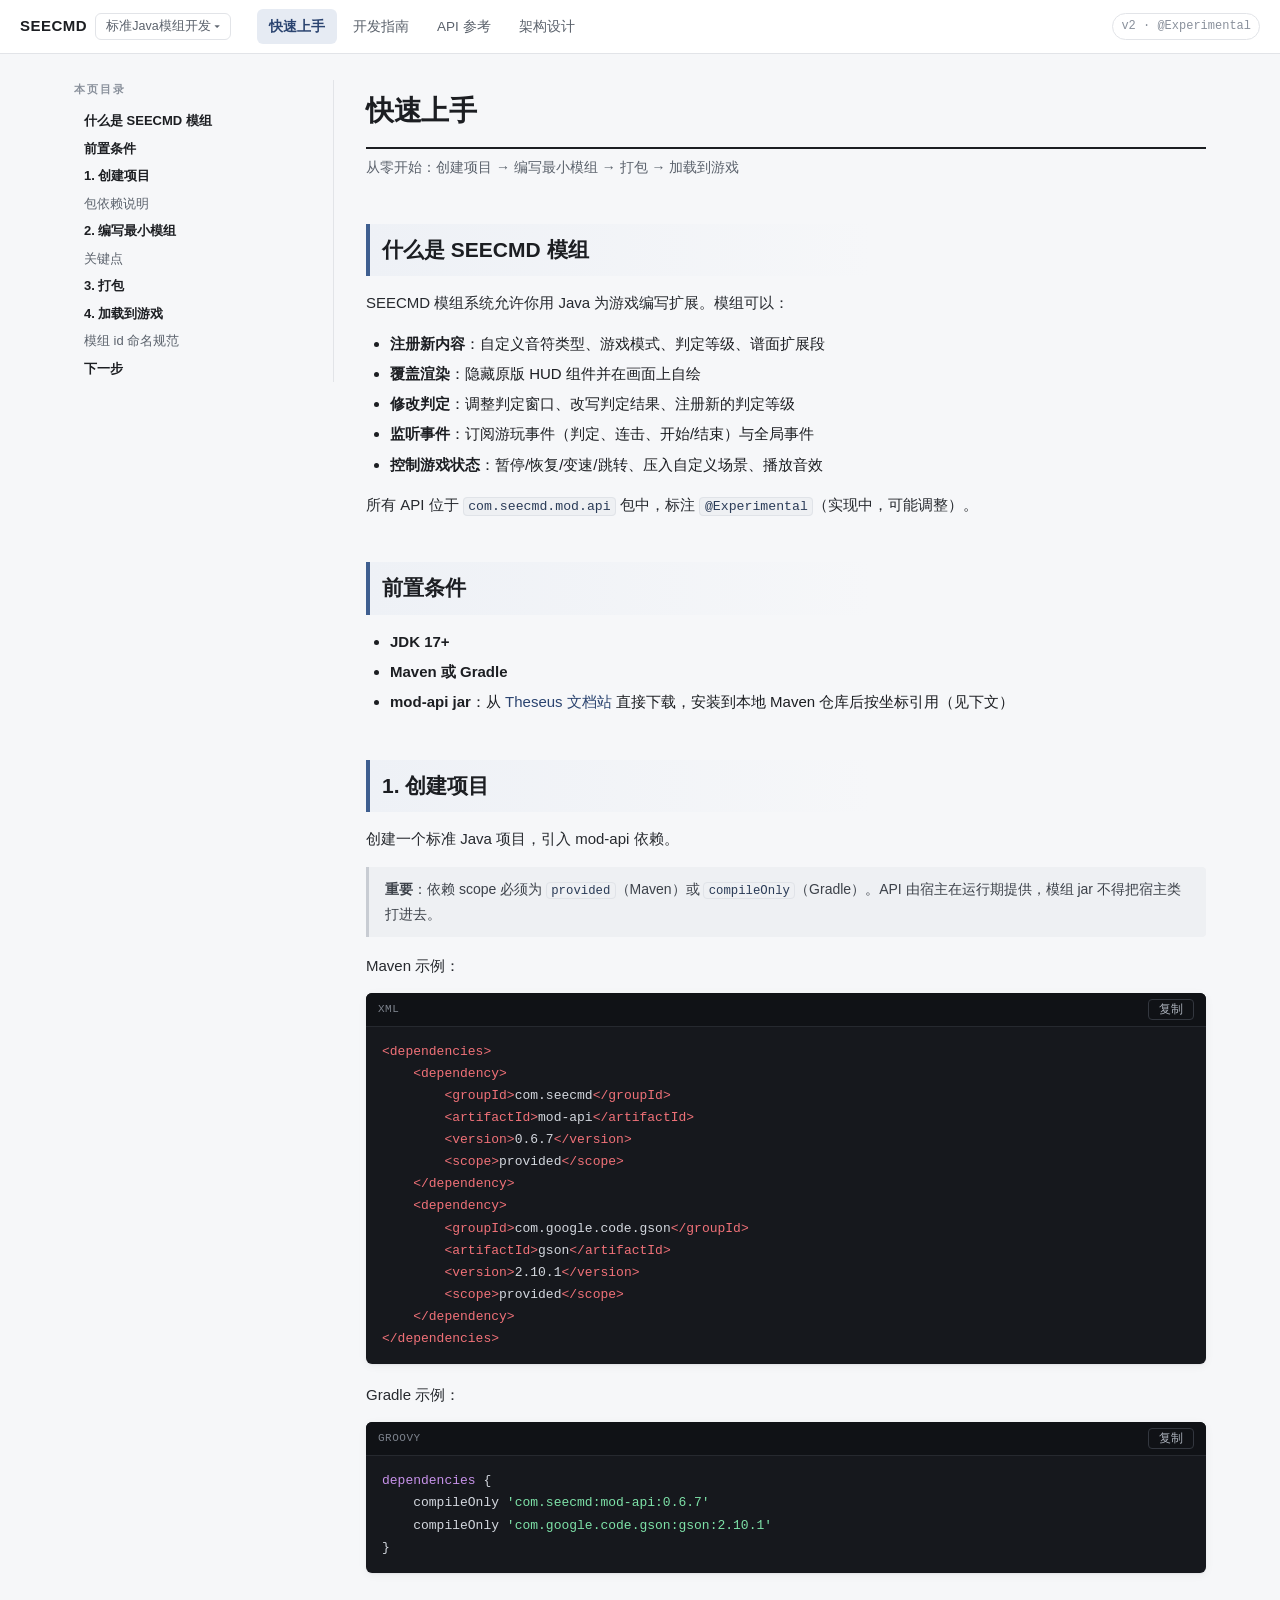
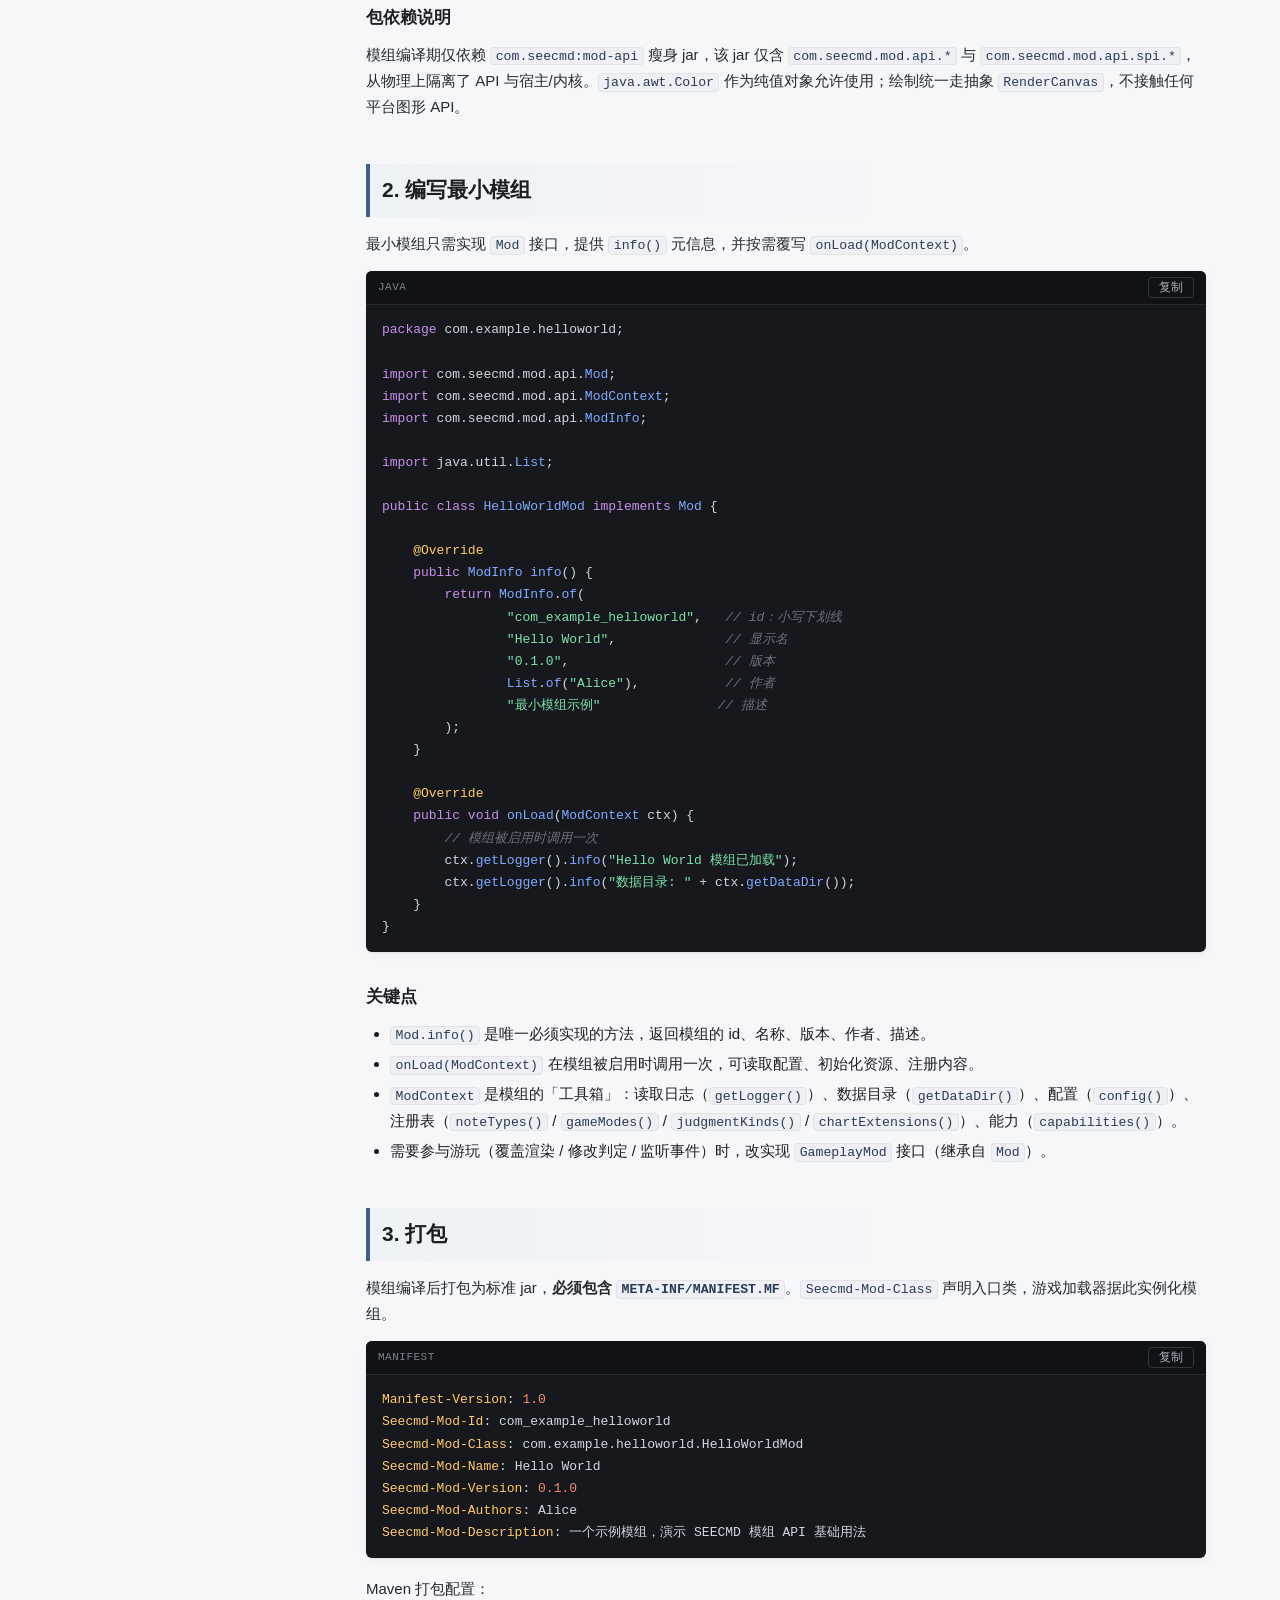
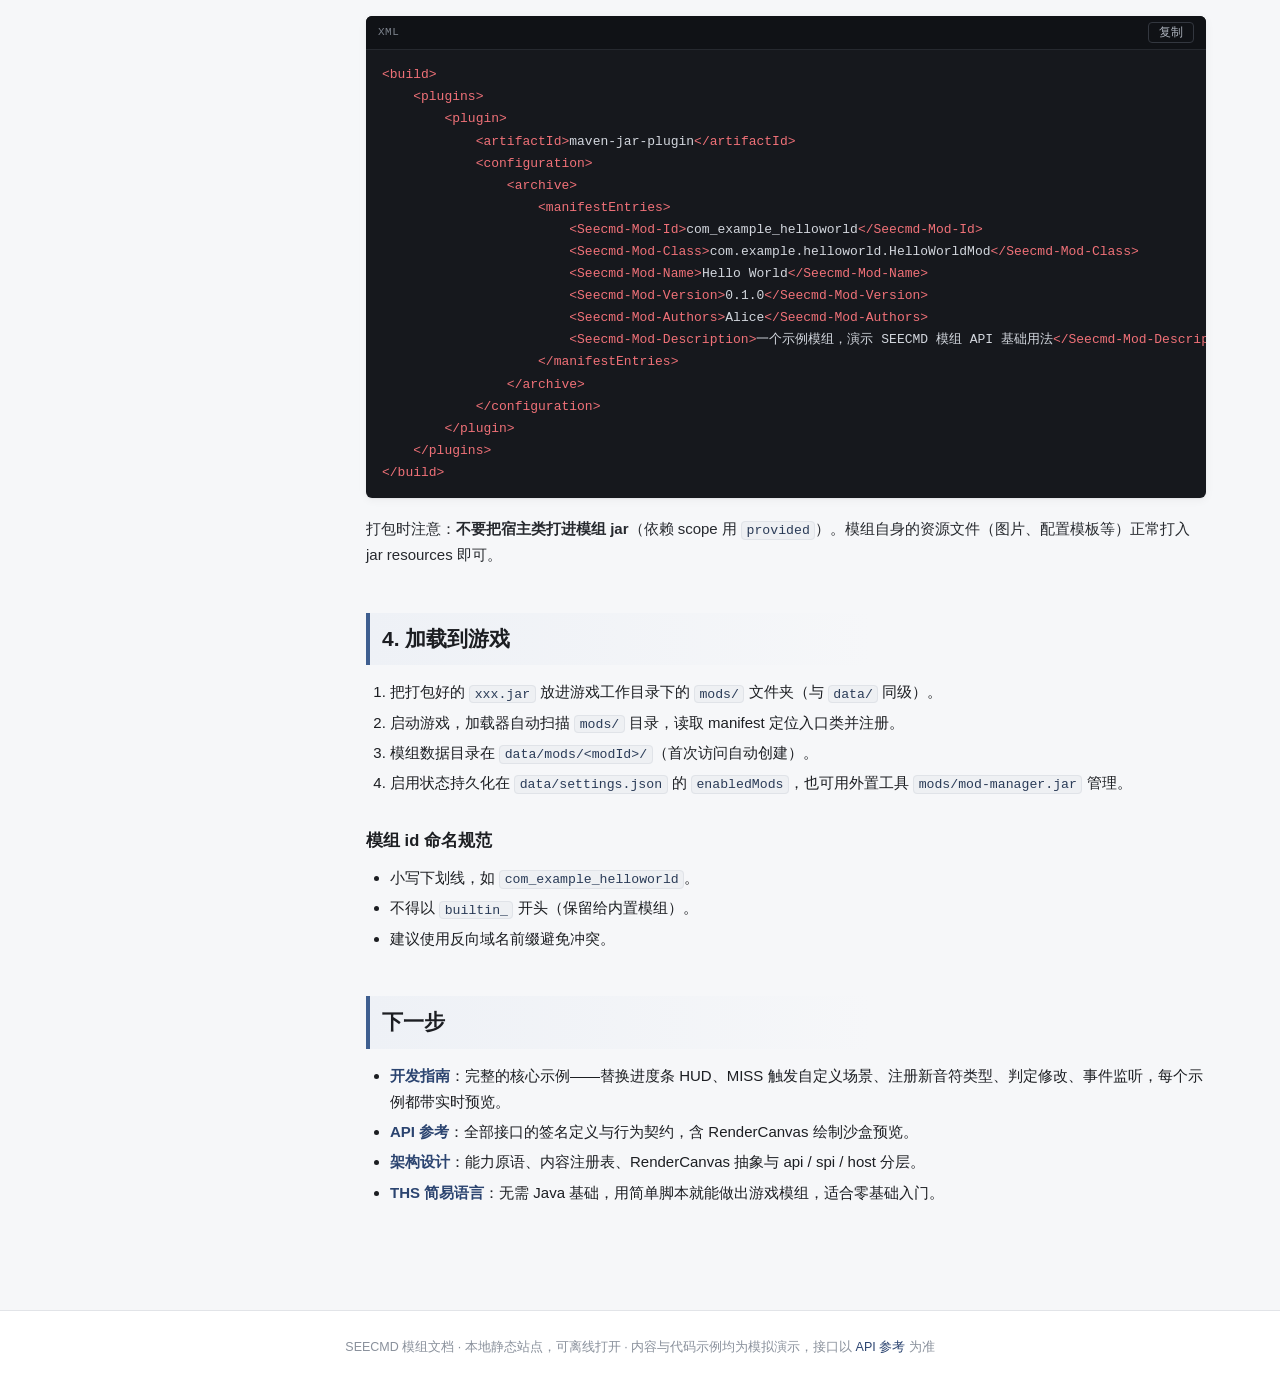
==== index.html @ f86e6f2c "THS page nav links, mobile TOC drawer" ====
<!DOCTYPE html>
<html lang="zh-CN">
<head>
<meta charset="UTF-8">
<meta name="viewport" content="width=device-width, initial-scale=1.0">
<title>快速上手 · SEECMD 模组文档</title>
<link rel="stylesheet" href="assets/style.css">
</head>
<body>

<header class="site-header">
  <div class="brand-group">
    <a class="brand" href="index.html">SEECMD</a>
    <div class="doc-switcher">
      <button class="switcher-btn" onclick="toggleMenu(event)">标准Java模组开发 ▾</button>
      <div class="switcher-menu" id="switcherMenu">
        <a href="index.html" class="active">标准Java模组开发文档</a>
        <a href="ths.html" >THS简易语言开发文档</a>
      </div>
    </div>
    <button class="nav-toggle" onclick="toggleNav()" aria-label="菜单">&#9776;</button>
  </div>
  <nav>
    <a href="index.html" class="active">快速上手</a>
    <a href="guide.html">开发指南</a>
    <a href="api.html">API 参考</a>
    <a href="design.html">架构设计</a>
  </nav>
  <span class="version">v2 · @Experimental</span>
</header>
<div class="layout">
<aside class="sidebar"><div class="toc-title">本页目录</div><nav class="toc"><ul><li class="l2"><a href="#什么是-seecmd-模组">什么是 SEECMD 模组</a></li><li class="l2"><a href="#前置条件">前置条件</a></li><li class="l2"><a href="#1-创建项目">1. 创建项目</a></li><li class="l3"><a href="#包依赖说明">包依赖说明</a></li><li class="l2"><a href="#2-编写最小模组">2. 编写最小模组</a></li><li class="l3"><a href="#关键点">关键点</a></li><li class="l2"><a href="#3-打包">3. 打包</a></li><li class="l2"><a href="#4-加载到游戏">4. 加载到游戏</a></li><li class="l3"><a href="#模组-id-命名规范">模组 id 命名规范</a></li><li class="l2"><a href="#下一步">下一步</a></li></ul></nav></aside>
<main class="content">
<h1>快速上手</h1>
<p class="doc-sub">从零开始：创建项目 → 编写最小模组 → 打包 → 加载到游戏</p>
<h2 id="什么是-seecmd-模组">什么是 SEECMD 模组</h2>
<p>SEECMD 模组系统允许你用 Java 为游戏编写扩展。模组可以：</p>
<ul><li><strong>注册新内容</strong>：自定义音符类型、游戏模式、判定等级、谱面扩展段</li><li><strong>覆盖渲染</strong>：隐藏原版 HUD 组件并在画面上自绘</li><li><strong>修改判定</strong>：调整判定窗口、改写判定结果、注册新的判定等级</li><li><strong>监听事件</strong>：订阅游玩事件（判定、连击、开始/结束）与全局事件</li><li><strong>控制游戏状态</strong>：暂停/恢复/变速/跳转、压入自定义场景、播放音效</li></ul>
<p>所有 API 位于 <code>com.seecmd.mod.api</code> 包中，标注 <code>@Experimental</code>（实现中，可能调整）。</p>
<h2 id="前置条件">前置条件</h2>
<ul><li><strong>JDK 17+</strong></li><li><strong>Maven 或 Gradle</strong></li><li><strong>mod-api jar</strong>：从 <a href="https://github.com/luocaan/Theseus_doc/raw/main/assets/mod-api-0.6.7.jar" rel="noopener">Theseus 文档站</a> 直接下载，安装到本地 Maven 仓库后按坐标引用（见下文）</li></ul>
<h2 id="1-创建项目">1. 创建项目</h2>
<p>创建一个标准 Java 项目，引入 mod-api 依赖。</p>
<blockquote><p><strong>重要</strong>：依赖 scope 必须为 <code>provided</code>（Maven）或 <code>compileOnly</code>（Gradle）。API 由宿主在运行期提供，模组 jar 不得把宿主类打进去。</p></blockquote>
<p>Maven 示例：</p>
<div class="code-wrap"><div class="code-head"><span class="code-lang">xml</span></div><pre><code>&lt;dependencies&gt;
    &lt;dependency&gt;
        &lt;groupId&gt;com.seecmd&lt;/groupId&gt;
        &lt;artifactId&gt;mod-api&lt;/artifactId&gt;
        &lt;version&gt;0.6.7&lt;/version&gt;
        &lt;scope&gt;provided&lt;/scope&gt;
    &lt;/dependency&gt;
    &lt;dependency&gt;
        &lt;groupId&gt;com.google.code.gson&lt;/groupId&gt;
        &lt;artifactId&gt;gson&lt;/artifactId&gt;
        &lt;version&gt;2.10.1&lt;/version&gt;
        &lt;scope&gt;provided&lt;/scope&gt;
    &lt;/dependency&gt;
&lt;/dependencies&gt;</code></pre></div>
<p>Gradle 示例：</p>
<div class="code-wrap"><div class="code-head"><span class="code-lang">groovy</span></div><pre><code>dependencies {
    compileOnly 'com.seecmd:mod-api:0.6.7'
    compileOnly 'com.google.code.gson:gson:2.10.1'
}</code></pre></div>
<h3 id="包依赖说明">包依赖说明</h3>
<p>模组编译期仅依赖 <code>com.seecmd:mod-api</code> 瘦身 jar，该 jar 仅含 <code>com.seecmd.mod.api.*</code> 与 <code>com.seecmd.mod.api.spi.*</code>，从物理上隔离了 API 与宿主/内核。<code>java.awt.Color</code> 作为纯值对象允许使用；绘制统一走抽象 <code>RenderCanvas</code>，不接触任何平台图形 API。</p>
<h2 id="2-编写最小模组">2. 编写最小模组</h2>
<p>最小模组只需实现 <code>Mod</code> 接口，提供 <code>info()</code> 元信息，并按需覆写 <code>onLoad(ModContext)</code>。</p>
<div class="code-wrap"><div class="code-head"><span class="code-lang">java</span></div><pre><code>package com.example.helloworld;

import com.seecmd.mod.api.Mod;
import com.seecmd.mod.api.ModContext;
import com.seecmd.mod.api.ModInfo;

import java.util.List;

public class HelloWorldMod implements Mod {

    @Override
    public ModInfo info() {
        return ModInfo.of(
                &quot;com_example_helloworld&quot;,   // id：小写下划线
                &quot;Hello World&quot;,              // 显示名
                &quot;0.1.0&quot;,                    // 版本
                List.of(&quot;Alice&quot;),           // 作者
                &quot;最小模组示例&quot;               // 描述
        );
    }

    @Override
    public void onLoad(ModContext ctx) {
        // 模组被启用时调用一次
        ctx.getLogger().info(&quot;Hello World 模组已加载&quot;);
        ctx.getLogger().info(&quot;数据目录: &quot; + ctx.getDataDir());
    }
}</code></pre></div>
<h3 id="关键点">关键点</h3>
<ul><li><code>Mod.info()</code> 是唯一必须实现的方法，返回模组的 id、名称、版本、作者、描述。</li><li><code>onLoad(ModContext)</code> 在模组被启用时调用一次，可读取配置、初始化资源、注册内容。</li><li><code>ModContext</code> 是模组的「工具箱」：读取日志（<code>getLogger()</code>）、数据目录（<code>getDataDir()</code>）、配置（<code>config()</code>）、注册表（<code>noteTypes()</code> / <code>gameModes()</code> / <code>judgmentKinds()</code> / <code>chartExtensions()</code>）、能力（<code>capabilities()</code>）。</li><li>需要参与游玩（覆盖渲染 / 修改判定 / 监听事件）时，改实现 <code>GameplayMod</code> 接口（继承自 <code>Mod</code>）。</li></ul>
<h2 id="3-打包">3. 打包</h2>
<p>模组编译后打包为标准 jar，<strong>必须包含 <code>META-INF/MANIFEST.MF</code></strong>。<code>Seecmd-Mod-Class</code> 声明入口类，游戏加载器据此实例化模组。</p>
<div class="code-wrap"><div class="code-head"><span class="code-lang">manifest</span></div><pre><code>Manifest-Version: 1.0
Seecmd-Mod-Id: com_example_helloworld
Seecmd-Mod-Class: com.example.helloworld.HelloWorldMod
Seecmd-Mod-Name: Hello World
Seecmd-Mod-Version: 0.1.0
Seecmd-Mod-Authors: Alice
Seecmd-Mod-Description: 一个示例模组，演示 SEECMD 模组 API 基础用法</code></pre></div>
<p>Maven 打包配置：</p>
<div class="code-wrap"><div class="code-head"><span class="code-lang">xml</span></div><pre><code>&lt;build&gt;
    &lt;plugins&gt;
        &lt;plugin&gt;
            &lt;artifactId&gt;maven-jar-plugin&lt;/artifactId&gt;
            &lt;configuration&gt;
                &lt;archive&gt;
                    &lt;manifestEntries&gt;
                        &lt;Seecmd-Mod-Id&gt;com_example_helloworld&lt;/Seecmd-Mod-Id&gt;
                        &lt;Seecmd-Mod-Class&gt;com.example.helloworld.HelloWorldMod&lt;/Seecmd-Mod-Class&gt;
                        &lt;Seecmd-Mod-Name&gt;Hello World&lt;/Seecmd-Mod-Name&gt;
                        &lt;Seecmd-Mod-Version&gt;0.1.0&lt;/Seecmd-Mod-Version&gt;
                        &lt;Seecmd-Mod-Authors&gt;Alice&lt;/Seecmd-Mod-Authors&gt;
                        &lt;Seecmd-Mod-Description&gt;一个示例模组，演示 SEECMD 模组 API 基础用法&lt;/Seecmd-Mod-Description&gt;
                    &lt;/manifestEntries&gt;
                &lt;/archive&gt;
            &lt;/configuration&gt;
        &lt;/plugin&gt;
    &lt;/plugins&gt;
&lt;/build&gt;</code></pre></div>
<p>打包时注意：<strong>不要把宿主类打进模组 jar</strong>（依赖 scope 用 <code>provided</code>）。模组自身的资源文件（图片、配置模板等）正常打入 jar resources 即可。</p>
<h2 id="4-加载到游戏">4. 加载到游戏</h2>
<ol><li>把打包好的 <code>xxx.jar</code> 放进游戏工作目录下的 <code>mods/</code> 文件夹（与 <code>data/</code> 同级）。</li><li>启动游戏，加载器自动扫描 <code>mods/</code> 目录，读取 manifest 定位入口类并注册。</li><li>模组数据目录在 <code>data/mods/&lt;modId&gt;/</code>（首次访问自动创建）。</li><li>启用状态持久化在 <code>data/settings.json</code> 的 <code>enabledMods</code>，也可用外置工具 <code>mods/mod-manager.jar</code> 管理。</li></ol>
<h3 id="模组-id-命名规范">模组 id 命名规范</h3>
<ul><li>小写下划线，如 <code>com_example_helloworld</code>。</li><li>不得以 <code>builtin_</code> 开头（保留给内置模组）。</li><li>建议使用反向域名前缀避免冲突。</li></ul>
<h2 id="下一步">下一步</h2>
<ul><li><strong><a href="guide.html">开发指南</a></strong>：完整的核心示例——替换进度条 HUD、MISS 触发自定义场景、注册新音符类型、判定修改、事件监听，每个示例都带实时预览。</li><li><strong><a href="api.html">API 参考</a></strong>：全部接口的签名定义与行为契约，含 RenderCanvas 绘制沙盒预览。</li><li><strong><a href="design.html">架构设计</a></strong>：能力原语、内容注册表、RenderCanvas 抽象与 api / spi / host 分层。</li><li><strong><a href="ths.html">THS 简易语言</a></strong>：无需 Java 基础，用简单脚本就能做出游戏模组，适合零基础入门。</li></ul>
</main>
</div>
<footer class="site-foot">SEECMD 模组文档 · 本地静态站点，可离线打开 · 内容与代码示例均为模拟演示，接口以 <a href="api.html">API 参考</a> 为准</footer>
<script>
function toggleMenu(e) {
  e.stopPropagation();
  var menu = document.getElementById("switcherMenu");
  if (menu) menu.classList.toggle("open");
}
document.addEventListener("click", function() {
  var menu = document.getElementById("switcherMenu");
  if (menu) menu.classList.remove("open");
});
function toggleNav() {
  // 移动端：汉堡按钮打开本页目录（sidebar TOC）
  var sb = document.querySelector(".sidebar");
  if (sb) sb.classList.toggle("open");
}
document.addEventListener("click", function(e) {
  var sb = document.querySelector(".sidebar");
  if (sb && sb.classList.contains("open") && !sb.contains(e.target) && !e.target.classList.contains("nav-toggle")) {
    sb.classList.remove("open");
  }
});
</script>
<script src="assets/app.js"></script>
</body>
</html>
---- assets/style.css ----
/* ============================================================
   SEECMD 模组文档站 — 共享样式
   黑白灰主导 + 单一蓝灰点缀，Metro / Modern 风格
   ============================================================ */

:root {
  --bg: #f6f7f9;
  --bg-elev: #ffffff;
  --bg-code: #16181d;
  --fg: #1c1e22;
  --fg-dim: #5b626c;
  --fg-faint: #8a919c;
  --line: #e2e4e8;
  --line-strong: #c8ccd3;
  --accent: #3f5f90;
  --accent-ink: #2b4470;
  --ok: #1f7a4d;
  --warn: #a16207;
  --plan: #6b7280;
  --danger: #b42318;
  --shadow: 0 1px 2px rgba(20, 22, 26, 0.06), 0 2px 10px rgba(20, 22, 26, 0.05);
  --radius: 6px;
  --header-h: 54px;
  --font: -apple-system, "Segoe UI", "Microsoft YaHei", "PingFang SC",
          "Noto Sans CJK SC", "Helvetica Neue", Arial, sans-serif;
  --mono: "JetBrains Mono", "Cascadia Code", Consolas, "Courier New", monospace;
}

* { box-sizing: border-box; }

html { scroll-behavior: smooth; }

body {
  margin: 0;
  font-family: var(--font);
  color: var(--fg);
  background: var(--bg);
  line-height: 1.75;
  font-size: 15px;
  -webkit-font-smoothing: antialiased;
}

a { color: var(--accent-ink); text-decoration: none; }
a:hover { text-decoration: underline; }

code {
  font-family: var(--mono);
  font-size: 0.88em;
  background: #eef0f3;
  border: 1px solid #e0e3e8;
  border-radius: 4px;
  padding: 0.06em 0.34em;
  color: #2a3b57;
}
pre code {
  background: none;
  border: none;
  padding: 0;
  color: inherit;
  font-size: 13px;
  line-height: 1.7;
  display: block;
}

::selection { background: #cfe0f5; }

/* ================= 顶部导航 ================= */

.site-header {
  position: sticky;
  top: 0;
  z-index: 50;
  height: var(--header-h);
  background: var(--bg-elev);
  border-bottom: 1px solid var(--line);
  display: flex;
  align-items: center;
  padding: 0 20px;
  gap: 8px;
}
.site-header .brand-group {
  display: flex;
  align-items: center;
  gap: 8px;
  margin-right: 18px;
}
.site-header .brand {
  font-weight: 700;
  font-size: 15px;
  letter-spacing: 0.5px;
  color: var(--fg);
  display: flex;
  align-items: center;
  gap: 8px;
}
.site-header .brand .mark {
  width: 22px;
  height: 22px;
  border: 2px solid var(--accent);
  border-radius: 4px;
  display: inline-flex;
  align-items: center;
  justify-content: center;
  font-size: 11px;
  font-weight: 800;
  color: var(--accent);
}
.site-header nav {
  display: flex;
  gap: 4px;
  flex: 1;
  overflow-x: auto;
}
.site-header nav a {
  padding: 6px 12px;
  border-radius: var(--radius);
  color: var(--fg-dim);
  font-size: 13.5px;
  white-space: nowrap;
}
.site-header nav a:hover { background: #f0f2f5; text-decoration: none; color: var(--fg); }
.site-header nav a.active { background: #e6ebf3; color: var(--accent-ink); font-weight: 600; }
.site-header .version {
  font-family: var(--mono);
  font-size: 12px;
  color: var(--fg-faint);
  border: 1px solid var(--line);
  padding: 2px 8px;
  border-radius: 999px;
  white-space: nowrap;
}

/* 汉堡菜单按钮（桌面隐藏） */
.nav-toggle {
  display: none;
}

/* 文档切换下拉菜单 */
.doc-switcher {
  position: relative;
}
.switcher-btn {
  background: none;
  border: 1px solid var(--line);
  border-radius: var(--radius);
  color: var(--fg-dim);
  cursor: pointer;
  font-size: 12.5px;
  padding: 4px 10px;
  display: flex;
  align-items: center;
  gap: 4px;
  white-space: nowrap;
  font-family: var(--font);
}
.switcher-btn:hover {
  background: #f0f2f5;
  color: var(--fg);
}
.switcher-menu {
  position: absolute;
  top: 100%;
  left: 0;
  margin-top: 4px;
  background: var(--bg-elev);
  border: 1px solid var(--line-strong);
  border-radius: var(--radius);
  box-shadow: var(--shadow);
  padding: 6px 0;
  display: none;
  z-index: 100;
  min-width: 200px;
}
.switcher-menu.open {
  display: block;
}
.switcher-menu a {
  display: block;
  padding: 8px 14px;
  color: var(--fg-dim);
  text-decoration: none;
  font-size: 13px;
  border-left: 3px solid transparent;
}
.switcher-menu a:hover {
  background: #f0f2f5;
  color: var(--fg);
  text-decoration: none;
}
.switcher-menu a.active {
  background: #eef2f8;
  color: var(--accent-ink);
  font-weight: 600;
  border-left-color: var(--accent);
}

/* ================= 布局：侧栏目录 + 正文 ================= */

.layout {
  max-width: 1180px;
  margin: 0 auto;
  display: grid;
  grid-template-columns: 260px minmax(0, 1fr);
  gap: 32px;
  padding: 26px 24px 90px;
}
.sidebar {
  position: sticky;
  top: calc(var(--header-h) + 18px);
  align-self: start;
  max-height: calc(100vh - var(--header-h) - 36px);
  overflow: hidden;
  display: flex;
  flex-direction: column;
  border-right: 1px solid var(--line);
  padding-right: 14px;
}
.sidebar .toc-title {
  font-size: 11px;
  letter-spacing: 2px;
  text-transform: uppercase;
  color: var(--fg-faint);
  margin-bottom: 8px;
  font-weight: 600;
}
.sidebar nav.toc { overflow-y: auto; padding-right: 6px; }
.toc ul { list-style: none; margin: 0; padding: 0; }
.toc ul ul { padding-left: 12px; }
.toc a {
  display: block;
  padding: 4px 8px;
  border-left: 2px solid transparent;
  color: var(--fg-dim);
  font-size: 13px;
  border-radius: 0 4px 4px 0;
  line-height: 1.5;
}
.toc a:hover { color: var(--fg); background: #eef0f3; text-decoration: none; }
.toc li.l2 > a { font-weight: 600; color: var(--fg); }
.toc a.active { color: var(--accent-ink); border-left-color: var(--accent); background: #eef2f8; font-weight: 600; }

/* ================= 正文 ================= */

.content { min-width: 0; }
.content h1 {
  font-size: 28px;
  font-weight: 700;
  letter-spacing: -0.3px;
  margin: 6px 0 6px;
  padding-bottom: 12px;
  border-bottom: 2px solid var(--fg);
}
.content > .doc-sub {
  color: var(--fg-dim);
  font-size: 14px;
  margin: 0 0 28px;
}
.content h2 {
  font-size: 21px;
  font-weight: 700;
  margin: 44px 0 14px;
  padding: 8px 0 8px 12px;
  border-left: 4px solid var(--accent);
  background: linear-gradient(90deg, #eef1f6 0%, transparent 60%);
  scroll-margin-top: calc(var(--header-h) + 16px);
}
.content h3 {
  font-size: 16.5px;
  font-weight: 700;
  margin: 30px 0 10px;
  scroll-margin-top: calc(var(--header-h) + 16px);
}
.content h4 {
  font-size: 14.5px;
  font-weight: 600;
  margin: 22px 0 8px;
  color: #33373d;
}
.content p { margin: 0 0 14px; color: #26292e; }
.content ul, .content ol { margin: 0 0 14px; padding-left: 24px; }
.content li { margin-bottom: 4px; }
.content li > ul, .content li > ol { margin-top: 4px; }

.content hr {
  border: none;
  border-top: 1px solid var(--line-strong);
  margin: 34px 0;
}

/* 状态徽章（已实现 / 规划中） */
.st {
  display: inline-block;
  font-size: 12px;
  font-weight: 600;
  padding: 0 8px;
  border-radius: 4px;
  line-height: 1.8;
  white-space: nowrap;
  vertical-align: 1px;
}
.st.ok { background: #e7f3ec; color: var(--ok); border: 1px solid #c5e3d2; }
.st.plan { background: #eef0f2; color: var(--plan); border: 1px solid #d9dce1; }

/* 引用块 */
.content blockquote {
  margin: 0 0 16px;
  padding: 10px 16px;
  border-left: 3px solid var(--line-strong);
  background: #eef0f3;
  border-radius: 0 4px 4px 0;
  color: #3c4149;
  font-size: 14px;
}
.content blockquote p { margin: 0 0 8px; color: inherit; }
.content blockquote p:last-child { margin-bottom: 0; }
.content blockquote ul, .content blockquote ol { margin-bottom: 8px; }

/* 表格 */
.content table {
  width: 100%;
  border-collapse: collapse;
  margin: 0 0 18px;
  font-size: 13.5px;
  display: block;
  overflow-x: auto;
  border: 1px solid var(--line-strong);
  border-radius: var(--radius);
}
.content thead { background: #eef0f3; }
.content th {
  text-align: left;
  font-weight: 600;
  color: #2c3138;
  padding: 8px 12px;
  border-bottom: 1px solid var(--line-strong);
  white-space: nowrap;
}
.content td {
  padding: 7px 12px;
  border-bottom: 1px solid var(--line);
  vertical-align: top;
}
.content tbody tr:nth-child(even) { background: #fafbfc; }
.content tbody tr:last-child td { border-bottom: none; }
.content td code, .content th code { white-space: nowrap; }

/* 代码块 */
.code-wrap {
  position: relative;
  margin: 0 0 18px;
  border-radius: var(--radius);
  overflow: hidden;
  box-shadow: var(--shadow);
  background: var(--bg-code);
}
.code-wrap .code-head {
  display: flex;
  align-items: center;
  justify-content: space-between;
  background: #101216;
  border-bottom: 1px solid #26292f;
  padding: 6px 12px;
}
.code-wrap .code-lang {
  font-family: var(--mono);
  font-size: 11px;
  color: #7d838d;
  text-transform: uppercase;
  letter-spacing: 0.5px;
}
.code-wrap .copy-btn {
  font-family: var(--font);
  font-size: 11.5px;
  color: #aab0ba;
  background: none;
  border: 1px solid #33373f;
  border-radius: 4px;
  padding: 2px 10px;
  cursor: pointer;
}
.code-wrap .copy-btn:hover { color: #fff; border-color: #555c67; }
.code-wrap .copy-btn.copied { color: #7ee2a8; border-color: #2c6b4a; }
.code-wrap pre {
  margin: 0;
  padding: 14px 16px;
  overflow-x: auto;
}
.code-wrap pre code { color: #d3d7de; }

/* 语法高亮 */
.code-wrap code .hl-comment { color: #6c7280; font-style: italic; }
.code-wrap code .hl-string { color: #7ee2a8; }
.code-wrap code .hl-string-key { color: #ffcb6b; }
.code-wrap code .hl-keyword { color: #c792ea; }
.code-wrap code .hl-type { color: #82aaff; }
.code-wrap code .hl-number { color: #f78c6c; }
.code-wrap code .hl-annotation { color: #ffcb6b; }
.code-wrap code .hl-method { color: #82aaff; }
.code-wrap code .hl-attr { color: #ffcb6b; }
.code-wrap code .hl-tag { color: #f07178; }
.code-wrap code .hl-tag-end { color: #f07178; }

/* ================= 预览组件（demo） ================= */

.demo {
  margin: 22px 0 26px;
  border: 1px solid var(--line-strong);
  border-radius: var(--radius);
  background: var(--bg-elev);
  box-shadow: var(--shadow);
  overflow: hidden;
}
.demo-head {
  display: flex;
  align-items: center;
  gap: 8px;
  padding: 8px 14px;
  background: linear-gradient(180deg, #fbfbfc, #f1f3f6);
  border-bottom: 1px solid var(--line);
}
.demo-head .play-ic {
  width: 18px;
  height: 18px;
  border-radius: 50%;
  background: var(--accent);
  display: inline-flex;
  align-items: center;
  justify-content: center;
}
.demo-head .play-ic::after {
  content: "";
  border-left: 6px solid #fff;
  border-top: 4px solid transparent;
  border-bottom: 4px solid transparent;
  margin-left: 2px;
}
.demo-head .demo-title { font-size: 13px; font-weight: 700; color: var(--fg); }
.demo-head .demo-cap { font-size: 12px; color: var(--fg-dim); flex: 1; }
.demo-body { padding: 16px; }

.demo canvas, .demo svg { max-width: 100%; }

/* 预览通用控件 */
.demo .row {
  display: flex;
  flex-wrap: wrap;
  gap: 8px;
  align-items: center;
  margin-bottom: 12px;
}
.demo button.btn {
  font-family: var(--font);
  font-size: 12.5px;
  border: 1px solid var(--line-strong);
  background: #fff;
  color: var(--fg);
  border-radius: 5px;
  padding: 4px 12px;
  cursor: pointer;
}
.demo button.btn:hover { border-color: var(--accent); color: var(--accent-ink); background: #f5f8fc; }
.demo button.btn.on { background: var(--accent); border-color: var(--accent); color: #fff; }
.demo label { font-size: 12.5px; color: var(--fg-dim); }
.demo input[type="range"] { accent-color: var(--accent); width: 150px; }
.demo select {
  font-family: var(--font);
  font-size: 12.5px;
  padding: 3px 6px;
  border: 1px solid var(--line-strong);
  border-radius: 5px;
  background: #fff;
}
.demo .log {
  font-family: var(--mono);
  font-size: 12px;
  line-height: 1.7;
  background: #101216;
  color: #c8cdd5;
  border-radius: 5px;
  padding: 10px 12px;
  max-height: 190px;
  overflow-y: auto;
  white-space: pre-wrap;
  word-break: break-all;
}
.demo .log .lg-info { color: #9fb2d8; }
.demo .log .lg-ok { color: #7ee2a8; }
.demo .log .lg-warn { color: #e8b96b; }
.demo .log .lg-miss { color: #e88b7e; }
.demo .log .lg-dim { color: #6c7280; }
.demo .hud {
  font-family: var(--mono);
  font-size: 12px;
  display: grid;
  grid-template-columns: repeat(auto-fit, minmax(110px, 1fr));
  gap: 6px;
  margin-bottom: 12px;
}
.demo .hud .cell {
  background: #f3f4f6;
  border: 1px solid var(--line);
  border-radius: 5px;
  padding: 6px 10px;
  text-align: center;
}
.demo .hud .cell b { display: block; font-size: 16px; color: var(--fg); }
.demo .hud .cell span { font-size: 11px; color: var(--fg-faint); }

/* 判定窗口可视化 */
.dw-axis { position: relative; height: 118px; margin: 8px 0 6px; user-select: none; }
.dw-axis canvas { position: absolute; inset: 0; width: 100%; height: 100%; }
.dw-tick {
  position: absolute;
  bottom: 0;
  transform: translateX(-50%);
  font-family: var(--mono);
  font-size: 10px;
  color: var(--fg-faint);
  background: var(--bg-elev);
  padding: 0 3px;
}
.dw-result {
  display: flex;
  align-items: center;
  gap: 12px;
  margin: 6px 0 10px;
  font-size: 13px;
}
.dw-badge {
  font-weight: 700;
  padding: 2px 12px;
  border-radius: 4px;
  color: #fff;
  font-size: 13px;
}
.dw-wins {
  display: grid;
  grid-template-columns: repeat(5, 1fr);
  gap: 6px;
  margin-top: 4px;
}
.dw-wins .cell { text-align: center; }
.dw-wins .cell b { font-size: 14px; }
.dw-wins .cell span { font-size: 10px; color: var(--fg-faint); display: block; }

/* 霓虹进度条 / 谱面解析 画面 */
.screen {
  position: relative;
  background: #0c0e12;
  border-radius: 5px;
  overflow: hidden;
  width: 100%;
}
.screen .bar {
  position: absolute;
  left: 40px;
  right: 40px;
  bottom: 22px;
  height: 8px;
  background: #000;
}
.screen .bar .fill {
  position: absolute;
  left: 0;
  top: 0;
  bottom: 0;
  background: #00ffc8;
  box-shadow: 0 0 6px rgba(0, 255, 200, 0.7);
}
.screen .bar .edge {
  position: absolute;
  inset: 0;
  border: 1px solid rgba(255, 255, 255, 0.35);
}
.screen .bars { position: absolute; left: 40px; right: 40px; top: 30px; bottom: 40px; }
.screen .lane {
  position: absolute;
  top: 0;
  bottom: 0;
  border-left: 1px solid rgba(255, 255, 255, 0.12);
}
.screen .note {
  position: absolute;
  background: #00b4ff;
  border-radius: 2px;
}
.screen .note.slide { background: linear-gradient(90deg, #00b4ff, #0078ff); }
.screen .jl {
  position: absolute;
  left: 0;
  right: 0;
  bottom: 40px;
  border-top: 1px solid rgba(255, 255, 255, 0.6);
}
.screen .jl::after {
  content: "";
  position: absolute;
  left: 0;
  right: 0;
  top: 0;
  height: 3px;
  background: rgba(255, 255, 255, 0.25);
}

/* 事件日志 */
.demo .feed { font-family: var(--mono); font-size: 12px; line-height: 1.7; max-height: 220px; overflow-y: auto; background: #101216; border-radius: 5px; padding: 10px 12px; }
.demo .feed .ev { display: flex; gap: 8px; }
.demo .feed .ev .tag { flex: none; min-width: 148px; }
.demo .feed .ev .ts { color: #5a606b; flex: none; }

/* 连击行为表 */
.demo table.tiny { font-size: 12.5px; margin: 10px 0 4px; }
.demo table.tiny th, .demo table.tiny td { padding: 4px 10px; border: 1px solid var(--line); }
.demo .chip {
  display: inline-block;
  font-size: 11px;
  font-weight: 700;
  padding: 1px 8px;
  border-radius: 999px;
  color: #fff;
}

/* 底部 */
.site-foot {
  border-top: 1px solid var(--line);
  background: var(--bg-elev);
  text-align: center;
  padding: 26px 20px;
  color: var(--fg-faint);
  font-size: 12.5px;
}

/* ================= 首页 ================= */

.hero {
  max-width: 980px;
  margin: 0 auto;
  padding: 70px 24px 46px;
  text-align: center;
}
.hero .kicker {
  font-family: var(--mono);
  font-size: 12px;
  letter-spacing: 4px;
  text-transform: uppercase;
  color: var(--fg-faint);
  margin-bottom: 16px;
}
.hero h1 {
  font-size: 42px;
  font-weight: 800;
  letter-spacing: -1px;
  margin: 0 0 10px;
}
.hero h1 .hl { color: var(--accent); }
.hero .sub { font-size: 16px; color: var(--fg-dim); max-width: 620px; margin: 0 auto 28px; }
.hero .cta { display: flex; gap: 12px; justify-content: center; flex-wrap: wrap; }
.hero .cta a {
  font-size: 14px;
  font-weight: 600;
  border: 1px solid var(--line-strong);
  background: #fff;
  padding: 9px 20px;
  border-radius: 6px;
  color: var(--fg);
}
.hero .cta a.primary { background: var(--fg); color: #fff; border-color: var(--fg); }
.hero .cta a:hover { text-decoration: none; transform: translateY(-1px); box-shadow: var(--shadow); }

.cards {
  max-width: 980px;
  margin: 0 auto 30px;
  padding: 0 24px;
  display: grid;
  grid-template-columns: repeat(3, 1fr);
  gap: 16px;
}
.card {
  background: var(--bg-elev);
  border: 1px solid var(--line);
  border-radius: var(--radius);
  padding: 22px 20px;
  box-shadow: var(--shadow);
}
.card .num {
  font-family: var(--mono);
  font-size: 12px;
  color: var(--fg-faint);
  letter-spacing: 1px;
}
.card h3 { margin: 8px 0 8px; font-size: 16px; font-weight: 700; }
.card p { margin: 0 0 12px; font-size: 13.5px; color: var(--fg-dim); }
.card a { font-size: 13px; font-weight: 600; }

.quick {
  max-width: 980px;
  margin: 0 auto 60px;
  padding: 0 24px;
}
.quick h2 {
  font-size: 20px;
  font-weight: 800;
  border-left: 4px solid var(--accent);
  padding-left: 12px;
  margin: 0 0 16px;
}
.step {
  border: 1px solid var(--line);
  border-radius: var(--radius);
  background: var(--bg-elev);
  margin-bottom: 10px;
  overflow: hidden;
}
.step-head {
  display: flex;
  align-items: center;
  gap: 12px;
  padding: 13px 18px;
  cursor: pointer;
  user-select: none;
}
.step-head .idx {
  flex: none;
  width: 26px;
  height: 26px;
  border-radius: 50%;
  background: var(--fg);
  color: #fff;
  font-weight: 700;
  font-size: 13px;
  display: inline-flex;
  align-items: center;
  justify-content: center;
}
.step-head .t { flex: 1; font-weight: 600; font-size: 14.5px; }
.step-head .chev { color: var(--fg-faint); transition: transform 0.2s; }
.step.open .step-head .chev { transform: rotate(90deg); }
.step-body { display: none; padding: 4px 18px 18px 56px; }
.step.open .step-body { display: block; }
.step-body .code-wrap { margin-top: 10px; }

@media (max-width: 900px) {
  .layout { grid-template-columns: 1fr; padding: 16px 14px 60px; }
  .cards { grid-template-columns: 1fr; }
  .hero h1 { font-size: 30px; }
  .content table { display: block; }

  /* 顶部导航在移动端隐藏，汉堡按钮改为打开本页目录 */
  .site-header nav { display: none; }
  .nav-toggle {
    display: block;
    background: none;
    border: 1px solid var(--line);
    border-radius: var(--radius);
    color: var(--fg);
    font-size: 18px;
    padding: 4px 10px;
    cursor: pointer;
    line-height: 1;
  }
  .nav-toggle:hover {
    background: #f0f2f5;
  }

  /* 本页目录改为移动端抽屉（带背景，避免透明覆盖正文） */
  .sidebar {
    display: none;
    position: fixed;
    top: var(--header-h);
    left: 0;
    bottom: 0;
    width: min(280px, 82vw);
    max-height: none;
    background: var(--bg-elev);
    border-right: 1px solid var(--line-strong);
    box-shadow: var(--shadow);
    z-index: 40;
    padding: 16px 14px 24px;
    overflow-y: auto;
  }
  .sidebar.open {
    display: flex;
  }
}

/* ================= 手机适配 ================= */

@media (max-width: 768px) {
  /* 导航栏 */
  .site-header {
    flex-wrap: wrap;
    padding: 10px 14px;
    gap: 8px;
  }
  .site-header .brand-group {
    flex: 1;
    margin-right: 0;
    min-width: 0;
  }
  .site-header .brand {
    font-size: 14px;
    white-space: nowrap;
  }
  .site-header .version {
    display: none;
  }

  /* 文档切换下拉菜单 */
  .switcher-btn {
    font-size: 11.5px;
    padding: 3px 8px;
  }
  .switcher-menu {
    left: auto;
    right: 0;
    min-width: 180px;
  }

  /* 内容 */
  .content {
    padding: 0;
    max-width: 100%;
  }
  .content h1 {
    font-size: 22px;
  }
  .content h2 {
    font-size: 17px;
  }
  .content h3 {
    font-size: 15px;
  }
  .content p, .content li {
    font-size: 14px;
  }
  .doc-sub {
    font-size: 13px;
  }
  .content .code-wrap pre {
    padding: 10px 12px;
    font-size: 12px;
  }
  .content table {
    font-size: 12.5px;
  }
  .content th, .content td {
    padding: 5px 8px;
  }
  .content blockquote {
    padding: 8px 12px;
    font-size: 13px;
  }

  /* 首页 */
  .hero {
    padding: 40px 16px 30px;
  }
  .hero h1 {
    font-size: 26px;
  }
  .hero .sub {
    font-size: 14px;
  }
  .hero .cta a {
    font-size: 13px;
    padding: 7px 16px;
  }
  .cards {
    padding: 0 14px;
  }
  .card {
    padding: 16px;
  }
  .quick {
    padding: 0 14px;
  }
  .step-head {
    padding: 10px 14px;
  }
  .step-body {
    padding: 4px 14px 14px 14px;
  }

  /* 底部 */
  .site-foot {
    padding: 20px 14px;
    font-size: 12px;
  }

  /* 预览组件 */
  .demo-head {
    flex-wrap: wrap;
    padding: 6px 10px;
  }
  .demo-head .demo-cap {
    width: 100%;
    font-size: 11px;
  }
  .demo-body {
    padding: 10px;
  }

  /* 判定窗口可视化 */
  .dw-wins {
    grid-template-columns: repeat(3, 1fr);
  }
}

@media (max-width: 480px) {
  .site-header {
    padding: 8px 10px;
  }
  .content h1 {
    font-size: 20px;
  }
  .hero h1 {
    font-size: 22px;
  }
  .hero {
    padding: 30px 12px 24px;
  }
  .content .code-wrap pre {
    font-size: 11px;
  }
}
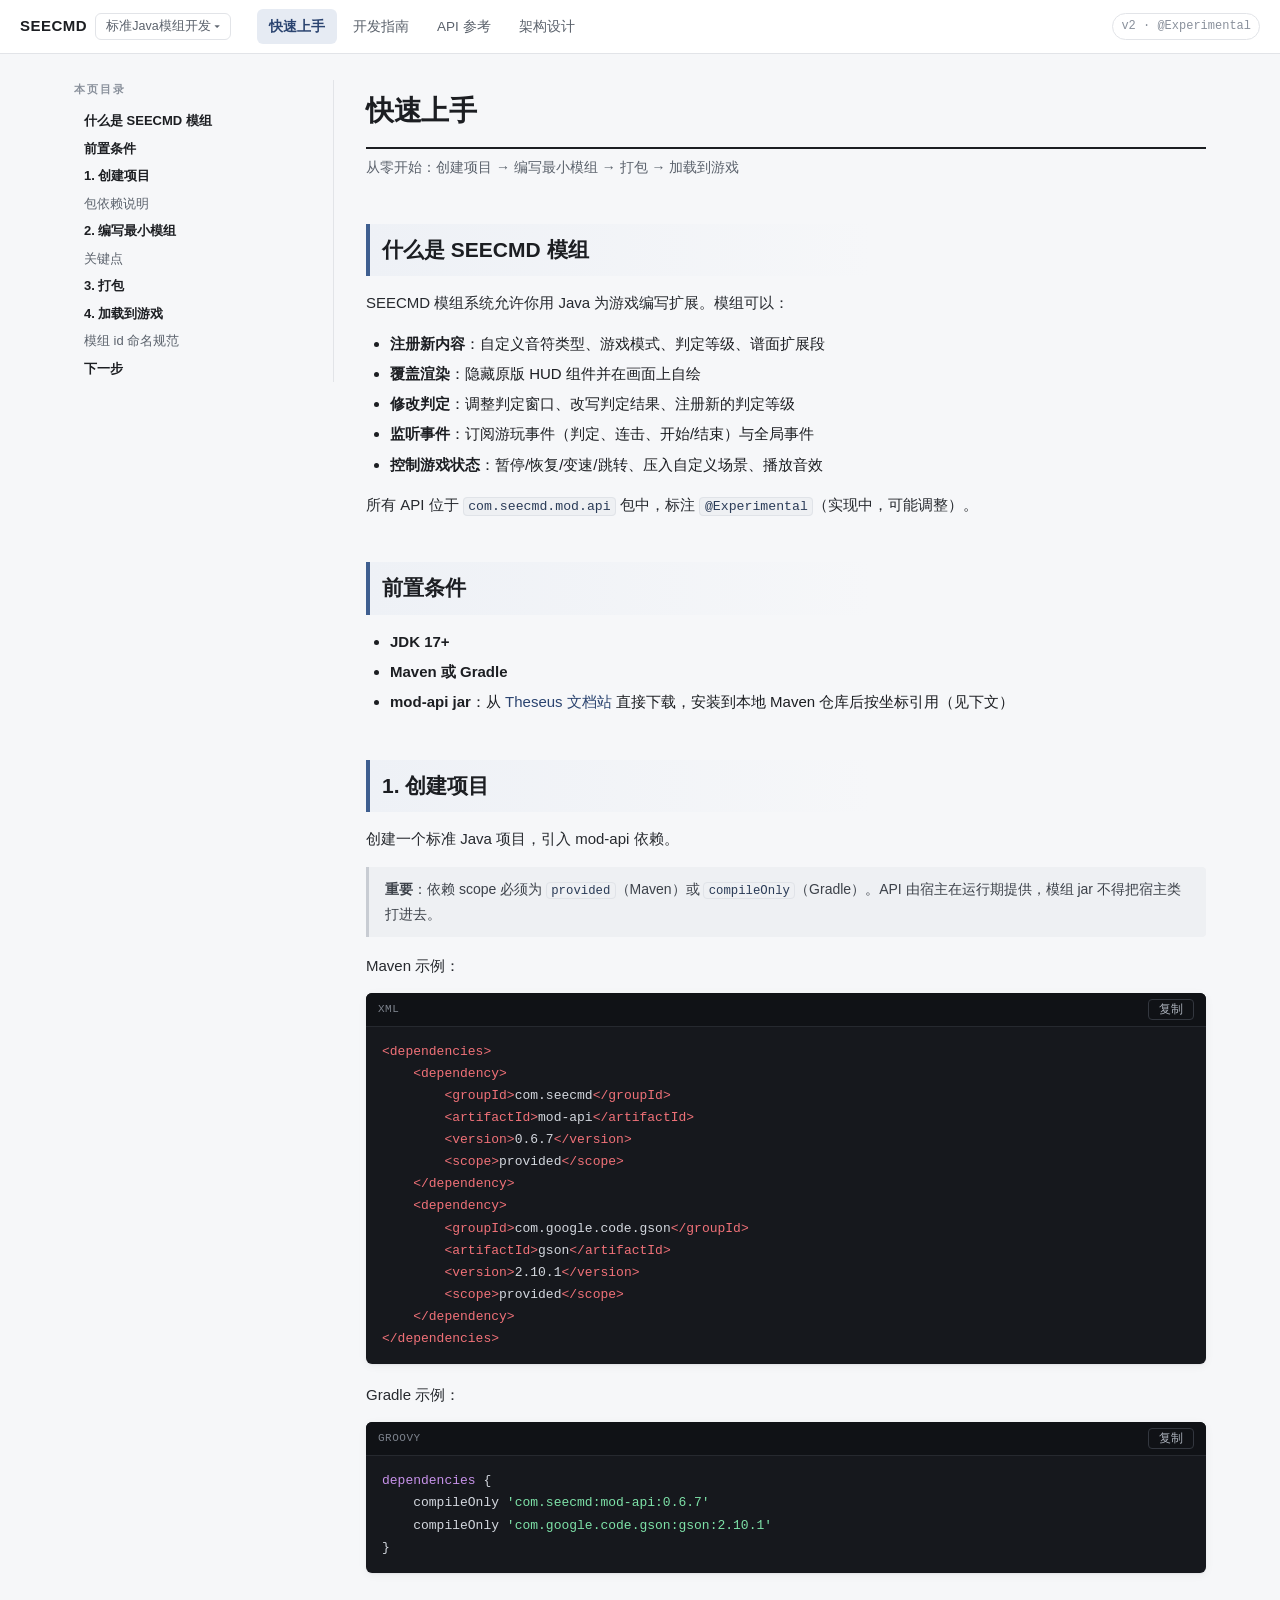
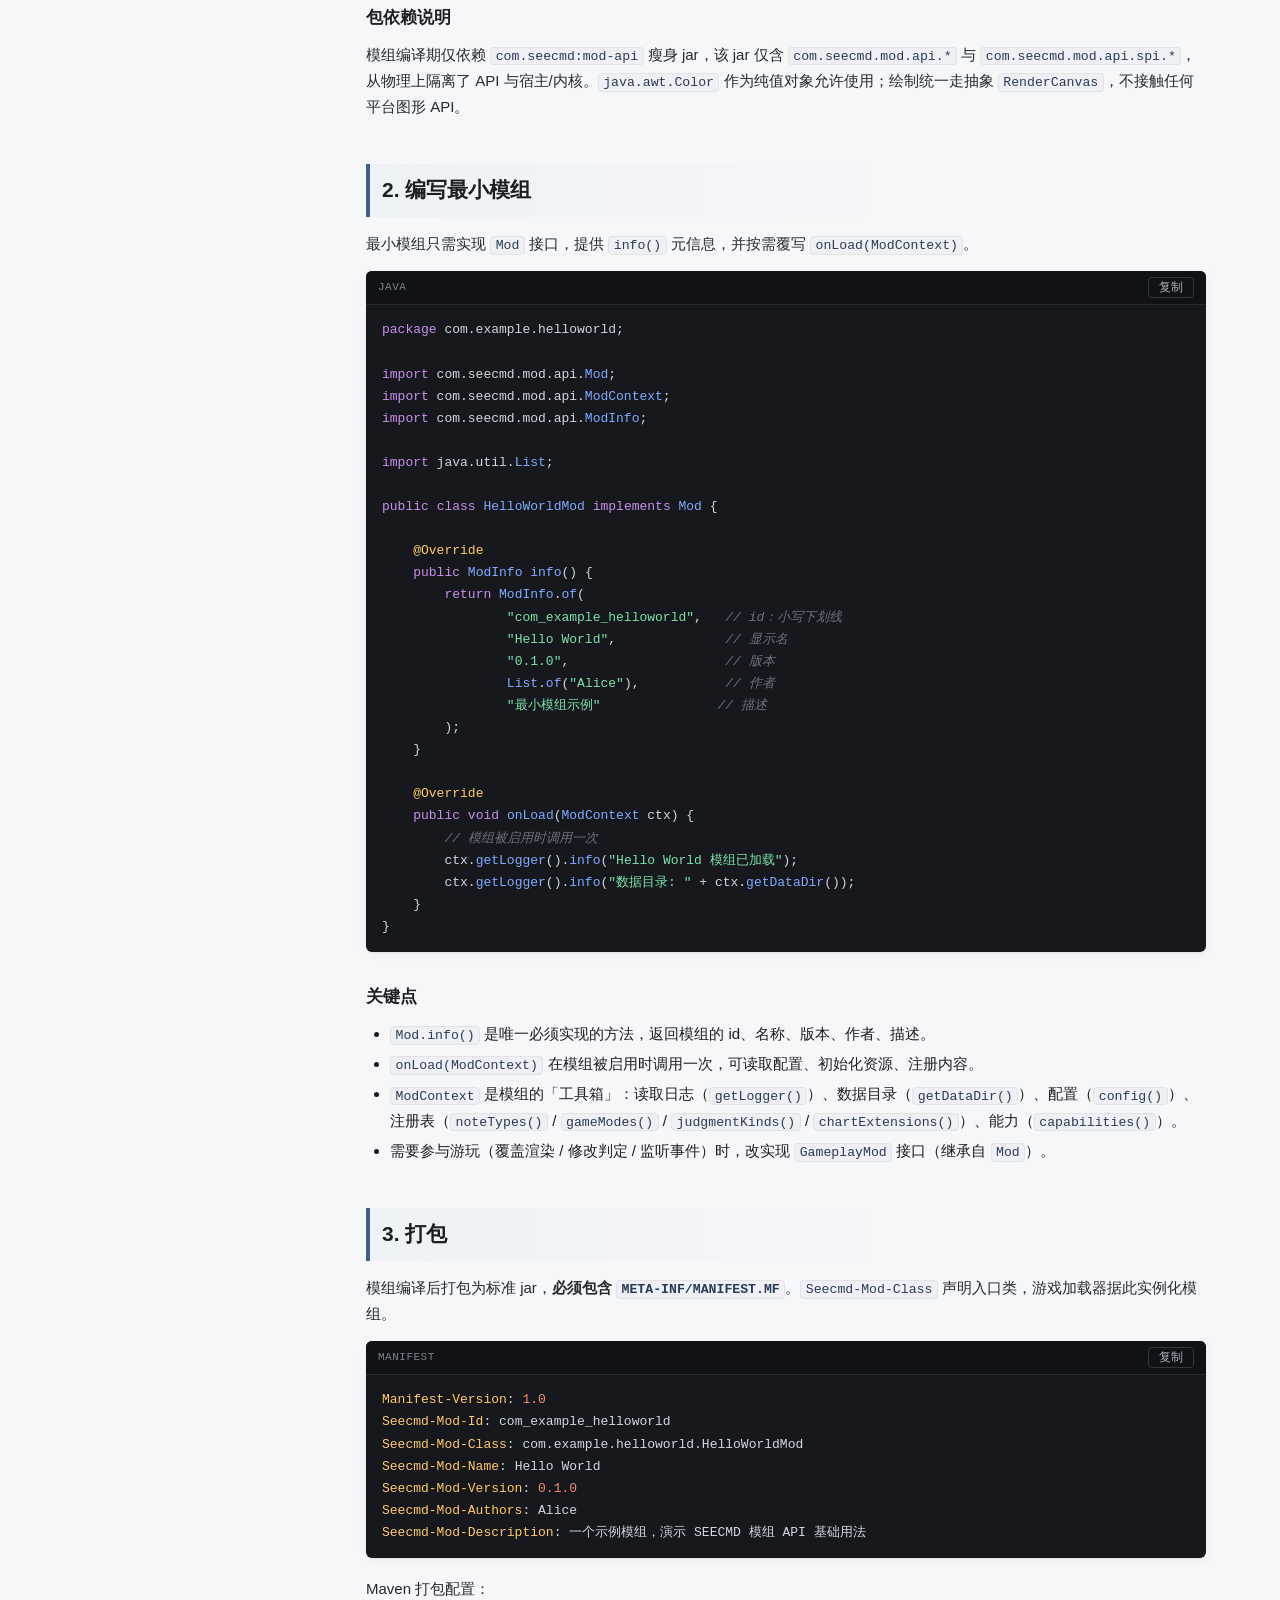
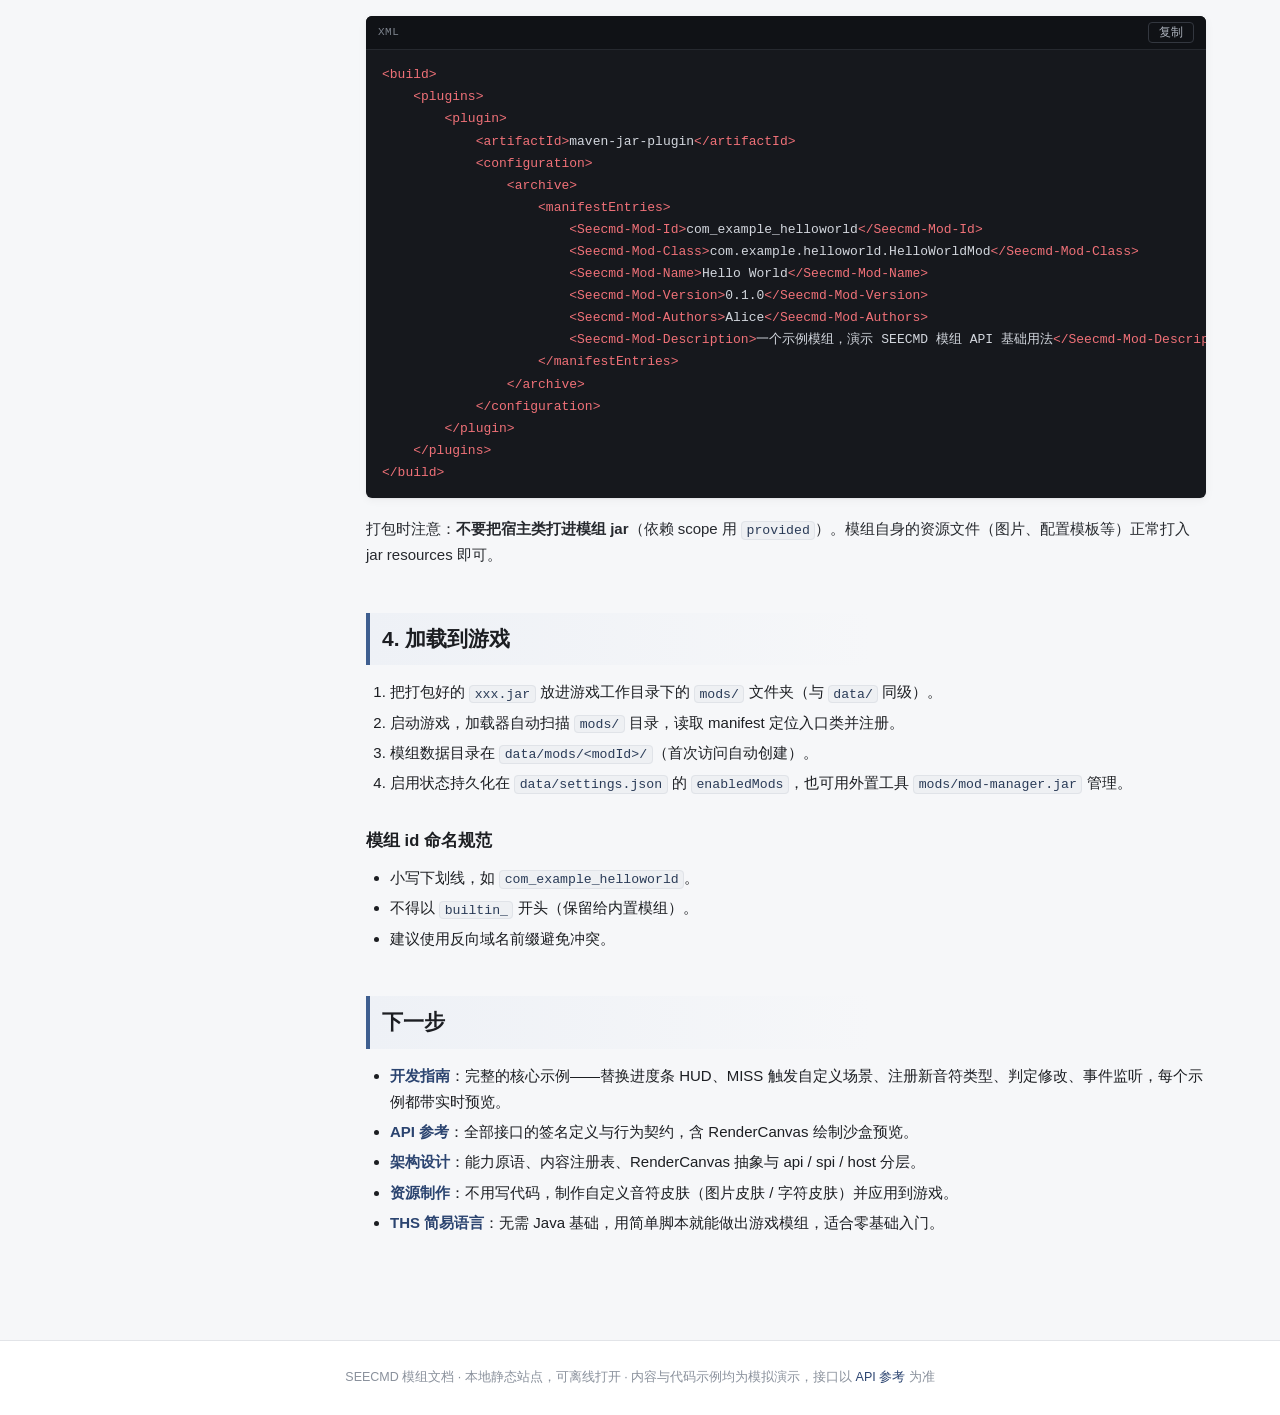
==== commit f0315241: "Add asset creation guide page; note skin per-type customization docs" ====
--- a/index.html
+++ b/index.html
@@ -16,6 +16,7 @@
       <div class="switcher-menu" id="switcherMenu">
         <a href="index.html" class="active">标准Java模组开发文档</a>
         <a href="ths.html" >THS简易语言开发文档</a>
+        <a href="assets.html" >资源制作指南</a>
       </div>
     </div>
     <button class="nav-toggle" onclick="toggleNav()" aria-label="菜单">&#9776;</button>
@@ -131,7 +132,7 @@
 <h3 id="模组-id-命名规范">模组 id 命名规范</h3>
 <ul><li>小写下划线，如 <code>com_example_helloworld</code>。</li><li>不得以 <code>builtin_</code> 开头（保留给内置模组）。</li><li>建议使用反向域名前缀避免冲突。</li></ul>
 <h2 id="下一步">下一步</h2>
-<ul><li><strong><a href="guide.html">开发指南</a></strong>：完整的核心示例——替换进度条 HUD、MISS 触发自定义场景、注册新音符类型、判定修改、事件监听，每个示例都带实时预览。</li><li><strong><a href="api.html">API 参考</a></strong>：全部接口的签名定义与行为契约，含 RenderCanvas 绘制沙盒预览。</li><li><strong><a href="design.html">架构设计</a></strong>：能力原语、内容注册表、RenderCanvas 抽象与 api / spi / host 分层。</li><li><strong><a href="ths.html">THS 简易语言</a></strong>：无需 Java 基础，用简单脚本就能做出游戏模组，适合零基础入门。</li></ul>
+<ul><li><strong><a href="guide.html">开发指南</a></strong>：完整的核心示例——替换进度条 HUD、MISS 触发自定义场景、注册新音符类型、判定修改、事件监听，每个示例都带实时预览。</li><li><strong><a href="api.html">API 参考</a></strong>：全部接口的签名定义与行为契约，含 RenderCanvas 绘制沙盒预览。</li><li><strong><a href="design.html">架构设计</a></strong>：能力原语、内容注册表、RenderCanvas 抽象与 api / spi / host 分层。</li><li><strong><a href="assets.html">资源制作</a></strong>：不用写代码，制作自定义音符皮肤（图片皮肤 / 字符皮肤）并应用到游戏。</li><li><strong><a href="ths.html">THS 简易语言</a></strong>：无需 Java 基础，用简单脚本就能做出游戏模组，适合零基础入门。</li></ul>
 </main>
 </div>
 <footer class="site-foot">SEECMD 模组文档 · 本地静态站点，可离线打开 · 内容与代码示例均为模拟演示，接口以 <a href="api.html">API 参考</a> 为准</footer>
--- a/assets/style.css
+++ b/assets/style.css
@@ -762,9 +762,9 @@
     background: #f0f2f5;
   }
 
-  /* 本页目录改为移动端抽屉（带背景，避免透明覆盖正文） */
+  /* 本页目录改为移动端侧滑抽屉（带背景与滑动动画） */
   .sidebar {
-    display: none;
+    display: flex;
     position: fixed;
     top: var(--header-h);
     left: 0;
@@ -777,9 +777,14 @@
     z-index: 40;
     padding: 16px 14px 24px;
     overflow-y: auto;
+    transform: translateX(-100%);
+    visibility: hidden;
+    transition: transform 0.28s ease, visibility 0s linear 0.28s;
   }
   .sidebar.open {
-    display: flex;
+    transform: translateX(0);
+    visibility: visible;
+    transition: transform 0.28s ease;
   }
 }
 
@@ -923,3 +928,86 @@
     font-size: 11px;
   }
 }
+
+/* ================= THS 在线体验 ================= */
+
+.ths-play {
+  display: grid;
+  grid-template-columns: minmax(0, 1fr) minmax(0, 1fr);
+  gap: 12px;
+  margin-top: 10px;
+}
+.play-pane {
+  display: flex;
+  flex-direction: column;
+  gap: 6px;
+  min-width: 0;
+}
+.ths-play textarea {
+  width: 100%;
+  box-sizing: border-box;
+  height: 300px;
+  font-family: var(--mono);
+  font-size: 12.5px;
+  line-height: 1.55;
+  background: #101216;
+  color: #c8cdd5;
+  border: 1px solid #2a2f3a;
+  border-radius: var(--radius);
+  padding: 10px 12px;
+  resize: vertical;
+  tab-size: 4;
+  outline: none;
+}
+.ths-play textarea:focus {
+  border-color: var(--accent);
+}
+.ths-play canvas {
+  width: 100%;
+  aspect-ratio: 760 / 320;
+  border: 1px solid #2a2f3a;
+  border-radius: var(--radius);
+  background: #14161a;
+  display: block;
+}
+.play-row {
+  display: flex;
+  gap: 6px;
+  flex-wrap: wrap;
+  align-items: center;
+}
+.play-row .btn {
+  font-size: 12px;
+  padding: 4px 10px;
+}
+.play-log {
+  font-family: var(--mono);
+  font-size: 12px;
+  background: #0d0f13;
+  color: #9aa3b0;
+  border-radius: var(--radius);
+  padding: 8px 10px;
+  height: 96px;
+  overflow-y: auto;
+  line-height: 1.7;
+}
+.play-log .lg-ok { color: #2ea46f; }
+.play-log .lg-warn { color: #d9a03f; }
+.play-log .lg-err { color: #e35d5d; }
+.play-hint {
+  font-size: 12px;
+  color: var(--fg-dim);
+  background: var(--bg-elev);
+  border: 1px dashed var(--line);
+  border-radius: var(--radius);
+  padding: 6px 10px;
+  line-height: 1.6;
+}
+@media (max-width: 768px) {
+  .ths-play {
+    grid-template-columns: 1fr;
+  }
+  .ths-play textarea {
+    height: 220px;
+  }
+}
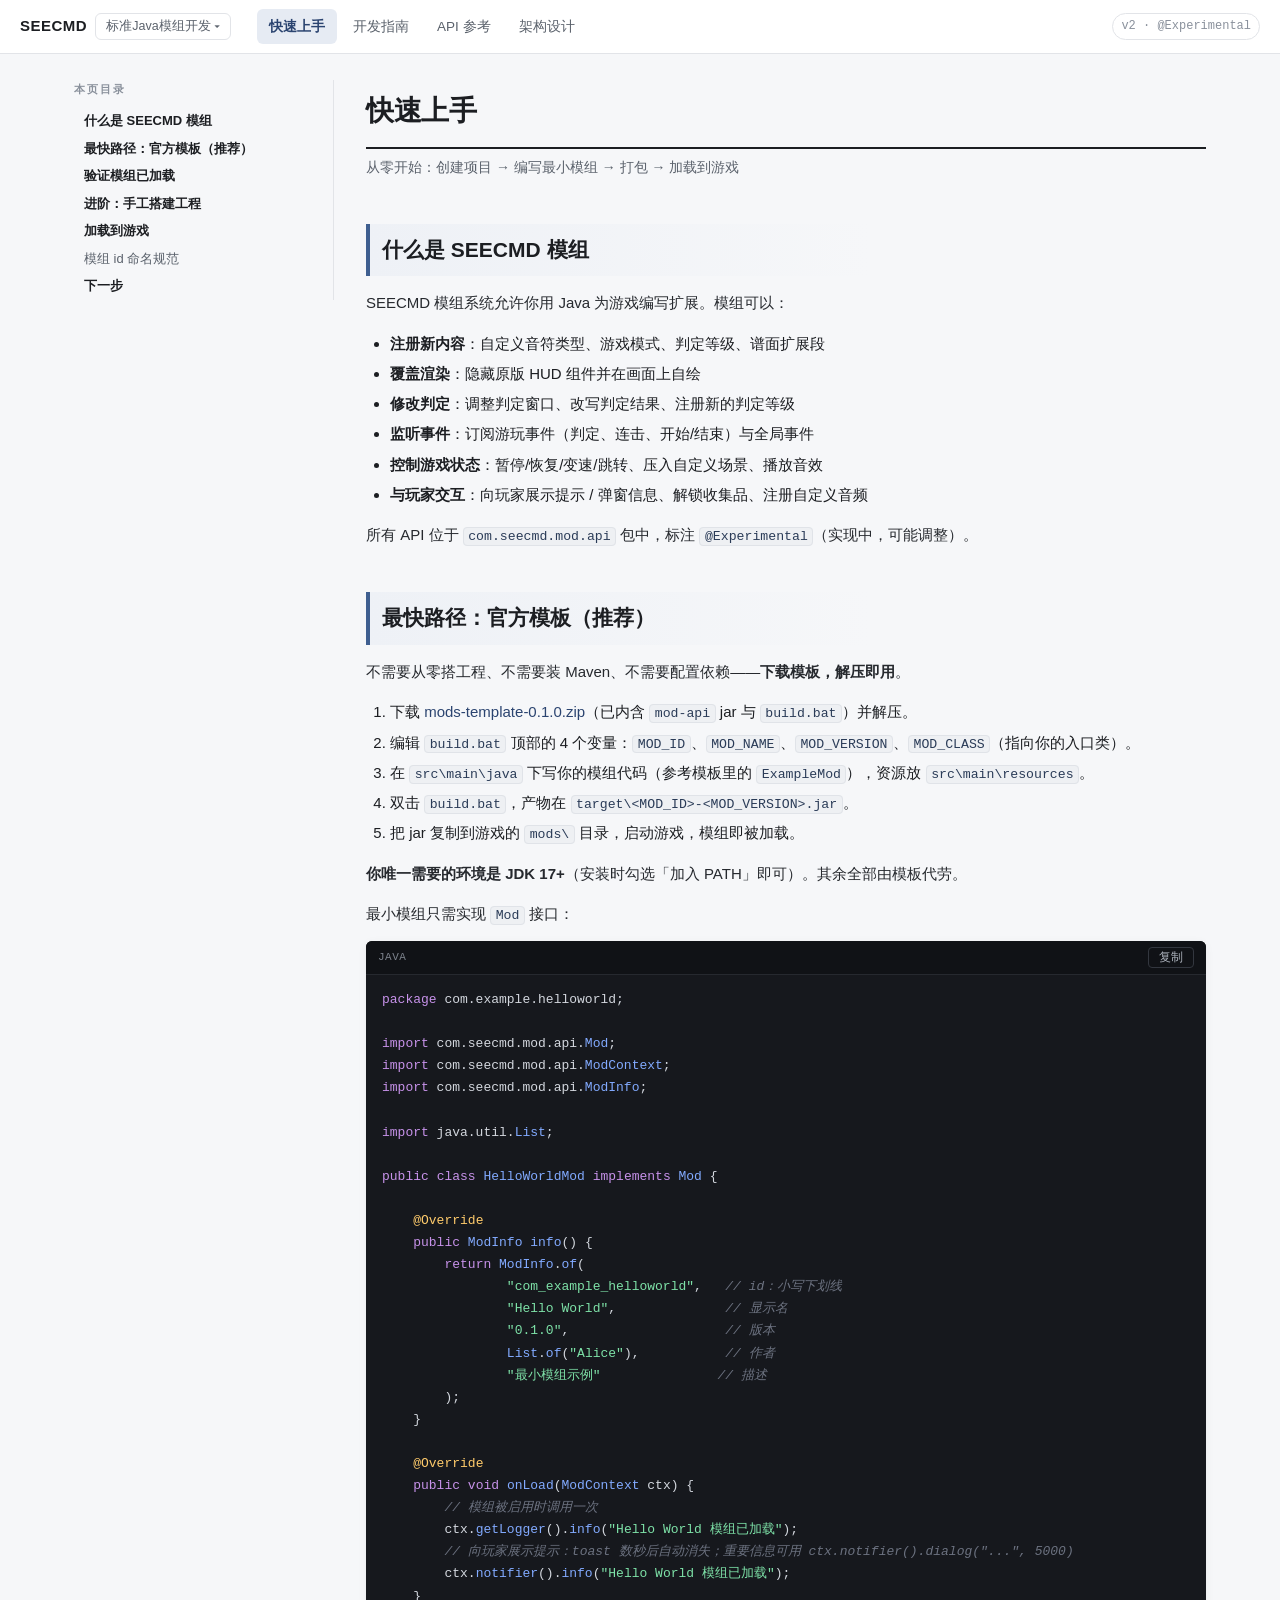
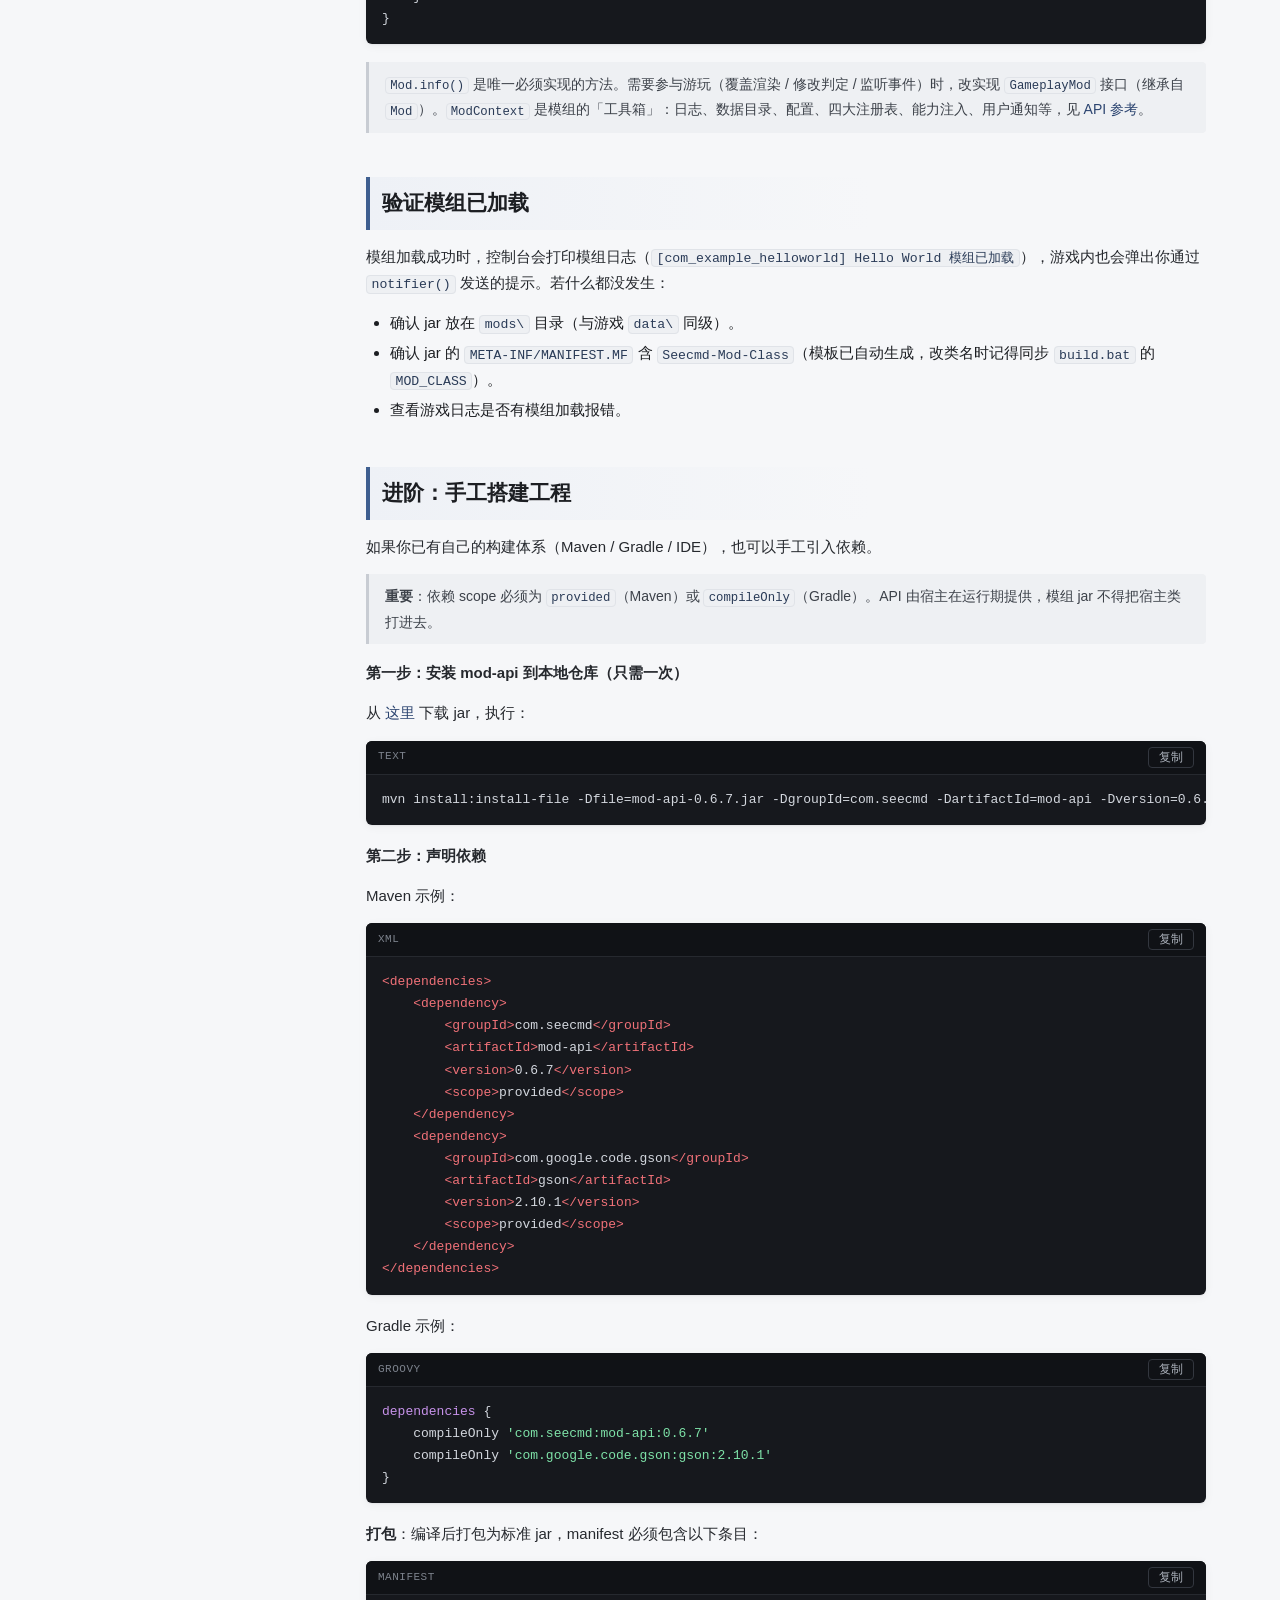
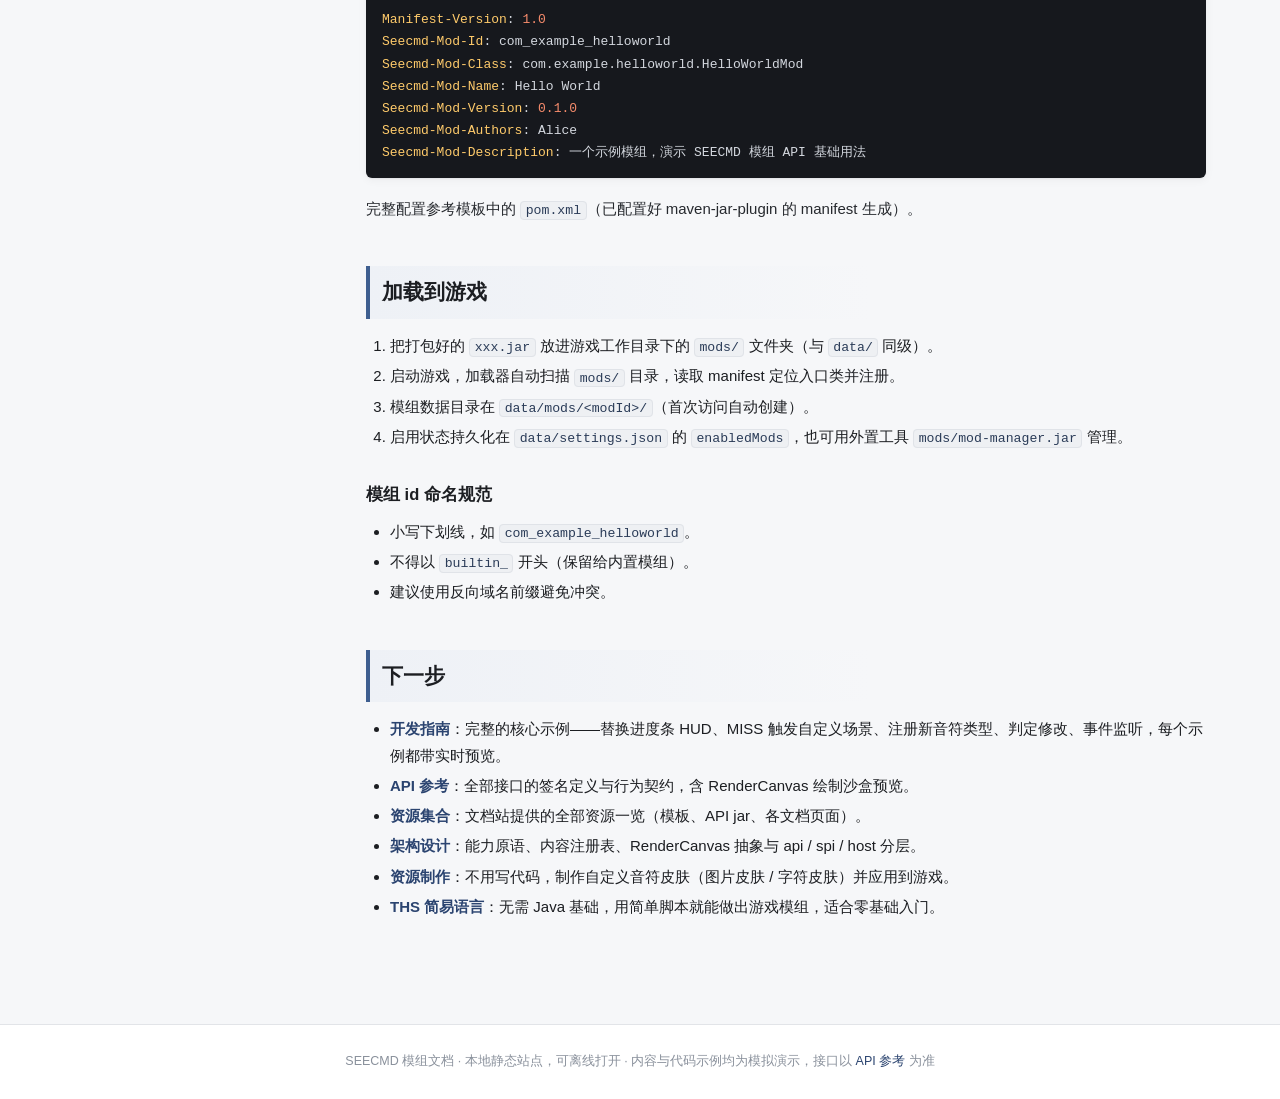
==== commit 26fdbb0d: "Add Notifier (ModContext.notifier) + resources hub page; template-first quickstart docs; fake-track " ====
--- a/index.html
+++ b/index.html
@@ -17,6 +17,7 @@
         <a href="index.html" class="active">标准Java模组开发文档</a>
         <a href="ths.html" >THS简易语言开发文档</a>
         <a href="assets.html" >资源制作指南</a>
+        <a href="resources.html" >资源集合</a>
       </div>
     </div>
     <button class="nav-toggle" onclick="toggleNav()" aria-label="菜单">&#9776;</button>
@@ -30,43 +31,19 @@
   <span class="version">v2 · @Experimental</span>
 </header>
 <div class="layout">
-<aside class="sidebar"><div class="toc-title">本页目录</div><nav class="toc"><ul><li class="l2"><a href="#什么是-seecmd-模组">什么是 SEECMD 模组</a></li><li class="l2"><a href="#前置条件">前置条件</a></li><li class="l2"><a href="#1-创建项目">1. 创建项目</a></li><li class="l3"><a href="#包依赖说明">包依赖说明</a></li><li class="l2"><a href="#2-编写最小模组">2. 编写最小模组</a></li><li class="l3"><a href="#关键点">关键点</a></li><li class="l2"><a href="#3-打包">3. 打包</a></li><li class="l2"><a href="#4-加载到游戏">4. 加载到游戏</a></li><li class="l3"><a href="#模组-id-命名规范">模组 id 命名规范</a></li><li class="l2"><a href="#下一步">下一步</a></li></ul></nav></aside>
+<aside class="sidebar"><div class="toc-title">本页目录</div><nav class="toc"><ul><li class="l2"><a href="#什么是-seecmd-模组">什么是 SEECMD 模组</a></li><li class="l2"><a href="#最快路径官方模板推荐">最快路径：官方模板（推荐）</a></li><li class="l2"><a href="#验证模组已加载">验证模组已加载</a></li><li class="l2"><a href="#进阶手工搭建工程">进阶：手工搭建工程</a></li><li class="l2"><a href="#加载到游戏">加载到游戏</a></li><li class="l3"><a href="#模组-id-命名规范">模组 id 命名规范</a></li><li class="l2"><a href="#下一步">下一步</a></li></ul></nav></aside>
 <main class="content">
 <h1>快速上手</h1>
 <p class="doc-sub">从零开始：创建项目 → 编写最小模组 → 打包 → 加载到游戏</p>
 <h2 id="什么是-seecmd-模组">什么是 SEECMD 模组</h2>
 <p>SEECMD 模组系统允许你用 Java 为游戏编写扩展。模组可以：</p>
-<ul><li><strong>注册新内容</strong>：自定义音符类型、游戏模式、判定等级、谱面扩展段</li><li><strong>覆盖渲染</strong>：隐藏原版 HUD 组件并在画面上自绘</li><li><strong>修改判定</strong>：调整判定窗口、改写判定结果、注册新的判定等级</li><li><strong>监听事件</strong>：订阅游玩事件（判定、连击、开始/结束）与全局事件</li><li><strong>控制游戏状态</strong>：暂停/恢复/变速/跳转、压入自定义场景、播放音效</li></ul>
+<ul><li><strong>注册新内容</strong>：自定义音符类型、游戏模式、判定等级、谱面扩展段</li><li><strong>覆盖渲染</strong>：隐藏原版 HUD 组件并在画面上自绘</li><li><strong>修改判定</strong>：调整判定窗口、改写判定结果、注册新的判定等级</li><li><strong>监听事件</strong>：订阅游玩事件（判定、连击、开始/结束）与全局事件</li><li><strong>控制游戏状态</strong>：暂停/恢复/变速/跳转、压入自定义场景、播放音效</li><li><strong>与玩家交互</strong>：向玩家展示提示 / 弹窗信息、解锁收集品、注册自定义音频</li></ul>
 <p>所有 API 位于 <code>com.seecmd.mod.api</code> 包中，标注 <code>@Experimental</code>（实现中，可能调整）。</p>
-<h2 id="前置条件">前置条件</h2>
-<ul><li><strong>JDK 17+</strong></li><li><strong>Maven 或 Gradle</strong></li><li><strong>mod-api jar</strong>：从 <a href="https://github.com/luocaan/Theseus_doc/raw/main/assets/mod-api-0.6.7.jar" rel="noopener">Theseus 文档站</a> 直接下载，安装到本地 Maven 仓库后按坐标引用（见下文）</li></ul>
-<h2 id="1-创建项目">1. 创建项目</h2>
-<p>创建一个标准 Java 项目，引入 mod-api 依赖。</p>
-<blockquote><p><strong>重要</strong>：依赖 scope 必须为 <code>provided</code>（Maven）或 <code>compileOnly</code>（Gradle）。API 由宿主在运行期提供，模组 jar 不得把宿主类打进去。</p></blockquote>
-<p>Maven 示例：</p>
-<div class="code-wrap"><div class="code-head"><span class="code-lang">xml</span></div><pre><code>&lt;dependencies&gt;
-    &lt;dependency&gt;
-        &lt;groupId&gt;com.seecmd&lt;/groupId&gt;
-        &lt;artifactId&gt;mod-api&lt;/artifactId&gt;
-        &lt;version&gt;0.6.7&lt;/version&gt;
-        &lt;scope&gt;provided&lt;/scope&gt;
-    &lt;/dependency&gt;
-    &lt;dependency&gt;
-        &lt;groupId&gt;com.google.code.gson&lt;/groupId&gt;
-        &lt;artifactId&gt;gson&lt;/artifactId&gt;
-        &lt;version&gt;2.10.1&lt;/version&gt;
-        &lt;scope&gt;provided&lt;/scope&gt;
-    &lt;/dependency&gt;
-&lt;/dependencies&gt;</code></pre></div>
-<p>Gradle 示例：</p>
-<div class="code-wrap"><div class="code-head"><span class="code-lang">groovy</span></div><pre><code>dependencies {
-    compileOnly 'com.seecmd:mod-api:0.6.7'
-    compileOnly 'com.google.code.gson:gson:2.10.1'
-}</code></pre></div>
-<h3 id="包依赖说明">包依赖说明</h3>
-<p>模组编译期仅依赖 <code>com.seecmd:mod-api</code> 瘦身 jar，该 jar 仅含 <code>com.seecmd.mod.api.*</code> 与 <code>com.seecmd.mod.api.spi.*</code>，从物理上隔离了 API 与宿主/内核。<code>java.awt.Color</code> 作为纯值对象允许使用；绘制统一走抽象 <code>RenderCanvas</code>，不接触任何平台图形 API。</p>
-<h2 id="2-编写最小模组">2. 编写最小模组</h2>
-<p>最小模组只需实现 <code>Mod</code> 接口，提供 <code>info()</code> 元信息，并按需覆写 <code>onLoad(ModContext)</code>。</p>
+<h2 id="最快路径官方模板推荐">最快路径：官方模板（推荐）</h2>
+<p>不需要从零搭工程、不需要装 Maven、不需要配置依赖——<strong>下载模板，解压即用</strong>。</p>
+<ol><li>下载 <a href="https://github.com/luocaan/Theseus_doc/raw/main/assets/mods-template-0.1.0.zip" rel="noopener">mods-template-0.1.0.zip</a>（已内含 <code>mod-api</code> jar 与 <code>build.bat</code>）并解压。</li><li>编辑 <code>build.bat</code> 顶部的 4 个变量：<code>MOD_ID</code>、<code>MOD_NAME</code>、<code>MOD_VERSION</code>、<code>MOD_CLASS</code>（指向你的入口类）。</li><li>在 <code>src\main\java</code> 下写你的模组代码（参考模板里的 <code>ExampleMod</code>），资源放 <code>src\main\resources</code>。</li><li>双击 <code>build.bat</code>，产物在 <code>target\&lt;MOD_ID&gt;-&lt;MOD_VERSION&gt;.jar</code>。</li><li>把 jar 复制到游戏的 <code>mods\</code> 目录，启动游戏，模组即被加载。</li></ol>
+<p><strong>你唯一需要的环境是 JDK 17+</strong>（安装时勾选「加入 PATH」即可）。其余全部由模板代劳。</p>
+<p>最小模组只需实现 <code>Mod</code> 接口：</p>
 <div class="code-wrap"><div class="code-head"><span class="code-lang">java</span></div><pre><code>package com.example.helloworld;
 
 import com.seecmd.mod.api.Mod;
@@ -92,13 +69,42 @@
     public void onLoad(ModContext ctx) {
         // 模组被启用时调用一次
         ctx.getLogger().info(&quot;Hello World 模组已加载&quot;);
-        ctx.getLogger().info(&quot;数据目录: &quot; + ctx.getDataDir());
+        // 向玩家展示提示：toast 数秒后自动消失；重要信息可用 ctx.notifier().dialog(&quot;...&quot;, 5000)
+        ctx.notifier().info(&quot;Hello World 模组已加载&quot;);
     }
 }</code></pre></div>
-<h3 id="关键点">关键点</h3>
-<ul><li><code>Mod.info()</code> 是唯一必须实现的方法，返回模组的 id、名称、版本、作者、描述。</li><li><code>onLoad(ModContext)</code> 在模组被启用时调用一次，可读取配置、初始化资源、注册内容。</li><li><code>ModContext</code> 是模组的「工具箱」：读取日志（<code>getLogger()</code>）、数据目录（<code>getDataDir()</code>）、配置（<code>config()</code>）、注册表（<code>noteTypes()</code> / <code>gameModes()</code> / <code>judgmentKinds()</code> / <code>chartExtensions()</code>）、能力（<code>capabilities()</code>）。</li><li>需要参与游玩（覆盖渲染 / 修改判定 / 监听事件）时，改实现 <code>GameplayMod</code> 接口（继承自 <code>Mod</code>）。</li></ul>
-<h2 id="3-打包">3. 打包</h2>
-<p>模组编译后打包为标准 jar，<strong>必须包含 <code>META-INF/MANIFEST.MF</code></strong>。<code>Seecmd-Mod-Class</code> 声明入口类，游戏加载器据此实例化模组。</p>
+<blockquote><p><code>Mod.info()</code> 是唯一必须实现的方法。需要参与游玩（覆盖渲染 / 修改判定 / 监听事件）时，改实现 <code>GameplayMod</code> 接口（继承自 <code>Mod</code>）。<code>ModContext</code> 是模组的「工具箱」：日志、数据目录、配置、四大注册表、能力注入、用户通知等，见 <a href="api.html">API 参考</a>。</p></blockquote>
+<h2 id="验证模组已加载">验证模组已加载</h2>
+<p>模组加载成功时，控制台会打印模组日志（<code>[com_example_helloworld] Hello World 模组已加载</code>），游戏内也会弹出你通过 <code>notifier()</code> 发送的提示。若什么都没发生：</p>
+<ul><li>确认 jar 放在 <code>mods\</code> 目录（与游戏 <code>data\</code> 同级）。</li><li>确认 jar 的 <code>META-INF/MANIFEST.MF</code> 含 <code>Seecmd-Mod-Class</code>（模板已自动生成，改类名时记得同步 <code>build.bat</code> 的 <code>MOD_CLASS</code>）。</li><li>查看游戏日志是否有模组加载报错。</li></ul>
+<h2 id="进阶手工搭建工程">进阶：手工搭建工程</h2>
+<p>如果你已有自己的构建体系（Maven / Gradle / IDE），也可以手工引入依赖。</p>
+<blockquote><p><strong>重要</strong>：依赖 scope 必须为 <code>provided</code>（Maven）或 <code>compileOnly</code>（Gradle）。API 由宿主在运行期提供，模组 jar 不得把宿主类打进去。</p></blockquote>
+<p><strong>第一步：安装 mod-api 到本地仓库（只需一次）</strong></p>
+<p>从 <a href="https://github.com/luocaan/Theseus_doc/raw/main/assets/mod-api-0.6.7.jar" rel="noopener">这里</a> 下载 jar，执行：</p>
+<div class="code-wrap"><div class="code-head"><span class="code-lang">text</span></div><pre><code>mvn install:install-file -Dfile=mod-api-0.6.7.jar -DgroupId=com.seecmd -DartifactId=mod-api -Dversion=0.6.7 -Dpackaging=jar</code></pre></div>
+<p><strong>第二步：声明依赖</strong></p>
+<p>Maven 示例：</p>
+<div class="code-wrap"><div class="code-head"><span class="code-lang">xml</span></div><pre><code>&lt;dependencies&gt;
+    &lt;dependency&gt;
+        &lt;groupId&gt;com.seecmd&lt;/groupId&gt;
+        &lt;artifactId&gt;mod-api&lt;/artifactId&gt;
+        &lt;version&gt;0.6.7&lt;/version&gt;
+        &lt;scope&gt;provided&lt;/scope&gt;
+    &lt;/dependency&gt;
+    &lt;dependency&gt;
+        &lt;groupId&gt;com.google.code.gson&lt;/groupId&gt;
+        &lt;artifactId&gt;gson&lt;/artifactId&gt;
+        &lt;version&gt;2.10.1&lt;/version&gt;
+        &lt;scope&gt;provided&lt;/scope&gt;
+    &lt;/dependency&gt;
+&lt;/dependencies&gt;</code></pre></div>
+<p>Gradle 示例：</p>
+<div class="code-wrap"><div class="code-head"><span class="code-lang">groovy</span></div><pre><code>dependencies {
+    compileOnly 'com.seecmd:mod-api:0.6.7'
+    compileOnly 'com.google.code.gson:gson:2.10.1'
+}</code></pre></div>
+<p><strong>打包</strong>：编译后打包为标准 jar，manifest 必须包含以下条目：</p>
 <div class="code-wrap"><div class="code-head"><span class="code-lang">manifest</span></div><pre><code>Manifest-Version: 1.0
 Seecmd-Mod-Id: com_example_helloworld
 Seecmd-Mod-Class: com.example.helloworld.HelloWorldMod
@@ -106,33 +112,13 @@
 Seecmd-Mod-Version: 0.1.0
 Seecmd-Mod-Authors: Alice
 Seecmd-Mod-Description: 一个示例模组，演示 SEECMD 模组 API 基础用法</code></pre></div>
-<p>Maven 打包配置：</p>
-<div class="code-wrap"><div class="code-head"><span class="code-lang">xml</span></div><pre><code>&lt;build&gt;
-    &lt;plugins&gt;
-        &lt;plugin&gt;
-            &lt;artifactId&gt;maven-jar-plugin&lt;/artifactId&gt;
-            &lt;configuration&gt;
-                &lt;archive&gt;
-                    &lt;manifestEntries&gt;
-                        &lt;Seecmd-Mod-Id&gt;com_example_helloworld&lt;/Seecmd-Mod-Id&gt;
-                        &lt;Seecmd-Mod-Class&gt;com.example.helloworld.HelloWorldMod&lt;/Seecmd-Mod-Class&gt;
-                        &lt;Seecmd-Mod-Name&gt;Hello World&lt;/Seecmd-Mod-Name&gt;
-                        &lt;Seecmd-Mod-Version&gt;0.1.0&lt;/Seecmd-Mod-Version&gt;
-                        &lt;Seecmd-Mod-Authors&gt;Alice&lt;/Seecmd-Mod-Authors&gt;
-                        &lt;Seecmd-Mod-Description&gt;一个示例模组，演示 SEECMD 模组 API 基础用法&lt;/Seecmd-Mod-Description&gt;
-                    &lt;/manifestEntries&gt;
-                &lt;/archive&gt;
-            &lt;/configuration&gt;
-        &lt;/plugin&gt;
-    &lt;/plugins&gt;
-&lt;/build&gt;</code></pre></div>
-<p>打包时注意：<strong>不要把宿主类打进模组 jar</strong>（依赖 scope 用 <code>provided</code>）。模组自身的资源文件（图片、配置模板等）正常打入 jar resources 即可。</p>
-<h2 id="4-加载到游戏">4. 加载到游戏</h2>
+<p>完整配置参考模板中的 <code>pom.xml</code>（已配置好 maven-jar-plugin 的 manifest 生成）。</p>
+<h2 id="加载到游戏">加载到游戏</h2>
 <ol><li>把打包好的 <code>xxx.jar</code> 放进游戏工作目录下的 <code>mods/</code> 文件夹（与 <code>data/</code> 同级）。</li><li>启动游戏，加载器自动扫描 <code>mods/</code> 目录，读取 manifest 定位入口类并注册。</li><li>模组数据目录在 <code>data/mods/&lt;modId&gt;/</code>（首次访问自动创建）。</li><li>启用状态持久化在 <code>data/settings.json</code> 的 <code>enabledMods</code>，也可用外置工具 <code>mods/mod-manager.jar</code> 管理。</li></ol>
 <h3 id="模组-id-命名规范">模组 id 命名规范</h3>
 <ul><li>小写下划线，如 <code>com_example_helloworld</code>。</li><li>不得以 <code>builtin_</code> 开头（保留给内置模组）。</li><li>建议使用反向域名前缀避免冲突。</li></ul>
 <h2 id="下一步">下一步</h2>
-<ul><li><strong><a href="guide.html">开发指南</a></strong>：完整的核心示例——替换进度条 HUD、MISS 触发自定义场景、注册新音符类型、判定修改、事件监听，每个示例都带实时预览。</li><li><strong><a href="api.html">API 参考</a></strong>：全部接口的签名定义与行为契约，含 RenderCanvas 绘制沙盒预览。</li><li><strong><a href="design.html">架构设计</a></strong>：能力原语、内容注册表、RenderCanvas 抽象与 api / spi / host 分层。</li><li><strong><a href="assets.html">资源制作</a></strong>：不用写代码，制作自定义音符皮肤（图片皮肤 / 字符皮肤）并应用到游戏。</li><li><strong><a href="ths.html">THS 简易语言</a></strong>：无需 Java 基础，用简单脚本就能做出游戏模组，适合零基础入门。</li></ul>
+<ul><li><strong><a href="guide.html">开发指南</a></strong>：完整的核心示例——替换进度条 HUD、MISS 触发自定义场景、注册新音符类型、判定修改、事件监听，每个示例都带实时预览。</li><li><strong><a href="api.html">API 参考</a></strong>：全部接口的签名定义与行为契约，含 RenderCanvas 绘制沙盒预览。</li><li><strong><a href="resources.html">资源集合</a></strong>：文档站提供的全部资源一览（模板、API jar、各文档页面）。</li><li><strong><a href="design.html">架构设计</a></strong>：能力原语、内容注册表、RenderCanvas 抽象与 api / spi / host 分层。</li><li><strong><a href="assets.html">资源制作</a></strong>：不用写代码，制作自定义音符皮肤（图片皮肤 / 字符皮肤）并应用到游戏。</li><li><strong><a href="ths.html">THS 简易语言</a></strong>：无需 Java 基础，用简单脚本就能做出游戏模组，适合零基础入门。</li></ul>
 </main>
 </div>
 <footer class="site-foot">SEECMD 模组文档 · 本地静态站点，可离线打开 · 内容与代码示例均为模拟演示，接口以 <a href="api.html">API 参考</a> 为准</footer>
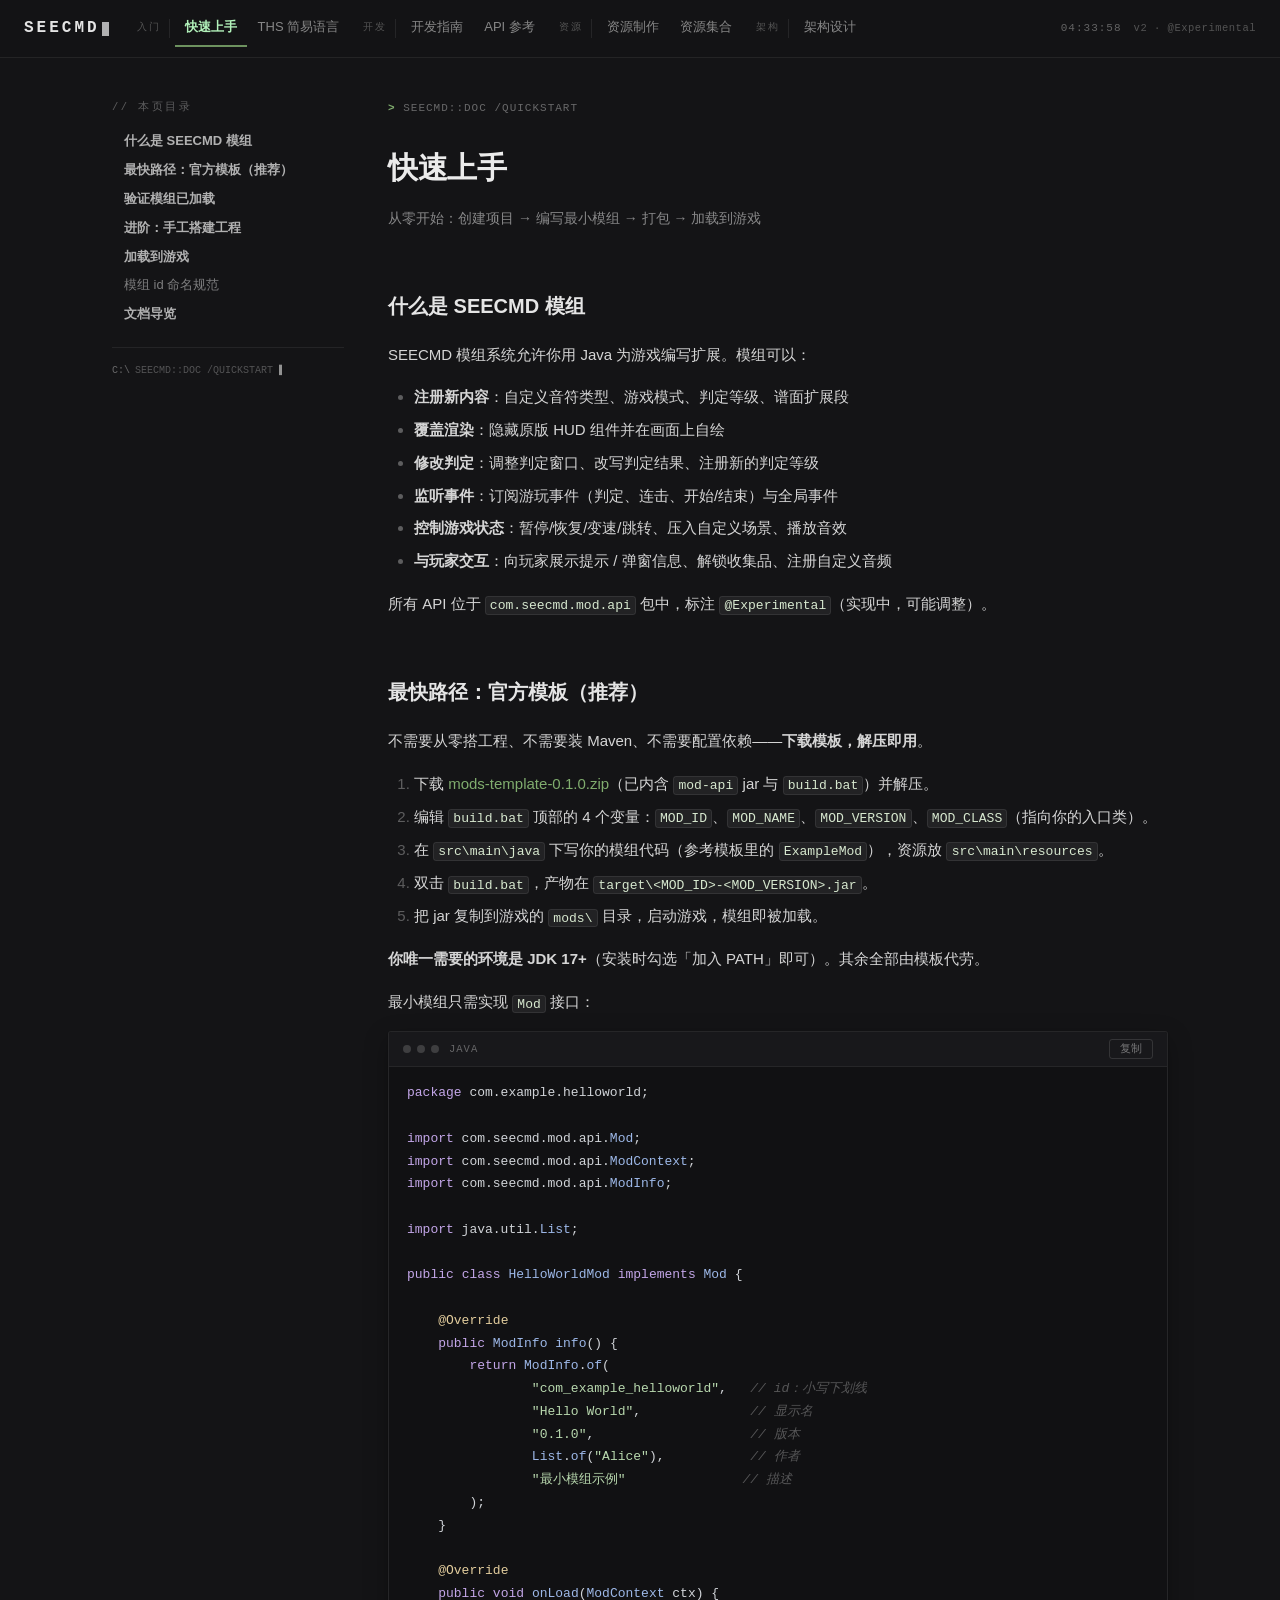
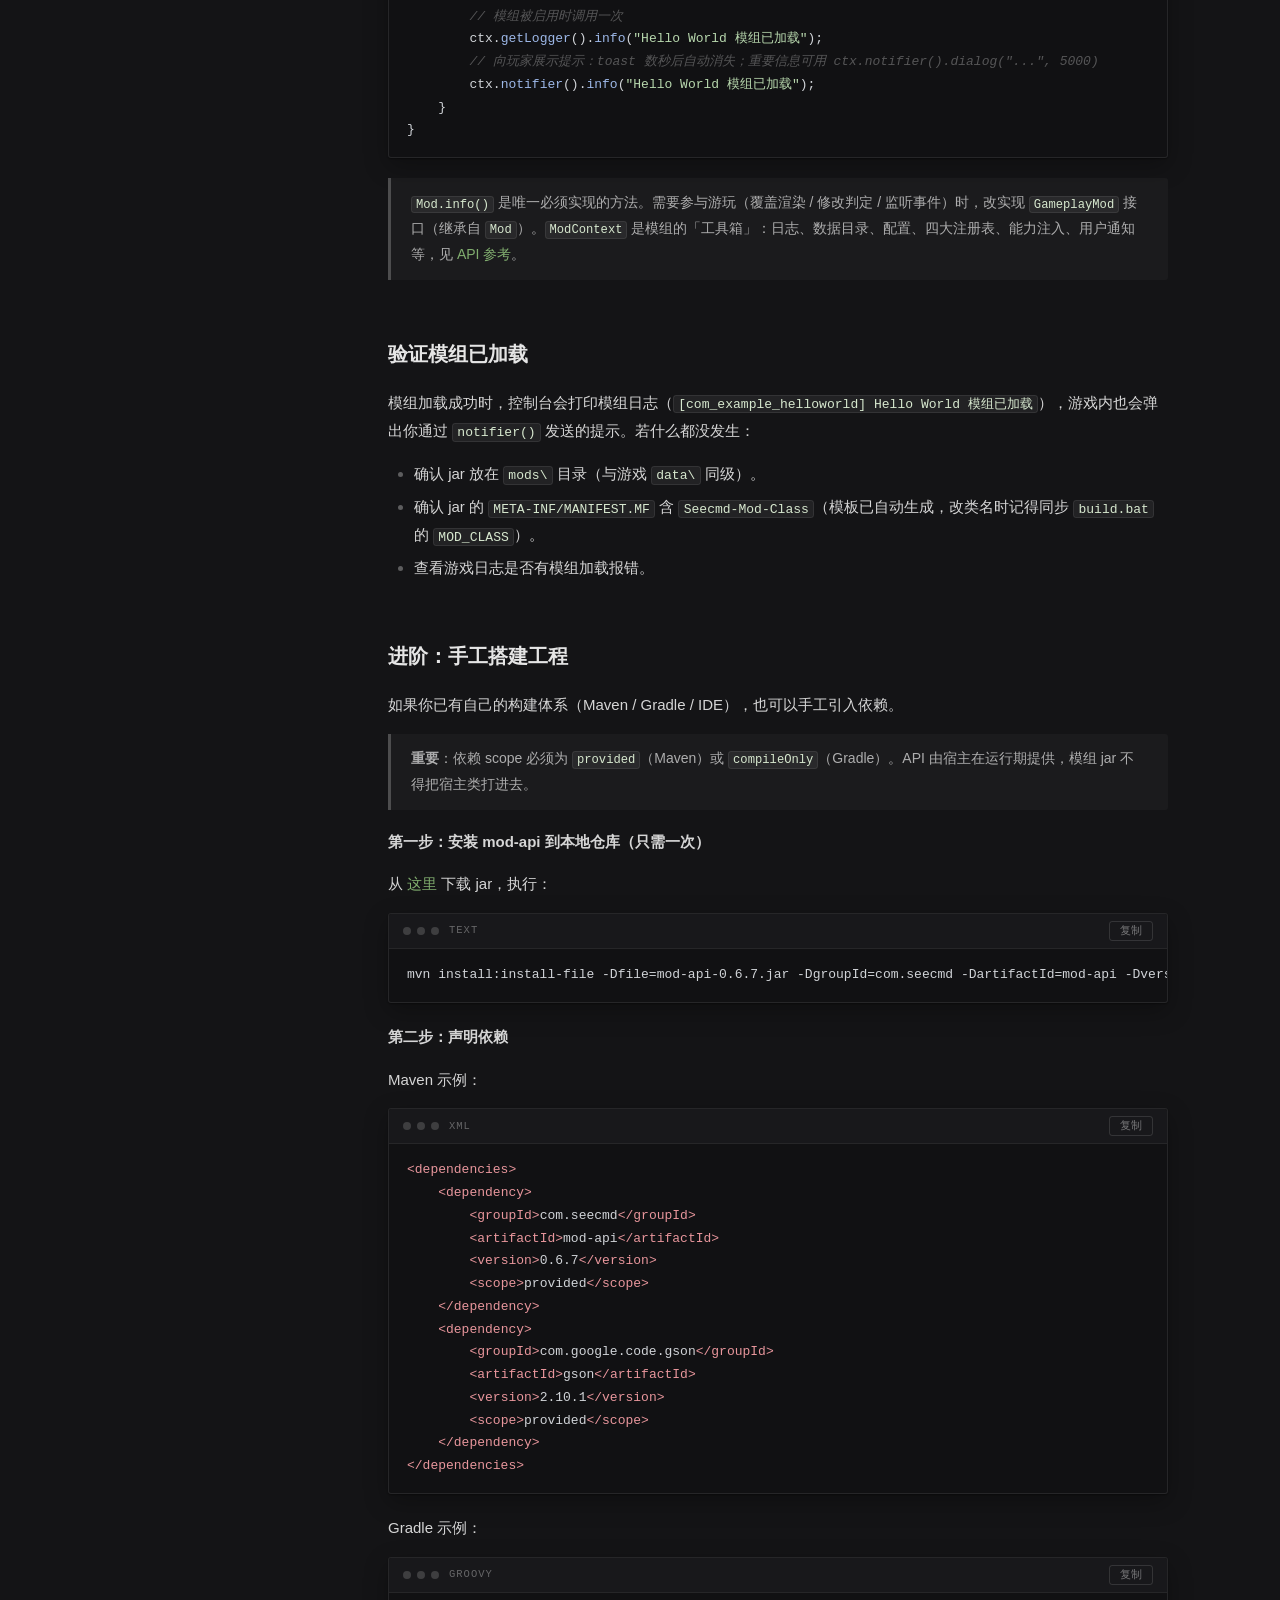
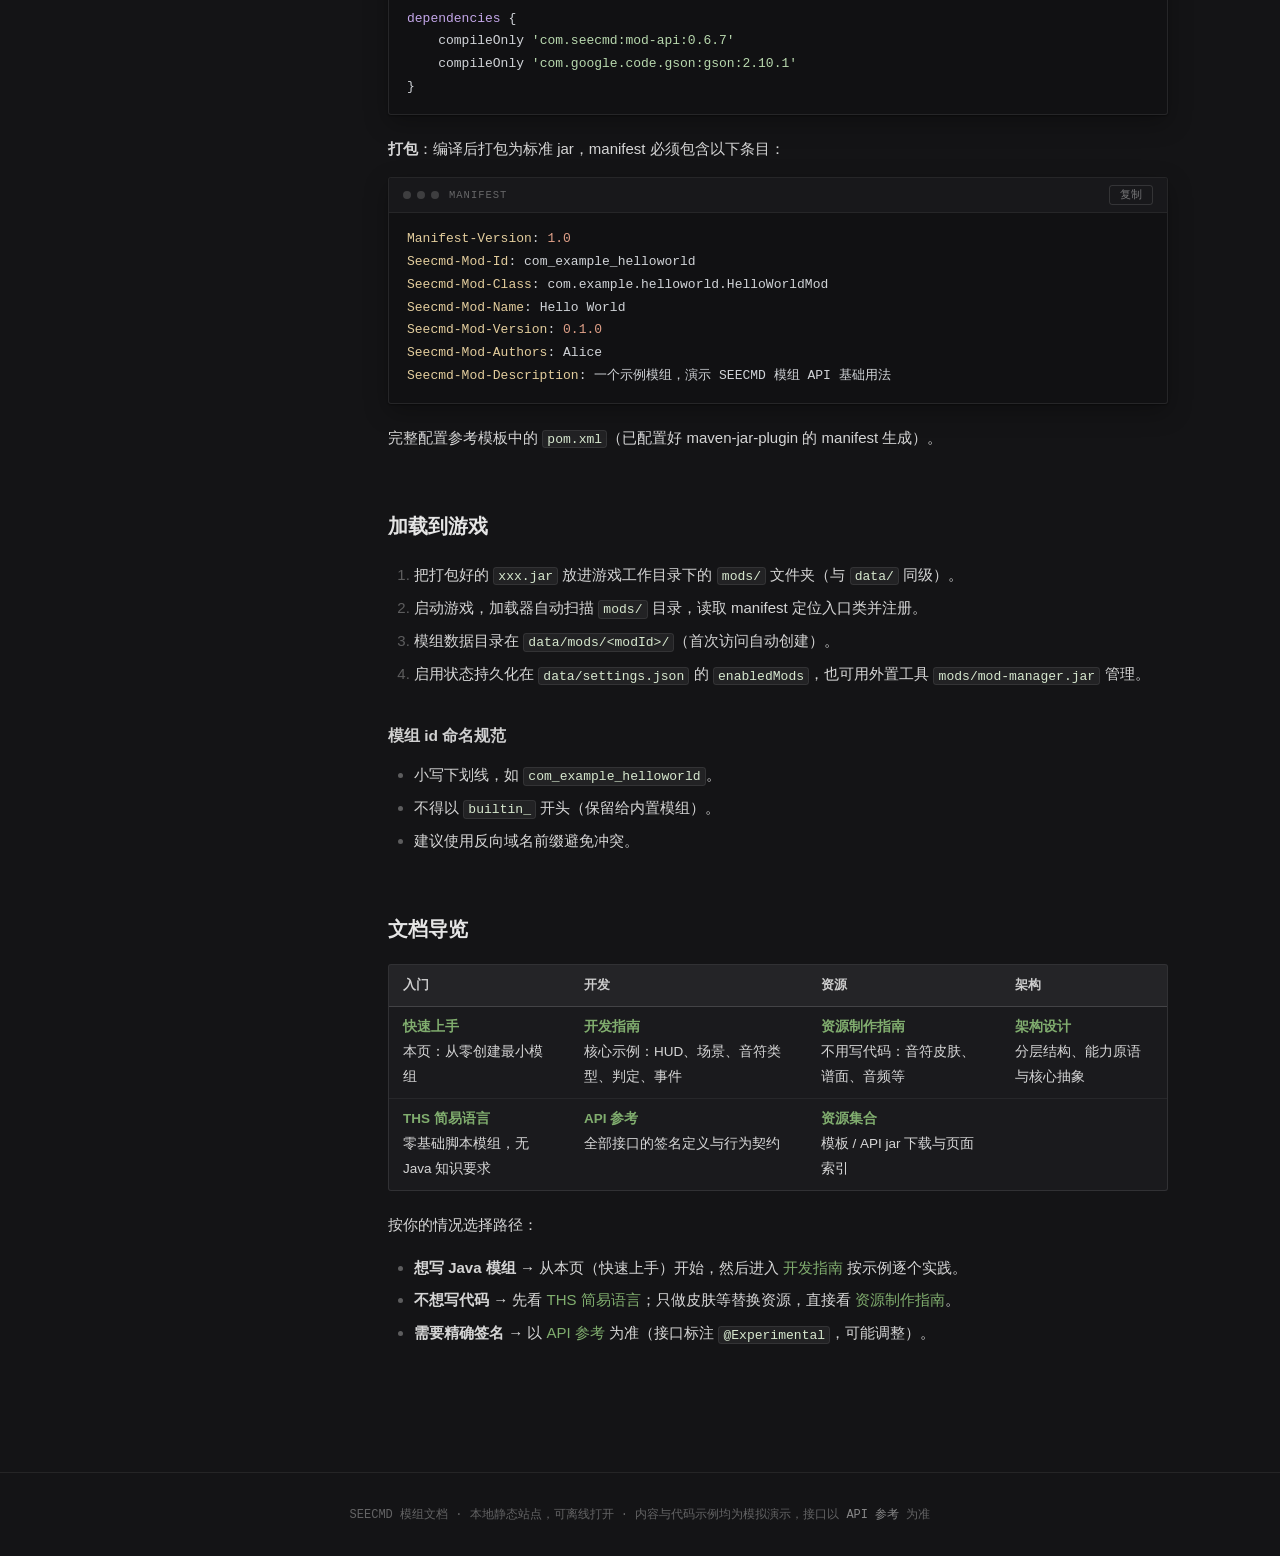
==== commit c846f766: "Rebuild doc site: low-saturation cyber-terminal design; hit-effect & BackgroundRenderer docs; nav gr" ====
--- a/index.html
+++ b/index.html
@@ -8,31 +8,35 @@
 </head>
 <body>
 
+<div class="boot-screen" aria-hidden="true">
+  <div class="boot-logo">SEECMD</div>
+  <div class="boot-bar"></div>
+  <div class="boot-meta">
+    <span>SYS:// DOC SYSTEM v2.0</span>
+    <span>MODULES LOADED</span>
+  </div>
+</div>
+
 <header class="site-header">
   <div class="brand-group">
-    <a class="brand" href="index.html">SEECMD</a>
-    <div class="doc-switcher">
-      <button class="switcher-btn" onclick="toggleMenu(event)">标准Java模组开发 ▾</button>
-      <div class="switcher-menu" id="switcherMenu">
-        <a href="index.html" class="active">标准Java模组开发文档</a>
-        <a href="ths.html" >THS简易语言开发文档</a>
-        <a href="assets.html" >资源制作指南</a>
-        <a href="resources.html" >资源集合</a>
-      </div>
-    </div>
+    <a class="brand" href="index.html">SEECMD<span class="brand-caret"></span></a>
     <button class="nav-toggle" onclick="toggleNav()" aria-label="菜单">&#9776;</button>
   </div>
-  <nav>
-    <a href="index.html" class="active">快速上手</a>
-    <a href="guide.html">开发指南</a>
-    <a href="api.html">API 参考</a>
-    <a href="design.html">架构设计</a>
+  <nav class="main-nav">
+    <div class="nav-group"><span class="nav-group-label">入门</span><a href="index.html" class="active">快速上手</a><a href="ths.html">THS 简易语言</a></div>
+    <div class="nav-group"><span class="nav-group-label">开发</span><a href="guide.html">开发指南</a><a href="api.html">API 参考</a></div>
+    <div class="nav-group"><span class="nav-group-label">资源</span><a href="assets.html">资源制作</a><a href="resources.html">资源集合</a></div>
+    <div class="nav-group"><span class="nav-group-label">架构</span><a href="design.html">架构设计</a></div>
   </nav>
-  <span class="version">v2 · @Experimental</span>
+  <div class="header-hud">
+    <span class="hud-clock mono">--:--:--</span>
+    <span class="version">v2 &#183; @Experimental</span>
+  </div>
 </header>
 <div class="layout">
-<aside class="sidebar"><div class="toc-title">本页目录</div><nav class="toc"><ul><li class="l2"><a href="#什么是-seecmd-模组">什么是 SEECMD 模组</a></li><li class="l2"><a href="#最快路径官方模板推荐">最快路径：官方模板（推荐）</a></li><li class="l2"><a href="#验证模组已加载">验证模组已加载</a></li><li class="l2"><a href="#进阶手工搭建工程">进阶：手工搭建工程</a></li><li class="l2"><a href="#加载到游戏">加载到游戏</a></li><li class="l3"><a href="#模组-id-命名规范">模组 id 命名规范</a></li><li class="l2"><a href="#下一步">下一步</a></li></ul></nav></aside>
+<aside class="sidebar"><div class="toc-title">// 本页目录</div><nav class="toc"><ul><li class="l2"><a href="#什么是-seecmd-模组">什么是 SEECMD 模组</a></li><li class="l2"><a href="#最快路径官方模板推荐">最快路径：官方模板（推荐）</a></li><li class="l2"><a href="#验证模组已加载">验证模组已加载</a></li><li class="l2"><a href="#进阶手工搭建工程">进阶：手工搭建工程</a></li><li class="l2"><a href="#加载到游戏">加载到游戏</a></li><li class="l3"><a href="#模组-id-命名规范">模组 id 命名规范</a></li><li class="l2"><a href="#文档导览">文档导览</a></li></ul></nav><div class="sidebar-path"><span class="prompt">C:\</span>SEECMD::DOC /QUICKSTART<span class="cursor">&#9612;</span></div></aside>
 <main class="content">
+<div class="page-path"><span class="prompt">&gt;</span> SEECMD::DOC /QUICKSTART</div>
 <h1>快速上手</h1>
 <p class="doc-sub">从零开始：创建项目 → 编写最小模组 → 打包 → 加载到游戏</p>
 <h2 id="什么是-seecmd-模组">什么是 SEECMD 模组</h2>
@@ -44,7 +48,7 @@
 <ol><li>下载 <a href="https://github.com/luocaan/Theseus_doc/raw/main/assets/mods-template-0.1.0.zip" rel="noopener">mods-template-0.1.0.zip</a>（已内含 <code>mod-api</code> jar 与 <code>build.bat</code>）并解压。</li><li>编辑 <code>build.bat</code> 顶部的 4 个变量：<code>MOD_ID</code>、<code>MOD_NAME</code>、<code>MOD_VERSION</code>、<code>MOD_CLASS</code>（指向你的入口类）。</li><li>在 <code>src\main\java</code> 下写你的模组代码（参考模板里的 <code>ExampleMod</code>），资源放 <code>src\main\resources</code>。</li><li>双击 <code>build.bat</code>，产物在 <code>target\&lt;MOD_ID&gt;-&lt;MOD_VERSION&gt;.jar</code>。</li><li>把 jar 复制到游戏的 <code>mods\</code> 目录，启动游戏，模组即被加载。</li></ol>
 <p><strong>你唯一需要的环境是 JDK 17+</strong>（安装时勾选「加入 PATH」即可）。其余全部由模板代劳。</p>
 <p>最小模组只需实现 <code>Mod</code> 接口：</p>
-<div class="code-wrap"><div class="code-head"><span class="code-lang">java</span></div><pre><code>package com.example.helloworld;
+<div class="code-wrap"><div class="code-head"><span class="code-dots"><i></i><i></i><i></i></span><span class="code-lang">java</span></div><pre><code>package com.example.helloworld;
 
 import com.seecmd.mod.api.Mod;
 import com.seecmd.mod.api.ModContext;
@@ -82,10 +86,10 @@
 <blockquote><p><strong>重要</strong>：依赖 scope 必须为 <code>provided</code>（Maven）或 <code>compileOnly</code>（Gradle）。API 由宿主在运行期提供，模组 jar 不得把宿主类打进去。</p></blockquote>
 <p><strong>第一步：安装 mod-api 到本地仓库（只需一次）</strong></p>
 <p>从 <a href="https://github.com/luocaan/Theseus_doc/raw/main/assets/mod-api-0.6.7.jar" rel="noopener">这里</a> 下载 jar，执行：</p>
-<div class="code-wrap"><div class="code-head"><span class="code-lang">text</span></div><pre><code>mvn install:install-file -Dfile=mod-api-0.6.7.jar -DgroupId=com.seecmd -DartifactId=mod-api -Dversion=0.6.7 -Dpackaging=jar</code></pre></div>
+<div class="code-wrap"><div class="code-head"><span class="code-dots"><i></i><i></i><i></i></span><span class="code-lang">text</span></div><pre><code>mvn install:install-file -Dfile=mod-api-0.6.7.jar -DgroupId=com.seecmd -DartifactId=mod-api -Dversion=0.6.7 -Dpackaging=jar</code></pre></div>
 <p><strong>第二步：声明依赖</strong></p>
 <p>Maven 示例：</p>
-<div class="code-wrap"><div class="code-head"><span class="code-lang">xml</span></div><pre><code>&lt;dependencies&gt;
+<div class="code-wrap"><div class="code-head"><span class="code-dots"><i></i><i></i><i></i></span><span class="code-lang">xml</span></div><pre><code>&lt;dependencies&gt;
     &lt;dependency&gt;
         &lt;groupId&gt;com.seecmd&lt;/groupId&gt;
         &lt;artifactId&gt;mod-api&lt;/artifactId&gt;
@@ -100,12 +104,12 @@
     &lt;/dependency&gt;
 &lt;/dependencies&gt;</code></pre></div>
 <p>Gradle 示例：</p>
-<div class="code-wrap"><div class="code-head"><span class="code-lang">groovy</span></div><pre><code>dependencies {
+<div class="code-wrap"><div class="code-head"><span class="code-dots"><i></i><i></i><i></i></span><span class="code-lang">groovy</span></div><pre><code>dependencies {
     compileOnly 'com.seecmd:mod-api:0.6.7'
     compileOnly 'com.google.code.gson:gson:2.10.1'
 }</code></pre></div>
 <p><strong>打包</strong>：编译后打包为标准 jar，manifest 必须包含以下条目：</p>
-<div class="code-wrap"><div class="code-head"><span class="code-lang">manifest</span></div><pre><code>Manifest-Version: 1.0
+<div class="code-wrap"><div class="code-head"><span class="code-dots"><i></i><i></i><i></i></span><span class="code-lang">manifest</span></div><pre><code>Manifest-Version: 1.0
 Seecmd-Mod-Id: com_example_helloworld
 Seecmd-Mod-Class: com.example.helloworld.HelloWorldMod
 Seecmd-Mod-Name: Hello World
@@ -117,21 +121,14 @@
 <ol><li>把打包好的 <code>xxx.jar</code> 放进游戏工作目录下的 <code>mods/</code> 文件夹（与 <code>data/</code> 同级）。</li><li>启动游戏，加载器自动扫描 <code>mods/</code> 目录，读取 manifest 定位入口类并注册。</li><li>模组数据目录在 <code>data/mods/&lt;modId&gt;/</code>（首次访问自动创建）。</li><li>启用状态持久化在 <code>data/settings.json</code> 的 <code>enabledMods</code>，也可用外置工具 <code>mods/mod-manager.jar</code> 管理。</li></ol>
 <h3 id="模组-id-命名规范">模组 id 命名规范</h3>
 <ul><li>小写下划线，如 <code>com_example_helloworld</code>。</li><li>不得以 <code>builtin_</code> 开头（保留给内置模组）。</li><li>建议使用反向域名前缀避免冲突。</li></ul>
-<h2 id="下一步">下一步</h2>
-<ul><li><strong><a href="guide.html">开发指南</a></strong>：完整的核心示例——替换进度条 HUD、MISS 触发自定义场景、注册新音符类型、判定修改、事件监听，每个示例都带实时预览。</li><li><strong><a href="api.html">API 参考</a></strong>：全部接口的签名定义与行为契约，含 RenderCanvas 绘制沙盒预览。</li><li><strong><a href="resources.html">资源集合</a></strong>：文档站提供的全部资源一览（模板、API jar、各文档页面）。</li><li><strong><a href="design.html">架构设计</a></strong>：能力原语、内容注册表、RenderCanvas 抽象与 api / spi / host 分层。</li><li><strong><a href="assets.html">资源制作</a></strong>：不用写代码，制作自定义音符皮肤（图片皮肤 / 字符皮肤）并应用到游戏。</li><li><strong><a href="ths.html">THS 简易语言</a></strong>：无需 Java 基础，用简单脚本就能做出游戏模组，适合零基础入门。</li></ul>
+<h2 id="文档导览">文档导览</h2>
+<table><thead><tr><th>入门</th><th>开发</th><th>资源</th><th>架构</th></tr></thead><tbody><tr><td><strong><a href="index.html">快速上手</a></strong><br>本页：从零创建最小模组</td><td><strong><a href="guide.html">开发指南</a></strong><br>核心示例：HUD、场景、音符类型、判定、事件</td><td><strong><a href="assets.html">资源制作指南</a></strong><br>不用写代码：音符皮肤、谱面、音频等</td><td><strong><a href="design.html">架构设计</a></strong><br>分层结构、能力原语与核心抽象</td></tr><tr><td><strong><a href="ths.html">THS 简易语言</a></strong><br>零基础脚本模组，无 Java 知识要求</td><td><strong><a href="api.html">API 参考</a></strong><br>全部接口的签名定义与行为契约</td><td><strong><a href="resources.html">资源集合</a></strong><br>模板 / API jar 下载与页面索引</td><td></td></tr></tbody></table>
+<p>按你的情况选择路径：</p>
+<ul><li><strong>想写 Java 模组</strong> → 从本页（快速上手）开始，然后进入 <a href="guide.html">开发指南</a> 按示例逐个实践。</li><li><strong>不想写代码</strong> → 先看 <a href="ths.html">THS 简易语言</a>；只做皮肤等替换资源，直接看 <a href="assets.html">资源制作指南</a>。</li><li><strong>需要精确签名</strong> → 以 <a href="api.html">API 参考</a> 为准（接口标注 <code>@Experimental</code>，可能调整）。</li></ul>
 </main>
 </div>
-<footer class="site-foot">SEECMD 模组文档 · 本地静态站点，可离线打开 · 内容与代码示例均为模拟演示，接口以 <a href="api.html">API 参考</a> 为准</footer>
+<footer class="site-foot"><span class="foot-line">SEECMD 模组文档 · 本地静态站点，可离线打开 · 内容与代码示例均为模拟演示，接口以 <a href="api.html">API 参考</a> 为准</span></footer>
 <script>
-function toggleMenu(e) {
-  e.stopPropagation();
-  var menu = document.getElementById("switcherMenu");
-  if (menu) menu.classList.toggle("open");
-}
-document.addEventListener("click", function() {
-  var menu = document.getElementById("switcherMenu");
-  if (menu) menu.classList.remove("open");
-});
 function toggleNav() {
   // 移动端：汉堡按钮打开本页目录（sidebar TOC）
   var sb = document.querySelector(".sidebar");
--- a/assets/style.css
+++ b/assets/style.css
@@ -1,29 +1,37 @@
 /* ============================================================
    SEECMD 模组文档站 — 共享样式
-   黑白灰主导 + 单一蓝灰点缀，Metro / Modern 风格
+   设计语言（提炼自 rainmorime 个人站，应用于文档场景）：
+   · 色彩极简：近黑底 #141416，唯一强调色为低饱和绿
+   · 层级靠透明度：主文 0.92 / 次文 0.55 / 弱化 0.38 / 线 0.10
+   · 强调色只出现在"有信息含义"处：链接、active、状态、代码高亮
+   · 动效克制：一次性淡入 + 缓慢呼吸，无霓虹闪烁
+   · 留白充分：大间距 + 低密度装饰，靠排版而非边框堆砌
    ============================================================ */
 
 :root {
-  --bg: #f6f7f9;
-  --bg-elev: #ffffff;
-  --bg-code: #16181d;
-  --fg: #1c1e22;
-  --fg-dim: #5b626c;
-  --fg-faint: #8a919c;
-  --line: #e2e4e8;
-  --line-strong: #c8ccd3;
-  --accent: #3f5f90;
-  --accent-ink: #2b4470;
-  --ok: #1f7a4d;
-  --warn: #a16207;
-  --plan: #6b7280;
-  --danger: #b42318;
-  --shadow: 0 1px 2px rgba(20, 22, 26, 0.06), 0 2px 10px rgba(20, 22, 26, 0.05);
-  --radius: 6px;
-  --header-h: 54px;
+  --bg: #141416;
+  --panel: #1a1a1d;
+  --elev: #202024;
+  --code-bg: #111113;
+  --code-head: #18181b;
+  --fg: rgba(230, 230, 230, 0.92);
+  --fg-dim: rgba(230, 230, 230, 0.55);
+  --fg-faint: rgba(230, 230, 230, 0.38);
+  --line: rgba(255, 255, 255, 0.10);
+  --line-strong: rgba(255, 255, 255, 0.17);
+  --accent: rgba(140, 190, 120, 0.9);      /* 低饱和绿（主强调） */
+  --accent-strong: #b2f2bb;
+  --accent-glow: rgba(140, 190, 120, 0.20);
+  --ok: rgba(140, 190, 120, 0.9);
+  --warn: rgba(220, 170, 90, 0.9);
+  --plan: rgba(150, 155, 165, 0.8);
+  --danger: rgba(230, 120, 110, 0.9);
+  --shadow: 0 1px 2px rgba(0, 0, 0, 0.4), 0 8px 24px rgba(0, 0, 0, 0.28);
+  --radius: 3px;
+  --header-h: 58px;
   --font: -apple-system, "Segoe UI", "Microsoft YaHei", "PingFang SC",
-          "Noto Sans CJK SC", "Helvetica Neue", Arial, sans-serif;
-  --mono: "JetBrains Mono", "Cascadia Code", Consolas, "Courier New", monospace;
+          "Noto Sans SC", "Noto Sans CJK SC", "Helvetica Neue", Arial, sans-serif;
+  --mono: "Cascadia Code", "JetBrains Mono", Consolas, "SF Mono", "Courier New", monospace;
 }
 
 * { box-sizing: border-box; }
@@ -35,22 +43,32 @@
   font-family: var(--font);
   color: var(--fg);
   background: var(--bg);
-  line-height: 1.75;
+  line-height: 1.85;
   font-size: 15px;
   -webkit-font-smoothing: antialiased;
 }
 
-a { color: var(--accent-ink); text-decoration: none; }
-a:hover { text-decoration: underline; }
+::selection { background: rgba(230, 230, 230, 0.85); color: #1a1a1a; text-shadow: none; }
+
+.mono { font-family: var(--mono); }
+
+/* ---------- 基础元素 ---------- */
+
+a {
+  color: var(--accent);
+  text-decoration: none;
+  transition: color 0.15s ease;
+}
+a:hover { color: var(--accent-strong); text-decoration: underline; text-underline-offset: 3px; }
 
 code {
   font-family: var(--mono);
-  font-size: 0.88em;
-  background: #eef0f3;
-  border: 1px solid #e0e3e8;
-  border-radius: 4px;
-  padding: 0.06em 0.34em;
-  color: #2a3b57;
+  font-size: 0.87em;
+  background: rgba(255, 255, 255, 0.06);
+  border: 1px solid rgba(255, 255, 255, 0.08);
+  border-radius: 3px;
+  padding: 0.05em 0.32em;
+  color: #d7e8cf;
 }
 pre code {
   background: none;
@@ -58,11 +76,9 @@
   padding: 0;
   color: inherit;
   font-size: 13px;
-  line-height: 1.7;
+  line-height: 1.75;
   display: block;
 }
-
-::selection { background: #cfe0f5; }
 
 /* ================= 顶部导航 ================= */
 
@@ -71,372 +87,402 @@
   top: 0;
   z-index: 50;
   height: var(--header-h);
-  background: var(--bg-elev);
-  border-bottom: 1px solid var(--line);
-  display: flex;
-  align-items: center;
-  padding: 0 20px;
-  gap: 8px;
-}
-.site-header .brand-group {
-  display: flex;
-  align-items: center;
-  gap: 8px;
+  background: rgba(20, 20, 22, 0.86);
+  backdrop-filter: blur(10px);
+  border-bottom: 1px solid rgba(255, 255, 255, 0.07);
+  display: flex;
+  align-items: center;
+  padding: 0 24px;
+  gap: 10px;
+}
+
+/* 品牌：等宽粗体 + 缓慢呼吸光标 */
+.brand-group {
+  display: flex;
+  align-items: center;
+  gap: 10px;
   margin-right: 18px;
-}
-.site-header .brand {
+  flex: none;
+}
+.brand {
+  font-family: var(--mono);
   font-weight: 700;
-  font-size: 15px;
+  font-size: 16px;
+  letter-spacing: 3px;
+  color: rgba(240, 240, 240, 0.95);
+  display: flex;
+  align-items: center;
+  gap: 2px;
+  text-decoration: none;
+}
+.brand:hover { color: #fff; text-decoration: none; }
+.brand-caret {
+  width: 7px;
+  height: 14px;
+  background: rgba(230, 230, 230, 0.75);
+  animation: caret-breathe 2.2s ease-in-out infinite;
+}
+@keyframes caret-breathe {
+  0%, 100% { opacity: 0.9; }
+  50% { opacity: 0.25; }
+}
+
+/* 分组导航 */
+.main-nav {
+  display: flex;
+  gap: 14px;
+  flex: 1;
+  min-width: 0;
+  overflow-x: auto;
+  scrollbar-width: none;
+}
+.main-nav::-webkit-scrollbar { display: none; }
+.nav-group {
+  display: flex;
+  align-items: center;
+  gap: 1px;
+  flex: none;
+}
+.nav-group-label {
+  font-family: var(--mono);
+  font-size: 10px;
+  letter-spacing: 2px;
+  text-transform: uppercase;
+  color: rgba(230, 230, 230, 0.3);
+  margin-right: 4px;
+  padding-right: 8px;
+  border-right: 1px solid rgba(255, 255, 255, 0.08);
+  white-space: nowrap;
+}
+.main-nav a {
+  padding: 5px 10px;
+  color: rgba(230, 230, 230, 0.55);
+  font-size: 13px;
+  white-space: nowrap;
+  text-decoration: none;
+  position: relative;
+  border-bottom: 2px solid transparent;
+}
+.main-nav a:hover { color: rgba(240, 240, 240, 0.95); text-decoration: none; }
+.main-nav a.active {
+  color: var(--accent-strong);
+  border-bottom-color: rgba(140, 190, 120, 0.75);
+  font-weight: 600;
+}
+
+/* 右侧 HUD：角落小字 */
+.header-hud {
+  display: flex;
+  align-items: center;
+  gap: 12px;
+  flex: none;
+}
+.hud-clock {
+  font-family: var(--mono);
+  font-size: 11px;
+  letter-spacing: 1px;
+  color: rgba(230, 230, 230, 0.38);
+}
+.site-header .version {
+  font-family: var(--mono);
+  font-size: 10.5px;
   letter-spacing: 0.5px;
-  color: var(--fg);
-  display: flex;
-  align-items: center;
-  gap: 8px;
-}
-.site-header .brand .mark {
-  width: 22px;
-  height: 22px;
-  border: 2px solid var(--accent);
-  border-radius: 4px;
-  display: inline-flex;
-  align-items: center;
-  justify-content: center;
-  font-size: 11px;
-  font-weight: 800;
-  color: var(--accent);
-}
-.site-header nav {
-  display: flex;
-  gap: 4px;
-  flex: 1;
-  overflow-x: auto;
-}
-.site-header nav a {
-  padding: 6px 12px;
-  border-radius: var(--radius);
-  color: var(--fg-dim);
-  font-size: 13.5px;
+  color: rgba(230, 230, 230, 0.3);
   white-space: nowrap;
 }
-.site-header nav a:hover { background: #f0f2f5; text-decoration: none; color: var(--fg); }
-.site-header nav a.active { background: #e6ebf3; color: var(--accent-ink); font-weight: 600; }
-.site-header .version {
-  font-family: var(--mono);
-  font-size: 12px;
-  color: var(--fg-faint);
-  border: 1px solid var(--line);
-  padding: 2px 8px;
-  border-radius: 999px;
-  white-space: nowrap;
-}
-
-/* 汉堡菜单按钮（桌面隐藏） */
-.nav-toggle {
-  display: none;
-}
-
-/* 文档切换下拉菜单 */
-.doc-switcher {
-  position: relative;
-}
-.switcher-btn {
-  background: none;
-  border: 1px solid var(--line);
-  border-radius: var(--radius);
-  color: var(--fg-dim);
-  cursor: pointer;
-  font-size: 12.5px;
-  padding: 4px 10px;
-  display: flex;
-  align-items: center;
-  gap: 4px;
-  white-space: nowrap;
-  font-family: var(--font);
-}
-.switcher-btn:hover {
-  background: #f0f2f5;
-  color: var(--fg);
-}
-.switcher-menu {
-  position: absolute;
-  top: 100%;
-  left: 0;
-  margin-top: 4px;
-  background: var(--bg-elev);
-  border: 1px solid var(--line-strong);
-  border-radius: var(--radius);
-  box-shadow: var(--shadow);
-  padding: 6px 0;
-  display: none;
-  z-index: 100;
-  min-width: 200px;
-}
-.switcher-menu.open {
-  display: block;
-}
-.switcher-menu a {
-  display: block;
-  padding: 8px 14px;
-  color: var(--fg-dim);
-  text-decoration: none;
-  font-size: 13px;
-  border-left: 3px solid transparent;
-}
-.switcher-menu a:hover {
-  background: #f0f2f5;
-  color: var(--fg);
-  text-decoration: none;
-}
-.switcher-menu a.active {
-  background: #eef2f8;
-  color: var(--accent-ink);
-  font-weight: 600;
-  border-left-color: var(--accent);
-}
+
+.nav-toggle { display: none; }
 
 /* ================= 布局：侧栏目录 + 正文 ================= */
 
 .layout {
-  max-width: 1180px;
+  max-width: 1120px;
   margin: 0 auto;
   display: grid;
-  grid-template-columns: 260px minmax(0, 1fr);
-  gap: 32px;
-  padding: 26px 24px 90px;
+  grid-template-columns: 232px minmax(0, 1fr);
+  gap: 44px;
+  padding: 40px 32px 110px;
 }
 .sidebar {
   position: sticky;
-  top: calc(var(--header-h) + 18px);
+  top: calc(var(--header-h) + 24px);
   align-self: start;
-  max-height: calc(100vh - var(--header-h) - 36px);
+  max-height: calc(100vh - var(--header-h) - 48px);
   overflow: hidden;
   display: flex;
   flex-direction: column;
-  border-right: 1px solid var(--line);
-  padding-right: 14px;
 }
 .sidebar .toc-title {
-  font-size: 11px;
-  letter-spacing: 2px;
+  font-family: var(--mono);
+  font-size: 10.5px;
+  letter-spacing: 2.5px;
   text-transform: uppercase;
-  color: var(--fg-faint);
-  margin-bottom: 8px;
-  font-weight: 600;
-}
-.sidebar nav.toc { overflow-y: auto; padding-right: 6px; }
+  color: rgba(230, 230, 230, 0.35);
+  margin-bottom: 10px;
+}
+.sidebar nav.toc { overflow-y: auto; padding-right: 8px; }
 .toc ul { list-style: none; margin: 0; padding: 0; }
-.toc ul ul { padding-left: 12px; }
+.toc ul ul { padding-left: 14px; }
 .toc a {
   display: block;
-  padding: 4px 8px;
+  padding: 4px 10px;
   border-left: 2px solid transparent;
-  color: var(--fg-dim);
+  color: rgba(230, 230, 230, 0.5);
   font-size: 13px;
-  border-radius: 0 4px 4px 0;
-  line-height: 1.5;
-}
-.toc a:hover { color: var(--fg); background: #eef0f3; text-decoration: none; }
-.toc li.l2 > a { font-weight: 600; color: var(--fg); }
-.toc a.active { color: var(--accent-ink); border-left-color: var(--accent); background: #eef2f8; font-weight: 600; }
+  line-height: 1.6;
+  border-radius: 0 2px 2px 0;
+}
+.toc a:hover { color: rgba(235, 235, 235, 0.9); background: rgba(255, 255, 255, 0.04); text-decoration: none; }
+.toc li.l2 > a { color: rgba(230, 230, 230, 0.75); font-weight: 600; }
+.toc a.active {
+  color: var(--accent-strong);
+  border-left-color: rgba(140, 190, 120, 0.75);
+  background: rgba(140, 190, 120, 0.07);
+}
+.sidebar-path {
+  margin-top: 18px;
+  padding-top: 14px;
+  border-top: 1px solid rgba(255, 255, 255, 0.07);
+  font-family: var(--mono);
+  font-size: 10px;
+  color: rgba(230, 230, 230, 0.3);
+  overflow-wrap: anywhere;
+  display: flex;
+  align-items: center;
+  gap: 5px;
+}
+.sidebar-path .prompt { color: rgba(230, 230, 230, 0.4); }
+.sidebar-path .cursor {
+  color: rgba(230, 230, 230, 0.6);
+  animation: caret-breathe 2.2s ease-in-out infinite;
+  margin-left: 1px;
+}
 
 /* ================= 正文 ================= */
 
 .content { min-width: 0; }
+
+/* 页面路径：终端提示符（小字灰，无彩色胶囊） */
+.page-path {
+  font-family: var(--mono);
+  font-size: 11px;
+  letter-spacing: 1px;
+  color: rgba(230, 230, 230, 0.4);
+  margin-bottom: 22px;
+}
+.page-path .prompt { color: var(--accent); font-weight: 700; }
+
 .content h1 {
-  font-size: 28px;
+  font-size: 30px;
   font-weight: 700;
   letter-spacing: -0.3px;
-  margin: 6px 0 6px;
-  padding-bottom: 12px;
-  border-bottom: 2px solid var(--fg);
+  margin: 0 0 10px;
+  color: rgba(245, 245, 245, 0.96);
 }
 .content > .doc-sub {
   color: var(--fg-dim);
   font-size: 14px;
-  margin: 0 0 28px;
+  margin: 0 0 40px;
 }
 .content h2 {
-  font-size: 21px;
-  font-weight: 700;
-  margin: 44px 0 14px;
-  padding: 8px 0 8px 12px;
-  border-left: 4px solid var(--accent);
-  background: linear-gradient(90deg, #eef1f6 0%, transparent 60%);
-  scroll-margin-top: calc(var(--header-h) + 16px);
+  font-size: 20px;
+  font-weight: 650;
+  margin: 56px 0 16px;
+  color: rgba(240, 240, 240, 0.95);
+  scroll-margin-top: calc(var(--header-h) + 18px);
 }
 .content h3 {
-  font-size: 16.5px;
-  font-weight: 700;
-  margin: 30px 0 10px;
-  scroll-margin-top: calc(var(--header-h) + 16px);
+  font-size: 15.5px;
+  font-weight: 650;
+  margin: 34px 0 10px;
+  color: rgba(235, 235, 235, 0.88);
+  scroll-margin-top: calc(var(--header-h) + 18px);
 }
 .content h4 {
-  font-size: 14.5px;
+  font-size: 14px;
   font-weight: 600;
-  margin: 22px 0 8px;
-  color: #33373d;
-}
-.content p { margin: 0 0 14px; color: #26292e; }
-.content ul, .content ol { margin: 0 0 14px; padding-left: 24px; }
-.content li { margin-bottom: 4px; }
-.content li > ul, .content li > ol { margin-top: 4px; }
+  margin: 24px 0 8px;
+  color: rgba(230, 230, 230, 0.75);
+}
+.content p { margin: 0 0 15px; }
+.content ul, .content ol { margin: 0 0 15px; padding-left: 26px; }
+.content li { margin-bottom: 5px; }
+.content li > ul, .content li > ol { margin-top: 5px; }
+.content li::marker { color: rgba(230, 230, 230, 0.35); }
 
 .content hr {
   border: none;
-  border-top: 1px solid var(--line-strong);
-  margin: 34px 0;
-}
-
-/* 状态徽章（已实现 / 规划中） */
+  border-top: 1px solid rgba(255, 255, 255, 0.1);
+  margin: 44px 0;
+}
+
+/* 状态徽章 */
 .st {
   display: inline-block;
   font-size: 12px;
   font-weight: 600;
-  padding: 0 8px;
-  border-radius: 4px;
-  line-height: 1.8;
+  padding: 0 9px;
+  border-radius: 3px;
+  line-height: 1.9;
   white-space: nowrap;
   vertical-align: 1px;
-}
-.st.ok { background: #e7f3ec; color: var(--ok); border: 1px solid #c5e3d2; }
-.st.plan { background: #eef0f2; color: var(--plan); border: 1px solid #d9dce1; }
+  font-family: var(--mono);
+}
+.st.ok {
+  background: rgba(140, 190, 120, 0.12);
+  color: var(--accent-strong);
+  border: 1px solid rgba(140, 190, 120, 0.35);
+}
+.st.plan {
+  background: rgba(255, 255, 255, 0.05);
+  color: rgba(230, 230, 230, 0.5);
+  border: 1px solid rgba(255, 255, 255, 0.12);
+}
 
 /* 引用块 */
 .content blockquote {
-  margin: 0 0 16px;
-  padding: 10px 16px;
-  border-left: 3px solid var(--line-strong);
-  background: #eef0f3;
-  border-radius: 0 4px 4px 0;
-  color: #3c4149;
+  margin: 0 0 18px;
+  padding: 12px 20px;
+  border-left: 3px solid rgba(255, 255, 255, 0.22);
+  background: rgba(255, 255, 255, 0.03);
+  color: rgba(230, 230, 230, 0.72);
   font-size: 14px;
+  border-radius: 0 3px 3px 0;
 }
 .content blockquote p { margin: 0 0 8px; color: inherit; }
 .content blockquote p:last-child { margin-bottom: 0; }
-.content blockquote ul, .content blockquote ol { margin-bottom: 8px; }
 
 /* 表格 */
 .content table {
   width: 100%;
   border-collapse: collapse;
-  margin: 0 0 18px;
+  margin: 0 0 20px;
   font-size: 13.5px;
   display: block;
   overflow-x: auto;
-  border: 1px solid var(--line-strong);
+  border: 1px solid rgba(255, 255, 255, 0.1);
   border-radius: var(--radius);
-}
-.content thead { background: #eef0f3; }
+  background: var(--panel);
+}
+.content thead { background: rgba(255, 255, 255, 0.045); }
 .content th {
   text-align: left;
   font-weight: 600;
-  color: #2c3138;
-  padding: 8px 12px;
-  border-bottom: 1px solid var(--line-strong);
+  color: rgba(235, 235, 235, 0.85);
+  padding: 9px 14px;
+  border-bottom: 1px solid rgba(255, 255, 255, 0.14);
   white-space: nowrap;
+  font-size: 12.5px;
+  letter-spacing: 0.3px;
 }
 .content td {
-  padding: 7px 12px;
-  border-bottom: 1px solid var(--line);
+  padding: 8px 14px;
+  border-bottom: 1px solid rgba(255, 255, 255, 0.06);
   vertical-align: top;
 }
-.content tbody tr:nth-child(even) { background: #fafbfc; }
 .content tbody tr:last-child td { border-bottom: none; }
+.content tbody tr:hover { background: rgba(255, 255, 255, 0.03); }
 .content td code, .content th code { white-space: nowrap; }
 
-/* 代码块 */
+/* 代码块：暗色终端窗口 */
 .code-wrap {
   position: relative;
-  margin: 0 0 18px;
+  margin: 0 0 20px;
   border-radius: var(--radius);
   overflow: hidden;
+  border: 1px solid rgba(255, 255, 255, 0.09);
+  background: var(--code-bg);
   box-shadow: var(--shadow);
-  background: var(--bg-code);
 }
 .code-wrap .code-head {
   display: flex;
   align-items: center;
-  justify-content: space-between;
-  background: #101216;
-  border-bottom: 1px solid #26292f;
-  padding: 6px 12px;
+  gap: 10px;
+  background: var(--code-head);
+  border-bottom: 1px solid rgba(255, 255, 255, 0.06);
+  padding: 7px 14px;
+}
+.code-wrap .code-dots { display: flex; gap: 6px; flex: none; }
+.code-wrap .code-dots i {
+  width: 8px;
+  height: 8px;
+  border-radius: 50%;
+  background: rgba(230, 230, 230, 0.18);
 }
 .code-wrap .code-lang {
   font-family: var(--mono);
-  font-size: 11px;
-  color: #7d838d;
+  font-size: 10.5px;
+  color: rgba(230, 230, 230, 0.38);
   text-transform: uppercase;
-  letter-spacing: 0.5px;
+  letter-spacing: 1px;
+  flex: 1;
 }
 .code-wrap .copy-btn {
-  font-family: var(--font);
-  font-size: 11.5px;
-  color: #aab0ba;
+  font-family: var(--mono);
+  font-size: 10.5px;
+  color: rgba(230, 230, 230, 0.45);
   background: none;
-  border: 1px solid #33373f;
-  border-radius: 4px;
+  border: 1px solid rgba(255, 255, 255, 0.12);
+  border-radius: 3px;
   padding: 2px 10px;
   cursor: pointer;
 }
-.code-wrap .copy-btn:hover { color: #fff; border-color: #555c67; }
-.code-wrap .copy-btn.copied { color: #7ee2a8; border-color: #2c6b4a; }
-.code-wrap pre {
-  margin: 0;
-  padding: 14px 16px;
-  overflow-x: auto;
-}
-.code-wrap pre code { color: #d3d7de; }
-
-/* 语法高亮 */
-.code-wrap code .hl-comment { color: #6c7280; font-style: italic; }
-.code-wrap code .hl-string { color: #7ee2a8; }
-.code-wrap code .hl-string-key { color: #ffcb6b; }
-.code-wrap code .hl-keyword { color: #c792ea; }
-.code-wrap code .hl-type { color: #82aaff; }
-.code-wrap code .hl-number { color: #f78c6c; }
-.code-wrap code .hl-annotation { color: #ffcb6b; }
-.code-wrap code .hl-method { color: #82aaff; }
-.code-wrap code .hl-attr { color: #ffcb6b; }
-.code-wrap code .hl-tag { color: #f07178; }
-.code-wrap code .hl-tag-end { color: #f07178; }
+.code-wrap .copy-btn:hover { color: var(--accent-strong); border-color: rgba(140, 190, 120, 0.4); }
+.code-wrap .copy-btn.copied { color: var(--accent-strong); border-color: rgba(140, 190, 120, 0.4); }
+.code-wrap pre { margin: 0; padding: 15px 18px; overflow-x: auto; }
+.code-wrap pre code { color: rgba(225, 228, 232, 0.92); }
+
+/* 语法高亮（低饱和，融入暗色） */
+.code-wrap code .hl-comment { color: rgba(230, 230, 230, 0.32); font-style: italic; }
+.code-wrap code .hl-string { color: #b8d8ae; }
+.code-wrap code .hl-string-key { color: #e3cd9d; }
+.code-wrap code .hl-keyword { color: #c3a6e8; }
+.code-wrap code .hl-type { color: #9db8e8; }
+.code-wrap code .hl-number { color: #e0a088; }
+.code-wrap code .hl-annotation { color: #e3cd9d; }
+.code-wrap code .hl-method { color: #9db8e8; }
+.code-wrap code .hl-attr { color: #e3cd9d; }
+.code-wrap code .hl-tag { color: #e8969c; }
+.code-wrap code .hl-tag-end { color: #e8969c; }
 
 /* ================= 预览组件（demo） ================= */
 
 .demo {
-  margin: 22px 0 26px;
-  border: 1px solid var(--line-strong);
+  margin: 24px 0 28px;
+  border: 1px solid rgba(255, 255, 255, 0.1);
   border-radius: var(--radius);
-  background: var(--bg-elev);
+  background: var(--panel);
   box-shadow: var(--shadow);
   overflow: hidden;
 }
 .demo-head {
   display: flex;
   align-items: center;
-  gap: 8px;
-  padding: 8px 14px;
-  background: linear-gradient(180deg, #fbfbfc, #f1f3f6);
-  border-bottom: 1px solid var(--line);
+  gap: 10px;
+  padding: 9px 16px;
+  background: rgba(255, 255, 255, 0.03);
+  border-bottom: 1px solid rgba(255, 255, 255, 0.07);
 }
 .demo-head .play-ic {
-  width: 18px;
-  height: 18px;
+  width: 17px;
+  height: 17px;
   border-radius: 50%;
-  background: var(--accent);
+  background: rgba(140, 190, 120, 0.2);
+  border: 1px solid rgba(140, 190, 120, 0.45);
   display: inline-flex;
   align-items: center;
   justify-content: center;
 }
 .demo-head .play-ic::after {
   content: "";
-  border-left: 6px solid #fff;
-  border-top: 4px solid transparent;
-  border-bottom: 4px solid transparent;
+  border-left: 5px solid var(--accent);
+  border-top: 3px solid transparent;
+  border-bottom: 3px solid transparent;
   margin-left: 2px;
 }
-.demo-head .demo-title { font-size: 13px; font-weight: 700; color: var(--fg); }
+.demo-head .demo-title { font-size: 12.5px; font-weight: 650; color: rgba(240, 240, 240, 0.9); font-family: var(--mono); }
 .demo-head .demo-cap { font-size: 12px; color: var(--fg-dim); flex: 1; }
-.demo-body { padding: 16px; }
+.demo-body { padding: 18px; }
 
 .demo canvas, .demo svg { max-width: 100%; }
 
@@ -446,64 +492,67 @@
   flex-wrap: wrap;
   gap: 8px;
   align-items: center;
-  margin-bottom: 12px;
+  margin-bottom: 14px;
 }
 .demo button.btn {
   font-family: var(--font);
   font-size: 12.5px;
-  border: 1px solid var(--line-strong);
-  background: #fff;
+  border: 1px solid rgba(255, 255, 255, 0.14);
+  background: var(--elev);
   color: var(--fg);
-  border-radius: 5px;
-  padding: 4px 12px;
+  border-radius: 3px;
+  padding: 4px 13px;
   cursor: pointer;
-}
-.demo button.btn:hover { border-color: var(--accent); color: var(--accent-ink); background: #f5f8fc; }
-.demo button.btn.on { background: var(--accent); border-color: var(--accent); color: #fff; }
+  transition: border-color 0.15s, color 0.15s;
+}
+.demo button.btn:hover { border-color: rgba(140, 190, 120, 0.45); color: var(--accent-strong); }
+.demo button.btn.on { background: rgba(140, 190, 120, 0.12); border-color: rgba(140, 190, 120, 0.5); color: var(--accent-strong); }
 .demo label { font-size: 12.5px; color: var(--fg-dim); }
-.demo input[type="range"] { accent-color: var(--accent); width: 150px; }
+.demo input[type="range"] { accent-color: rgba(140, 190, 120, 0.9); width: 150px; }
 .demo select {
   font-family: var(--font);
   font-size: 12.5px;
   padding: 3px 6px;
-  border: 1px solid var(--line-strong);
-  border-radius: 5px;
-  background: #fff;
+  border: 1px solid rgba(255, 255, 255, 0.14);
+  border-radius: 3px;
+  background: var(--elev);
+  color: var(--fg);
 }
 .demo .log {
   font-family: var(--mono);
   font-size: 12px;
-  line-height: 1.7;
-  background: #101216;
-  color: #c8cdd5;
-  border-radius: 5px;
-  padding: 10px 12px;
+  line-height: 1.8;
+  background: var(--code-bg);
+  color: rgba(225, 228, 232, 0.9);
+  border-radius: 3px;
+  padding: 12px 14px;
   max-height: 190px;
   overflow-y: auto;
   white-space: pre-wrap;
   word-break: break-all;
-}
-.demo .log .lg-info { color: #9fb2d8; }
-.demo .log .lg-ok { color: #7ee2a8; }
-.demo .log .lg-warn { color: #e8b96b; }
-.demo .log .lg-miss { color: #e88b7e; }
-.demo .log .lg-dim { color: #6c7280; }
+  border: 1px solid rgba(255, 255, 255, 0.08);
+}
+.demo .log .lg-info { color: rgba(160, 185, 225, 0.85); }
+.demo .log .lg-ok { color: var(--accent-strong); }
+.demo .log .lg-warn { color: rgba(220, 170, 90, 0.9); }
+.demo .log .lg-miss { color: rgba(230, 140, 130, 0.9); }
+.demo .log .lg-dim { color: rgba(230, 230, 230, 0.32); }
 .demo .hud {
   font-family: var(--mono);
   font-size: 12px;
   display: grid;
   grid-template-columns: repeat(auto-fit, minmax(110px, 1fr));
   gap: 6px;
-  margin-bottom: 12px;
+  margin-bottom: 14px;
 }
 .demo .hud .cell {
-  background: #f3f4f6;
-  border: 1px solid var(--line);
-  border-radius: 5px;
-  padding: 6px 10px;
+  background: var(--code-bg);
+  border: 1px solid rgba(255, 255, 255, 0.08);
+  border-radius: 3px;
+  padding: 7px 10px;
   text-align: center;
 }
-.demo .hud .cell b { display: block; font-size: 16px; color: var(--fg); }
+.demo .hud .cell b { display: block; font-size: 16px; color: var(--accent-strong); }
 .demo .hud .cell span { font-size: 11px; color: var(--fg-faint); }
 
 /* 判定窗口可视化 */
@@ -516,7 +565,7 @@
   font-family: var(--mono);
   font-size: 10px;
   color: var(--fg-faint);
-  background: var(--bg-elev);
+  background: var(--panel);
   padding: 0 3px;
 }
 .dw-result {
@@ -529,8 +578,8 @@
 .dw-badge {
   font-weight: 700;
   padding: 2px 12px;
-  border-radius: 4px;
-  color: #fff;
+  border-radius: 3px;
+  color: #141416;
   font-size: 13px;
 }
 .dw-wins {
@@ -540,57 +589,57 @@
   margin-top: 4px;
 }
 .dw-wins .cell { text-align: center; }
-.dw-wins .cell b { font-size: 14px; }
+.dw-wins .cell b { font-size: 14px; color: var(--fg); }
 .dw-wins .cell span { font-size: 10px; color: var(--fg-faint); display: block; }
 
-/* 霓虹进度条 / 谱面解析 画面 */
+/* 谱面解析 画面 */
 .screen {
   position: relative;
-  background: #0c0e12;
-  border-radius: 5px;
+  background: var(--code-bg);
+  border-radius: 3px;
   overflow: hidden;
   width: 100%;
+  border: 1px solid rgba(255, 255, 255, 0.08);
 }
 .screen .bar {
   position: absolute;
   left: 40px;
   right: 40px;
   bottom: 22px;
-  height: 8px;
-  background: #000;
+  height: 7px;
+  background: rgba(255, 255, 255, 0.05);
 }
 .screen .bar .fill {
   position: absolute;
   left: 0;
   top: 0;
   bottom: 0;
-  background: #00ffc8;
-  box-shadow: 0 0 6px rgba(0, 255, 200, 0.7);
+  background: rgba(140, 190, 120, 0.85);
 }
 .screen .bar .edge {
   position: absolute;
   inset: 0;
-  border: 1px solid rgba(255, 255, 255, 0.35);
+  border: 1px solid rgba(255, 255, 255, 0.3);
 }
 .screen .bars { position: absolute; left: 40px; right: 40px; top: 30px; bottom: 40px; }
 .screen .lane {
   position: absolute;
   top: 0;
   bottom: 0;
-  border-left: 1px solid rgba(255, 255, 255, 0.12);
+  border-left: 1px solid rgba(255, 255, 255, 0.08);
 }
 .screen .note {
   position: absolute;
-  background: #00b4ff;
+  background: rgba(160, 195, 225, 0.9);
   border-radius: 2px;
 }
-.screen .note.slide { background: linear-gradient(90deg, #00b4ff, #0078ff); }
+.screen .note.slide { background: linear-gradient(90deg, rgba(160, 195, 225, 0.9), rgba(120, 160, 200, 0.9)); }
 .screen .jl {
   position: absolute;
   left: 0;
   right: 0;
   bottom: 40px;
-  border-top: 1px solid rgba(255, 255, 255, 0.6);
+  border-top: 1px solid rgba(140, 190, 120, 0.55);
 }
 .screen .jl::after {
   content: "";
@@ -599,170 +648,144 @@
   right: 0;
   top: 0;
   height: 3px;
-  background: rgba(255, 255, 255, 0.25);
+  background: rgba(140, 190, 120, 0.18);
 }
 
 /* 事件日志 */
-.demo .feed { font-family: var(--mono); font-size: 12px; line-height: 1.7; max-height: 220px; overflow-y: auto; background: #101216; border-radius: 5px; padding: 10px 12px; }
+.demo .feed {
+  font-family: var(--mono);
+  font-size: 12px;
+  line-height: 1.8;
+  max-height: 220px;
+  overflow-y: auto;
+  background: var(--code-bg);
+  border-radius: 3px;
+  padding: 12px 14px;
+  border: 1px solid rgba(255, 255, 255, 0.08);
+}
 .demo .feed .ev { display: flex; gap: 8px; }
-.demo .feed .ev .tag { flex: none; min-width: 148px; }
-.demo .feed .ev .ts { color: #5a606b; flex: none; }
+.demo .feed .ev .tag { flex: none; min-width: 148px; color: var(--fg); }
+.demo .feed .ev .ts { color: var(--fg-faint); flex: none; }
 
 /* 连击行为表 */
 .demo table.tiny { font-size: 12.5px; margin: 10px 0 4px; }
-.demo table.tiny th, .demo table.tiny td { padding: 4px 10px; border: 1px solid var(--line); }
+.demo table.tiny th, .demo table.tiny td { padding: 4px 10px; border: 1px solid rgba(255, 255, 255, 0.1); }
 .demo .chip {
   display: inline-block;
   font-size: 11px;
   font-weight: 700;
   padding: 1px 8px;
   border-radius: 999px;
-  color: #fff;
+  color: #141416;
 }
 
 /* 底部 */
 .site-foot {
-  border-top: 1px solid var(--line);
-  background: var(--bg-elev);
+  border-top: 1px solid rgba(255, 255, 255, 0.07);
+  background: var(--bg);
   text-align: center;
-  padding: 26px 20px;
+  padding: 30px 20px;
   color: var(--fg-faint);
-  font-size: 12.5px;
-}
-
-/* ================= 首页 ================= */
-
-.hero {
-  max-width: 980px;
-  margin: 0 auto;
-  padding: 70px 24px 46px;
-  text-align: center;
-}
-.hero .kicker {
-  font-family: var(--mono);
   font-size: 12px;
-  letter-spacing: 4px;
-  text-transform: uppercase;
-  color: var(--fg-faint);
-  margin-bottom: 16px;
-}
-.hero h1 {
-  font-size: 42px;
-  font-weight: 800;
-  letter-spacing: -1px;
-  margin: 0 0 10px;
-}
-.hero h1 .hl { color: var(--accent); }
-.hero .sub { font-size: 16px; color: var(--fg-dim); max-width: 620px; margin: 0 auto 28px; }
-.hero .cta { display: flex; gap: 12px; justify-content: center; flex-wrap: wrap; }
-.hero .cta a {
-  font-size: 14px;
-  font-weight: 600;
-  border: 1px solid var(--line-strong);
-  background: #fff;
-  padding: 9px 20px;
-  border-radius: 6px;
-  color: var(--fg);
-}
-.hero .cta a.primary { background: var(--fg); color: #fff; border-color: var(--fg); }
-.hero .cta a:hover { text-decoration: none; transform: translateY(-1px); box-shadow: var(--shadow); }
-
-.cards {
-  max-width: 980px;
-  margin: 0 auto 30px;
-  padding: 0 24px;
-  display: grid;
-  grid-template-columns: repeat(3, 1fr);
-  gap: 16px;
-}
-.card {
-  background: var(--bg-elev);
-  border: 1px solid var(--line);
-  border-radius: var(--radius);
-  padding: 22px 20px;
-  box-shadow: var(--shadow);
-}
-.card .num {
-  font-family: var(--mono);
-  font-size: 12px;
-  color: var(--fg-faint);
-  letter-spacing: 1px;
-}
-.card h3 { margin: 8px 0 8px; font-size: 16px; font-weight: 700; }
-.card p { margin: 0 0 12px; font-size: 13.5px; color: var(--fg-dim); }
-.card a { font-size: 13px; font-weight: 600; }
-
-.quick {
-  max-width: 980px;
-  margin: 0 auto 60px;
-  padding: 0 24px;
-}
-.quick h2 {
-  font-size: 20px;
-  font-weight: 800;
-  border-left: 4px solid var(--accent);
-  padding-left: 12px;
-  margin: 0 0 16px;
-}
-.step {
-  border: 1px solid var(--line);
-  border-radius: var(--radius);
-  background: var(--bg-elev);
-  margin-bottom: 10px;
+}
+.site-foot .foot-line { font-family: var(--mono); }
+.site-foot a { color: var(--fg-dim); }
+.site-foot a:hover { color: var(--accent-strong); }
+
+/* ================= 首页启动遮罩（暗色克制版） ================= */
+
+.boot-screen {
+  position: fixed;
+  inset: 0;
+  z-index: 200;
+  background: var(--bg);
+  display: flex;
+  flex-direction: column;
+  align-items: center;
+  justify-content: center;
+  gap: 26px;
+  animation: boot-fade 2.3s ease 0.35s forwards;
+}
+.boot-logo {
+  font-family: var(--mono);
+  font-weight: 700;
+  font-size: 30px;
+  letter-spacing: 10px;
+  color: rgba(240, 240, 240, 0.96);
+  animation: boot-rise 0.6s ease-out;
+}
+.boot-bar {
+  width: 260px;
+  height: 6px;
+  background: rgba(255, 255, 255, 0.06);
+  border: 1px solid rgba(255, 255, 255, 0.1);
+  position: relative;
   overflow: hidden;
-}
-.step-head {
-  display: flex;
-  align-items: center;
-  gap: 12px;
-  padding: 13px 18px;
-  cursor: pointer;
-  user-select: none;
-}
-.step-head .idx {
-  flex: none;
-  width: 26px;
-  height: 26px;
-  border-radius: 50%;
-  background: var(--fg);
-  color: #fff;
-  font-weight: 700;
-  font-size: 13px;
-  display: inline-flex;
-  align-items: center;
-  justify-content: center;
-}
-.step-head .t { flex: 1; font-weight: 600; font-size: 14.5px; }
-.step-head .chev { color: var(--fg-faint); transition: transform 0.2s; }
-.step.open .step-head .chev { transform: rotate(90deg); }
-.step-body { display: none; padding: 4px 18px 18px 56px; }
-.step.open .step-body { display: block; }
-.step-body .code-wrap { margin-top: 10px; }
+  animation: boot-rise 0.6s ease-out 0.1s both;
+}
+.boot-bar::after {
+  content: "";
+  position: absolute;
+  left: 0; top: 0; bottom: 0;
+  width: 0;
+  background: rgba(140, 190, 120, 0.8);
+  animation: boot-fill 1.1s ease-out 0.25s forwards;
+}
+.boot-meta {
+  display: flex;
+  gap: 18px;
+  font-family: var(--mono);
+  font-size: 10px;
+  letter-spacing: 2px;
+  color: rgba(230, 230, 230, 0.35);
+  animation: boot-rise 0.6s ease-out 0.2s both;
+}
+@keyframes boot-rise { from { opacity: 0; transform: translateY(8px); } to { opacity: 1; transform: none; } }
+@keyframes boot-fill { from { width: 0; } to { width: 100%; } }
+@keyframes boot-fade {
+  0%, 82% { opacity: 1; visibility: visible; }
+  100% { opacity: 0; visibility: hidden; }
+}
+@media (prefers-reduced-motion: reduce) {
+  .boot-screen { display: none; }
+}
+
+/* ================= 滚动渐显动效 ================= */
+
+.fade-in {
+  opacity: 0;
+  transform: translateY(6px);
+  transition: opacity 0.45s ease, transform 0.45s ease;
+}
+.fade-in.visible {
+  opacity: 1;
+  transform: translateY(0);
+}
+@media (prefers-reduced-motion: reduce) {
+  .fade-in { opacity: 1; transform: none; transition: none; }
+}
+
+/* ================= 响应式 ================= */
 
 @media (max-width: 900px) {
-  .layout { grid-template-columns: 1fr; padding: 16px 14px 60px; }
-  .cards { grid-template-columns: 1fr; }
-  .hero h1 { font-size: 30px; }
-  .content table { display: block; }
+  .layout { grid-template-columns: 1fr; padding: 24px 18px 70px; }
 
   /* 顶部导航在移动端隐藏，汉堡按钮改为打开本页目录 */
-  .site-header nav { display: none; }
+  .main-nav { display: none; }
   .nav-toggle {
     display: block;
     background: none;
-    border: 1px solid var(--line);
-    border-radius: var(--radius);
-    color: var(--fg);
+    border: 1px solid rgba(255, 255, 255, 0.14);
+    border-radius: 3px;
+    color: rgba(230, 230, 230, 0.6);
     font-size: 18px;
-    padding: 4px 10px;
+    padding: 2px 11px;
     cursor: pointer;
     line-height: 1;
   }
-  .nav-toggle:hover {
-    background: #f0f2f5;
-  }
-
-  /* 本页目录改为移动端侧滑抽屉（带背景与滑动动画） */
+  .nav-toggle:hover { background: rgba(255, 255, 255, 0.06); color: var(--accent-strong); }
+
+  /* 本页目录改为移动端侧滑抽屉 */
   .sidebar {
     display: flex;
     position: fixed;
@@ -771,11 +794,11 @@
     bottom: 0;
     width: min(280px, 82vw);
     max-height: none;
-    background: var(--bg-elev);
-    border-right: 1px solid var(--line-strong);
+    background: var(--panel);
+    border-right: 1px solid rgba(255, 255, 255, 0.12);
     box-shadow: var(--shadow);
     z-index: 40;
-    padding: 16px 14px 24px;
+    padding: 18px 14px 26px;
     overflow-y: auto;
     transform: translateX(-100%);
     visibility: hidden;
@@ -788,145 +811,35 @@
   }
 }
 
-/* ================= 手机适配 ================= */
-
 @media (max-width: 768px) {
-  /* 导航栏 */
   .site-header {
     flex-wrap: wrap;
-    padding: 10px 14px;
+    padding: 9px 14px;
     gap: 8px;
+    height: auto;
   }
-  .site-header .brand-group {
-    flex: 1;
-    margin-right: 0;
-    min-width: 0;
-  }
-  .site-header .brand {
-    font-size: 14px;
-    white-space: nowrap;
-  }
-  .site-header .version {
-    display: none;
-  }
-
-  /* 文档切换下拉菜单 */
-  .switcher-btn {
-    font-size: 11.5px;
-    padding: 3px 8px;
-  }
-  .switcher-menu {
-    left: auto;
-    right: 0;
-    min-width: 180px;
-  }
-
-  /* 内容 */
-  .content {
-    padding: 0;
-    max-width: 100%;
-  }
-  .content h1 {
-    font-size: 22px;
-  }
-  .content h2 {
-    font-size: 17px;
-  }
-  .content h3 {
-    font-size: 15px;
-  }
-  .content p, .content li {
-    font-size: 14px;
-  }
-  .doc-sub {
-    font-size: 13px;
-  }
-  .content .code-wrap pre {
-    padding: 10px 12px;
-    font-size: 12px;
-  }
-  .content table {
-    font-size: 12.5px;
-  }
-  .content th, .content td {
-    padding: 5px 8px;
-  }
-  .content blockquote {
-    padding: 8px 12px;
-    font-size: 13px;
-  }
-
-  /* 首页 */
-  .hero {
-    padding: 40px 16px 30px;
-  }
-  .hero h1 {
-    font-size: 26px;
-  }
-  .hero .sub {
-    font-size: 14px;
-  }
-  .hero .cta a {
-    font-size: 13px;
-    padding: 7px 16px;
-  }
-  .cards {
-    padding: 0 14px;
-  }
-  .card {
-    padding: 16px;
-  }
-  .quick {
-    padding: 0 14px;
-  }
-  .step-head {
-    padding: 10px 14px;
-  }
-  .step-body {
-    padding: 4px 14px 14px 14px;
-  }
-
-  /* 底部 */
-  .site-foot {
-    padding: 20px 14px;
-    font-size: 12px;
-  }
-
-  /* 预览组件 */
-  .demo-head {
-    flex-wrap: wrap;
-    padding: 6px 10px;
-  }
-  .demo-head .demo-cap {
-    width: 100%;
-    font-size: 11px;
-  }
-  .demo-body {
-    padding: 10px;
-  }
-
-  /* 判定窗口可视化 */
-  .dw-wins {
-    grid-template-columns: repeat(3, 1fr);
-  }
-}
-
-@media (max-width: 480px) {
-  .site-header {
-    padding: 8px 10px;
-  }
-  .content h1 {
-    font-size: 20px;
-  }
-  .hero h1 {
-    font-size: 22px;
-  }
-  .hero {
-    padding: 30px 12px 24px;
-  }
-  .content .code-wrap pre {
-    font-size: 11px;
-  }
+  .brand-group { flex: 1; margin-right: 0; min-width: 0; }
+  .brand { font-size: 14px; white-space: nowrap; }
+  .site-header .version { display: none; }
+  .hud-clock { font-size: 10px; }
+
+  .content h1 { font-size: 23px; }
+  .content h2 { font-size: 17px; margin-top: 40px; }
+  .content h3 { font-size: 15px; }
+  .content p, .content li { font-size: 14px; }
+  .page-path { font-size: 10px; margin-bottom: 16px; }
+  .code-wrap pre { padding: 12px 14px; font-size: 12px; }
+  .content table { font-size: 12.5px; }
+  .content th, .content td { padding: 6px 10px; }
+  .content blockquote { padding: 10px 14px; font-size: 13px; }
+
+  .site-foot { padding: 24px 14px; font-size: 11.5px; }
+
+  .demo-head { flex-wrap: wrap; padding: 7px 12px; }
+  .demo-head .demo-cap { width: 100%; font-size: 11px; }
+  .demo-body { padding: 12px; }
+
+  .dw-wins { grid-template-columns: repeat(3, 1fr); }
 }
 
 /* ================= THS 在线体验 ================= */
@@ -949,25 +862,25 @@
   height: 300px;
   font-family: var(--mono);
   font-size: 12.5px;
-  line-height: 1.55;
-  background: #101216;
-  color: #c8cdd5;
-  border: 1px solid #2a2f3a;
+  line-height: 1.6;
+  background: var(--code-bg);
+  color: rgba(225, 228, 232, 0.92);
+  border: 1px solid rgba(255, 255, 255, 0.1);
   border-radius: var(--radius);
-  padding: 10px 12px;
+  padding: 12px 14px;
   resize: vertical;
   tab-size: 4;
   outline: none;
 }
 .ths-play textarea:focus {
-  border-color: var(--accent);
+  border-color: rgba(140, 190, 120, 0.45);
 }
 .ths-play canvas {
   width: 100%;
   aspect-ratio: 760 / 320;
-  border: 1px solid #2a2f3a;
+  border: 1px solid rgba(255, 255, 255, 0.1);
   border-radius: var(--radius);
-  background: #14161a;
+  background: var(--code-bg);
   display: block;
 }
 .play-row {
@@ -976,38 +889,32 @@
   flex-wrap: wrap;
   align-items: center;
 }
-.play-row .btn {
+.play-row .btn { font-size: 12px; padding: 4px 10px; }
+.play-log {
+  font-family: var(--mono);
   font-size: 12px;
-  padding: 4px 10px;
-}
-.play-log {
-  font-family: var(--mono);
-  font-size: 12px;
-  background: #0d0f13;
-  color: #9aa3b0;
+  background: var(--code-bg);
+  color: rgba(230, 230, 230, 0.55);
   border-radius: var(--radius);
-  padding: 8px 10px;
+  border: 1px solid rgba(255, 255, 255, 0.08);
+  padding: 10px 12px;
   height: 96px;
   overflow-y: auto;
-  line-height: 1.7;
-}
-.play-log .lg-ok { color: #2ea46f; }
-.play-log .lg-warn { color: #d9a03f; }
-.play-log .lg-err { color: #e35d5d; }
+  line-height: 1.8;
+}
+.play-log .lg-ok { color: var(--accent-strong); }
+.play-log .lg-warn { color: rgba(220, 170, 90, 0.9); }
+.play-log .lg-err { color: rgba(230, 120, 110, 0.9); }
 .play-hint {
   font-size: 12px;
   color: var(--fg-dim);
-  background: var(--bg-elev);
-  border: 1px dashed var(--line);
+  background: rgba(255, 255, 255, 0.03);
+  border: 1px dashed rgba(255, 255, 255, 0.14);
   border-radius: var(--radius);
-  padding: 6px 10px;
-  line-height: 1.6;
+  padding: 7px 12px;
+  line-height: 1.7;
 }
 @media (max-width: 768px) {
-  .ths-play {
-    grid-template-columns: 1fr;
-  }
-  .ths-play textarea {
-    height: 220px;
-  }
-}
+  .ths-play { grid-template-columns: 1fr; }
+  .ths-play textarea { height: 220px; }
+}
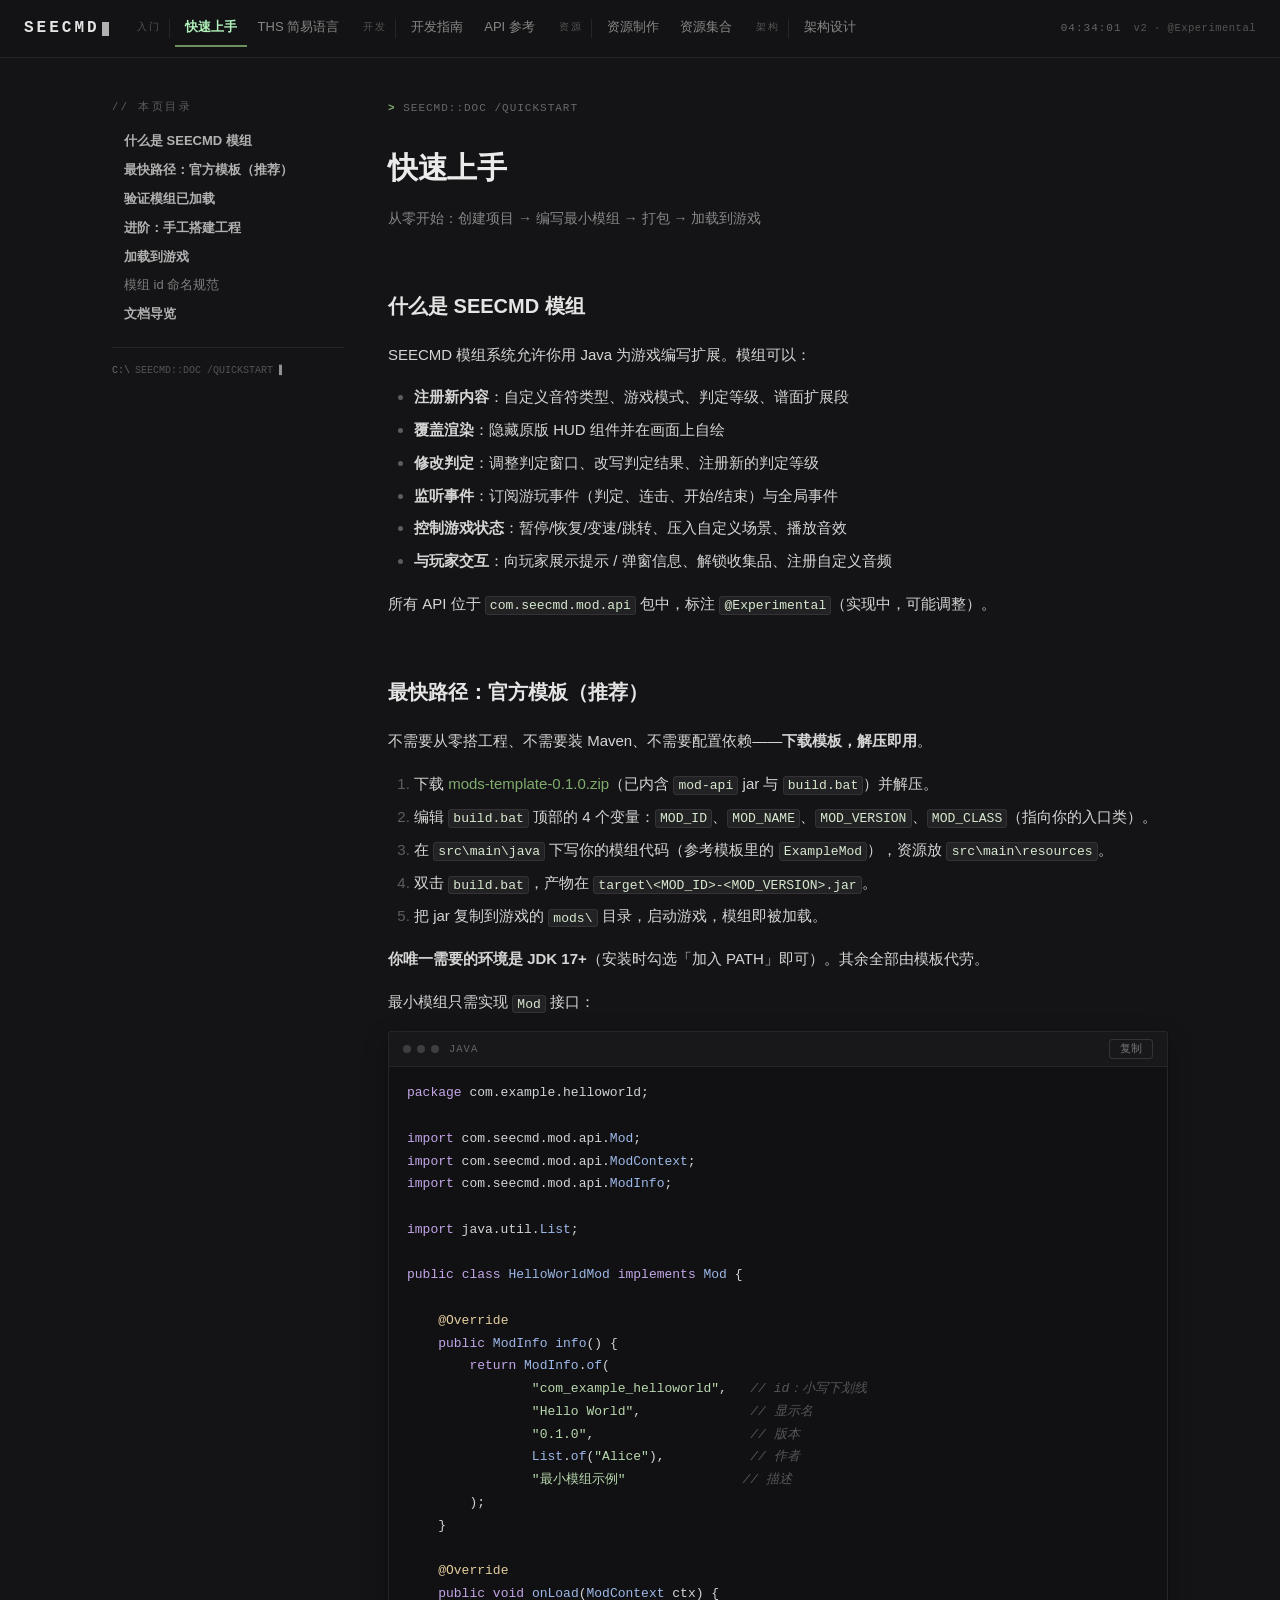
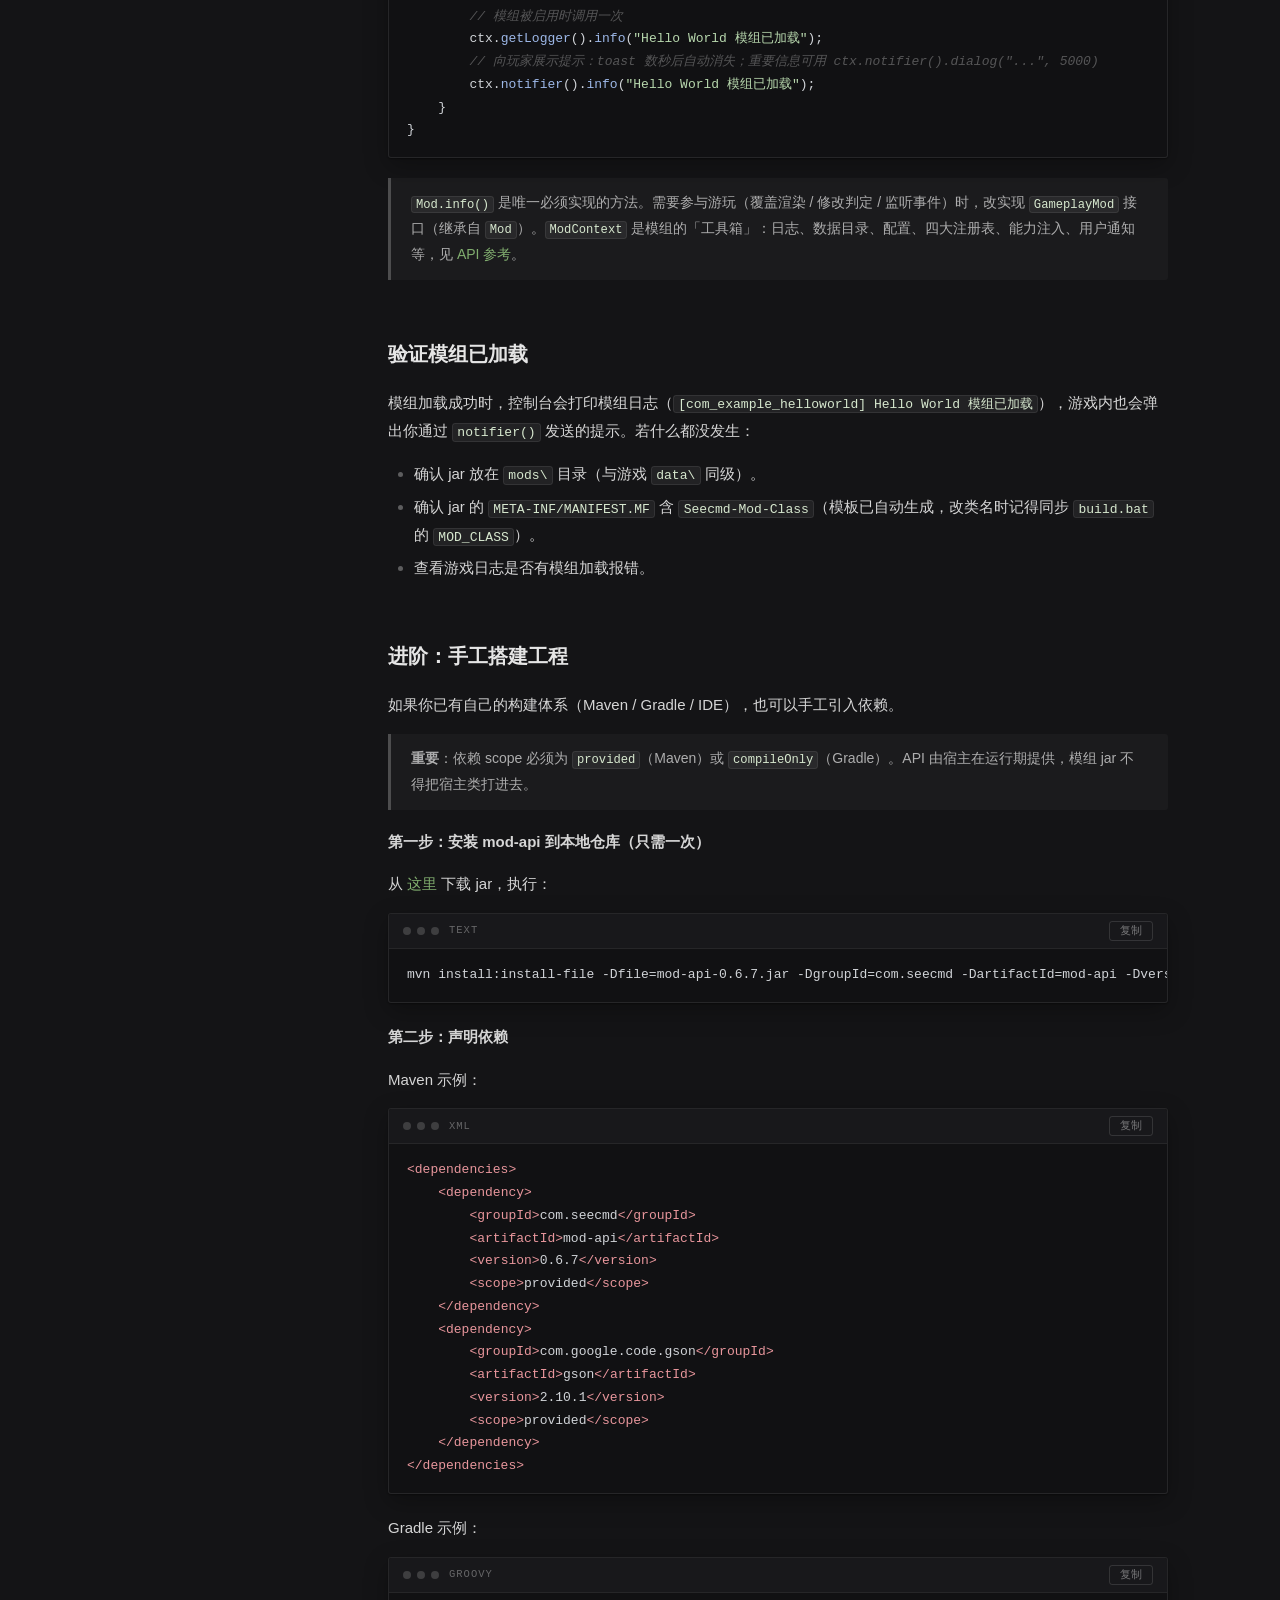
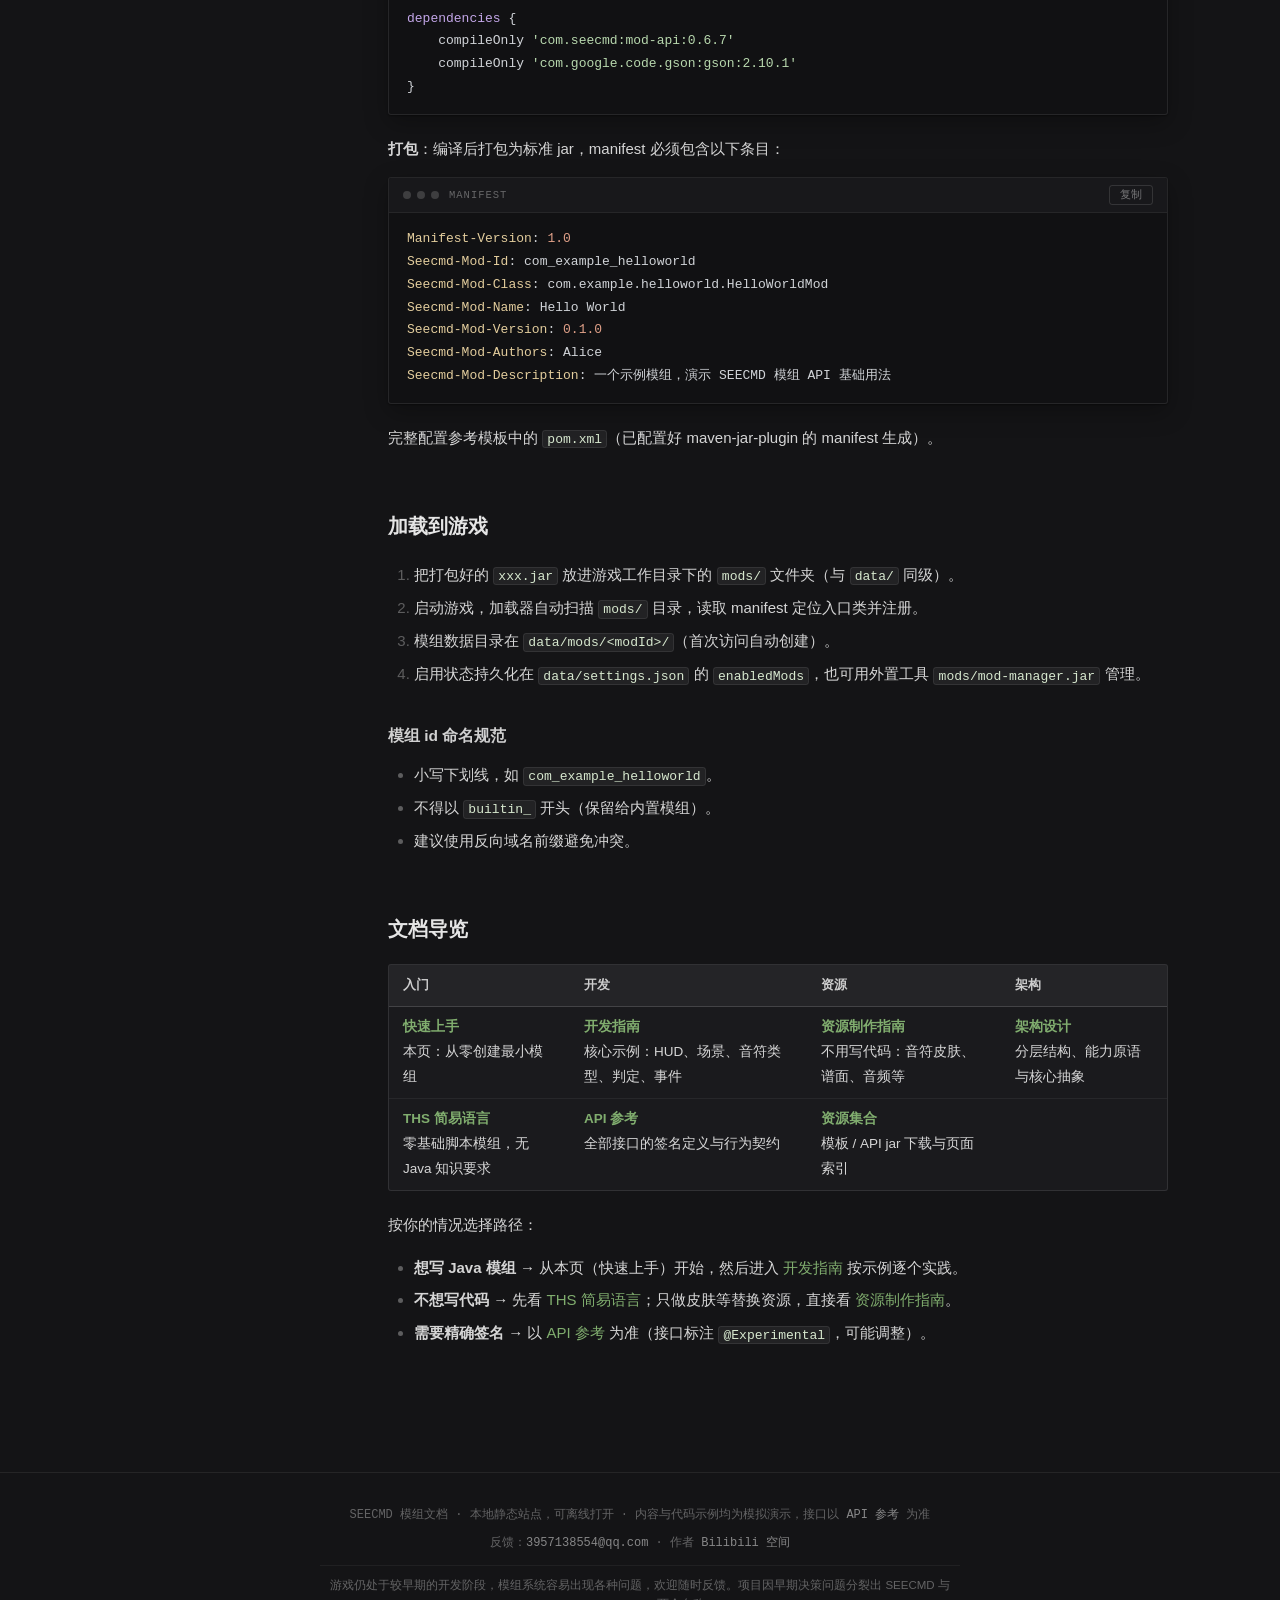
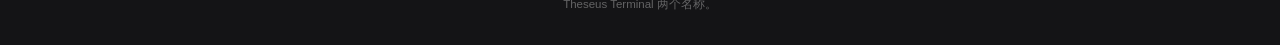
==== commit 681473d9: "Add footer: contact email, Bilibili link, early-dev notice with dual-name note" ====
--- a/index.html
+++ b/index.html
@@ -127,7 +127,7 @@
 <ul><li><strong>想写 Java 模组</strong> → 从本页（快速上手）开始，然后进入 <a href="guide.html">开发指南</a> 按示例逐个实践。</li><li><strong>不想写代码</strong> → 先看 <a href="ths.html">THS 简易语言</a>；只做皮肤等替换资源，直接看 <a href="assets.html">资源制作指南</a>。</li><li><strong>需要精确签名</strong> → 以 <a href="api.html">API 参考</a> 为准（接口标注 <code>@Experimental</code>，可能调整）。</li></ul>
 </main>
 </div>
-<footer class="site-foot"><span class="foot-line">SEECMD 模组文档 · 本地静态站点，可离线打开 · 内容与代码示例均为模拟演示，接口以 <a href="api.html">API 参考</a> 为准</span></footer>
+<footer class="site-foot"><div class="foot-row"><span class="foot-line">SEECMD 模组文档 · 本地静态站点，可离线打开 · 内容与代码示例均为模拟演示，接口以 <a href="api.html">API 参考</a> 为准</span></div><div class="foot-row"><span class="foot-line">反馈：<a href="mailto:3957138554@qq.com">3957138554@qq.com</a> · 作者 <a href="https://space.bilibili.com/3493124712171876" target="_blank" rel="noopener">Bilibili 空间</a></span></div><div class="foot-note">游戏仍处于较早期的开发阶段，模组系统容易出现各种问题，欢迎随时反馈。项目因早期决策问题分裂出 SEECMD 与 Theseus Terminal 两个名称。</div></footer>
 <script>
 function toggleNav() {
   // 移动端：汉堡按钮打开本页目录（sidebar TOC）
--- a/assets/style.css
+++ b/assets/style.css
@@ -691,6 +691,19 @@
 .site-foot .foot-line { font-family: var(--mono); }
 .site-foot a { color: var(--fg-dim); }
 .site-foot a:hover { color: var(--accent-strong); }
+.site-foot .foot-row { margin-bottom: 5px; }
+.site-foot .foot-row:last-child { margin-bottom: 0; }
+.site-foot .foot-note {
+  margin-top: 10px;
+  padding-top: 10px;
+  border-top: 1px solid rgba(255, 255, 255, 0.05);
+  color: var(--fg-faint);
+  font-size: 11.5px;
+  max-width: 640px;
+  margin-left: auto;
+  margin-right: auto;
+  line-height: 1.7;
+}
 
 /* ================= 首页启动遮罩（暗色克制版） ================= */
 
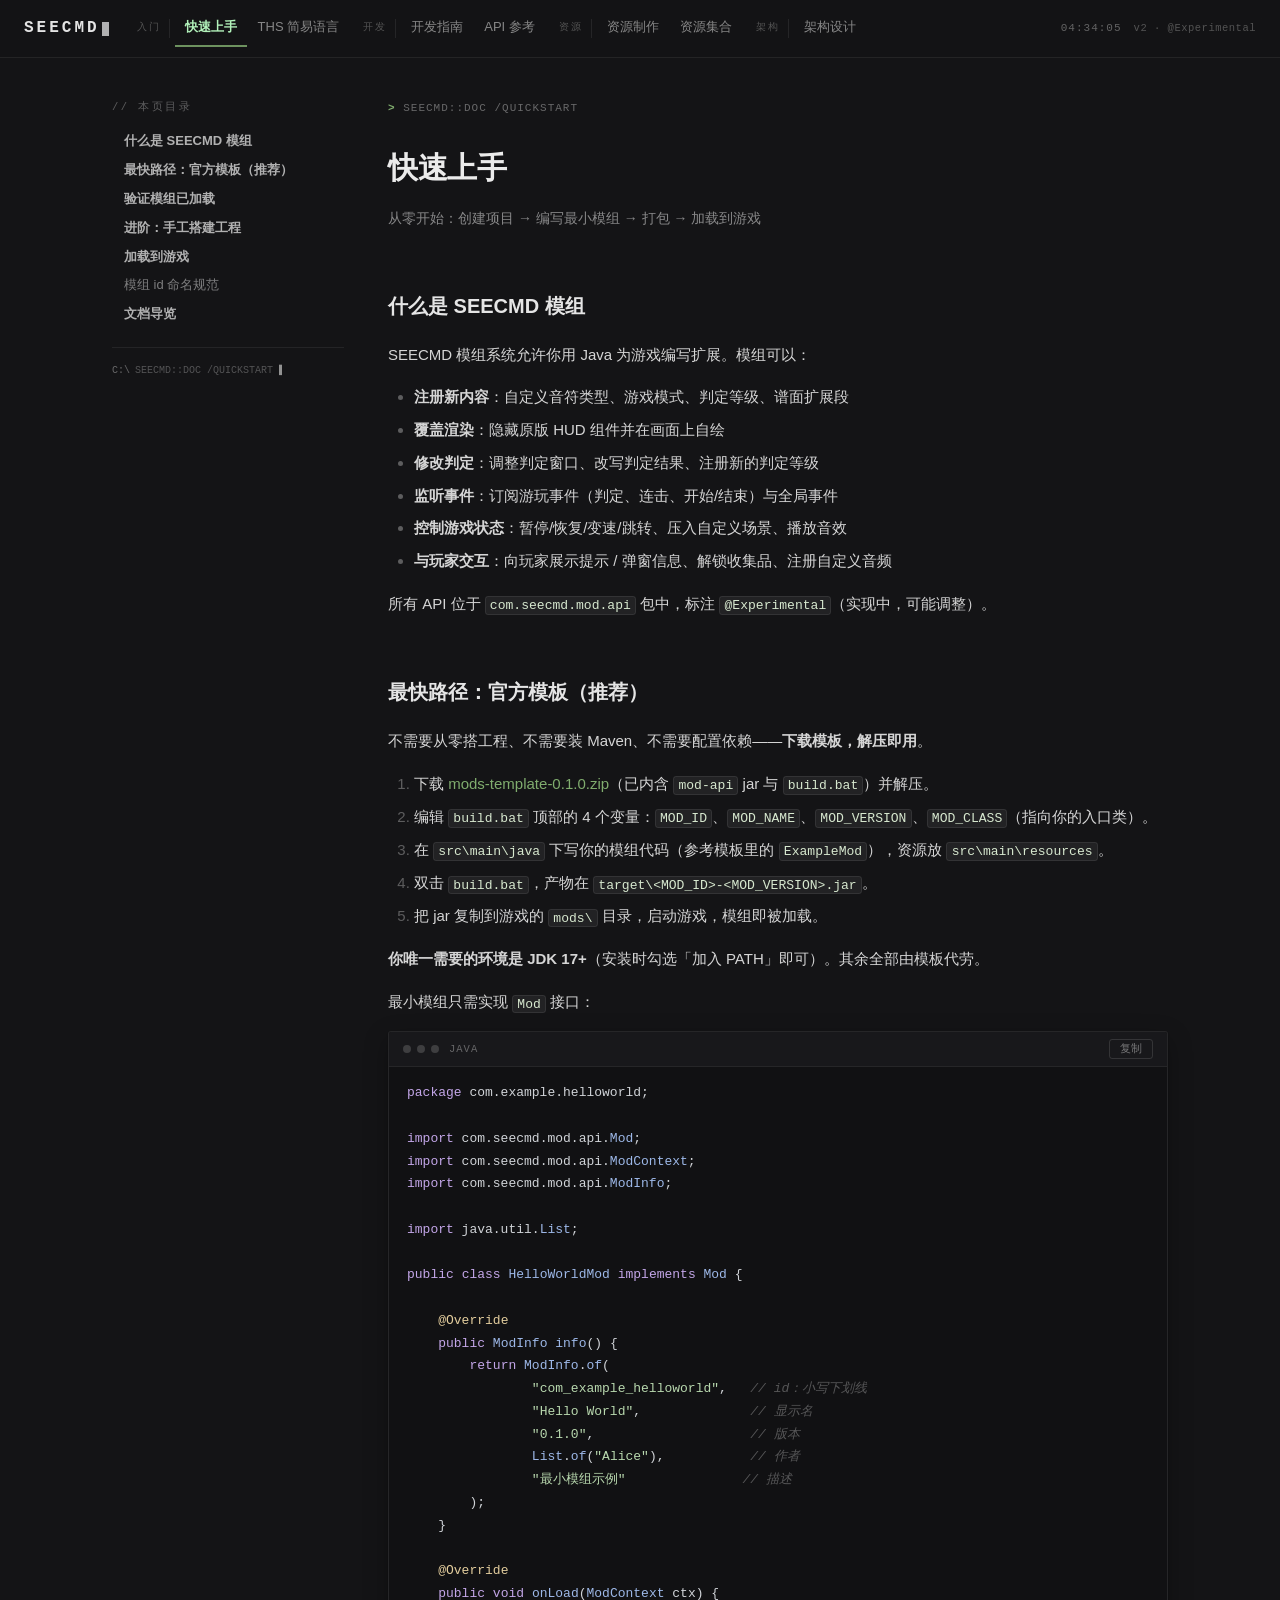
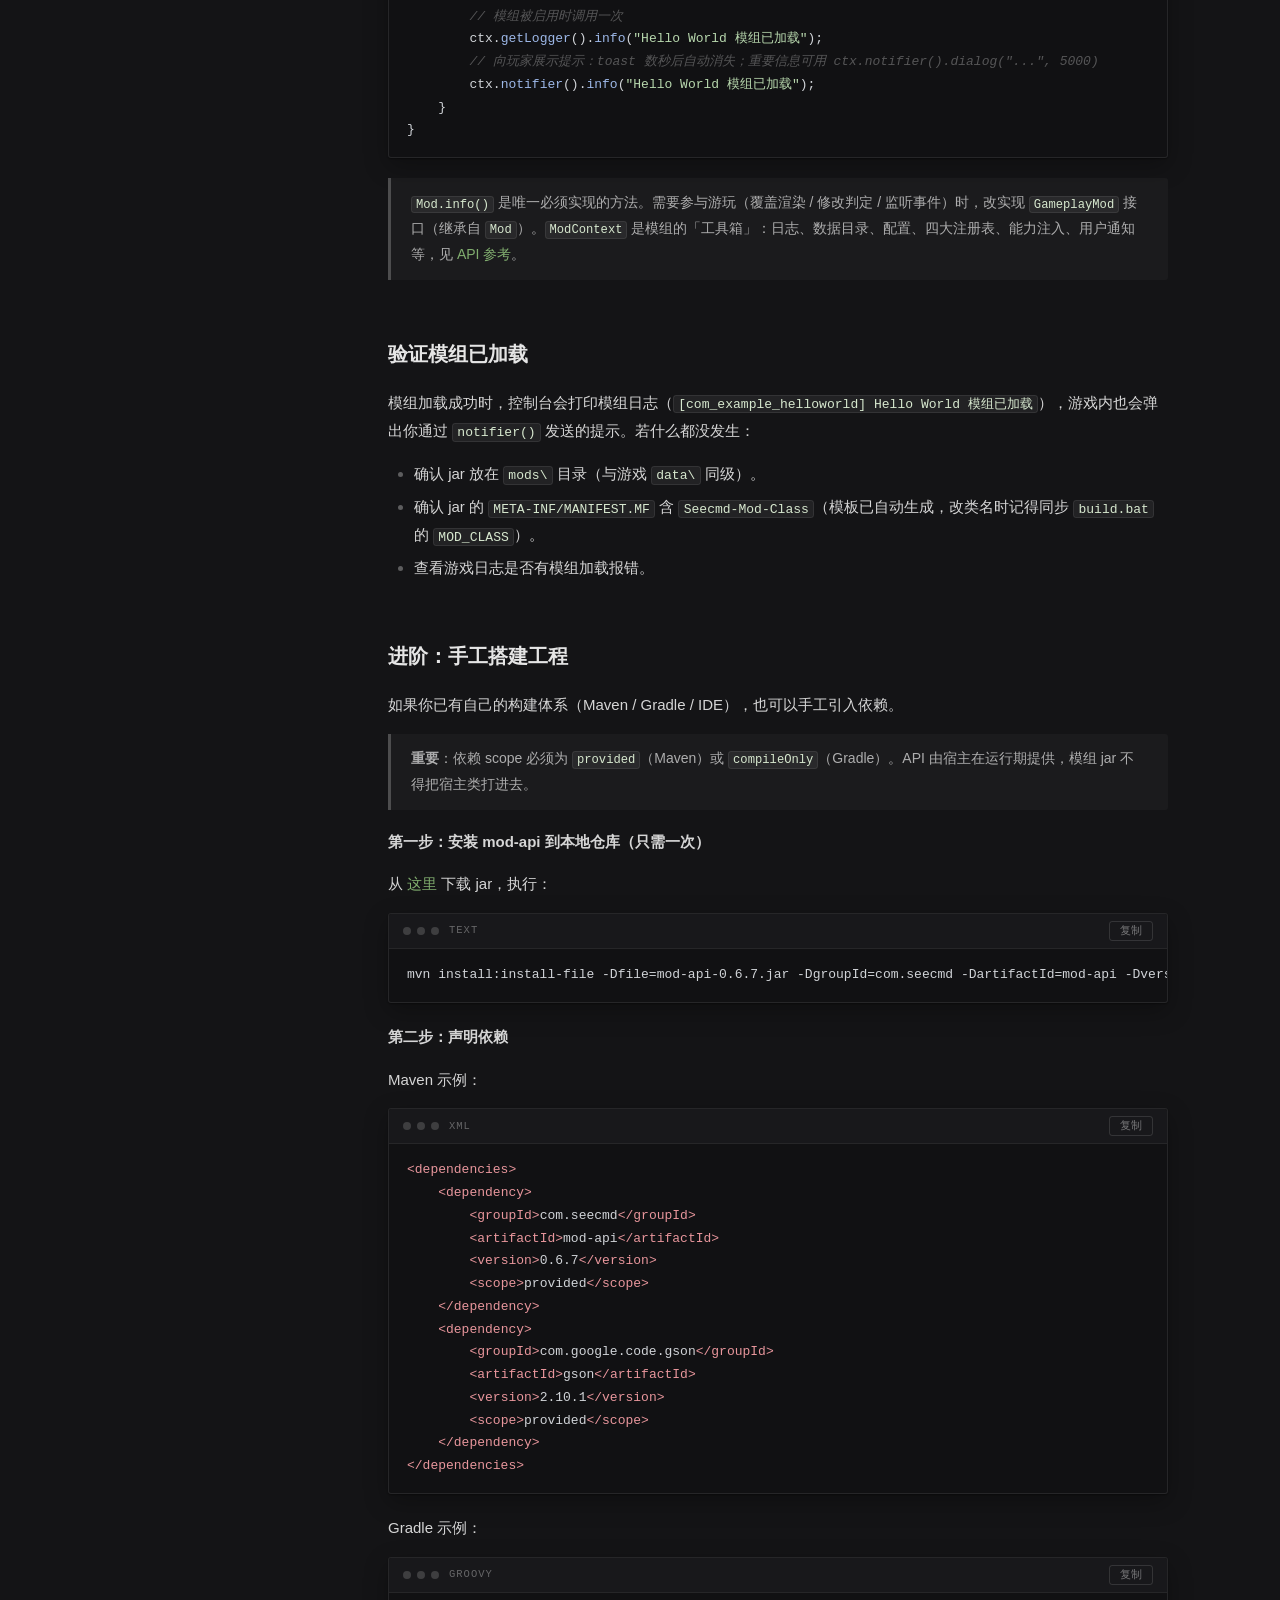
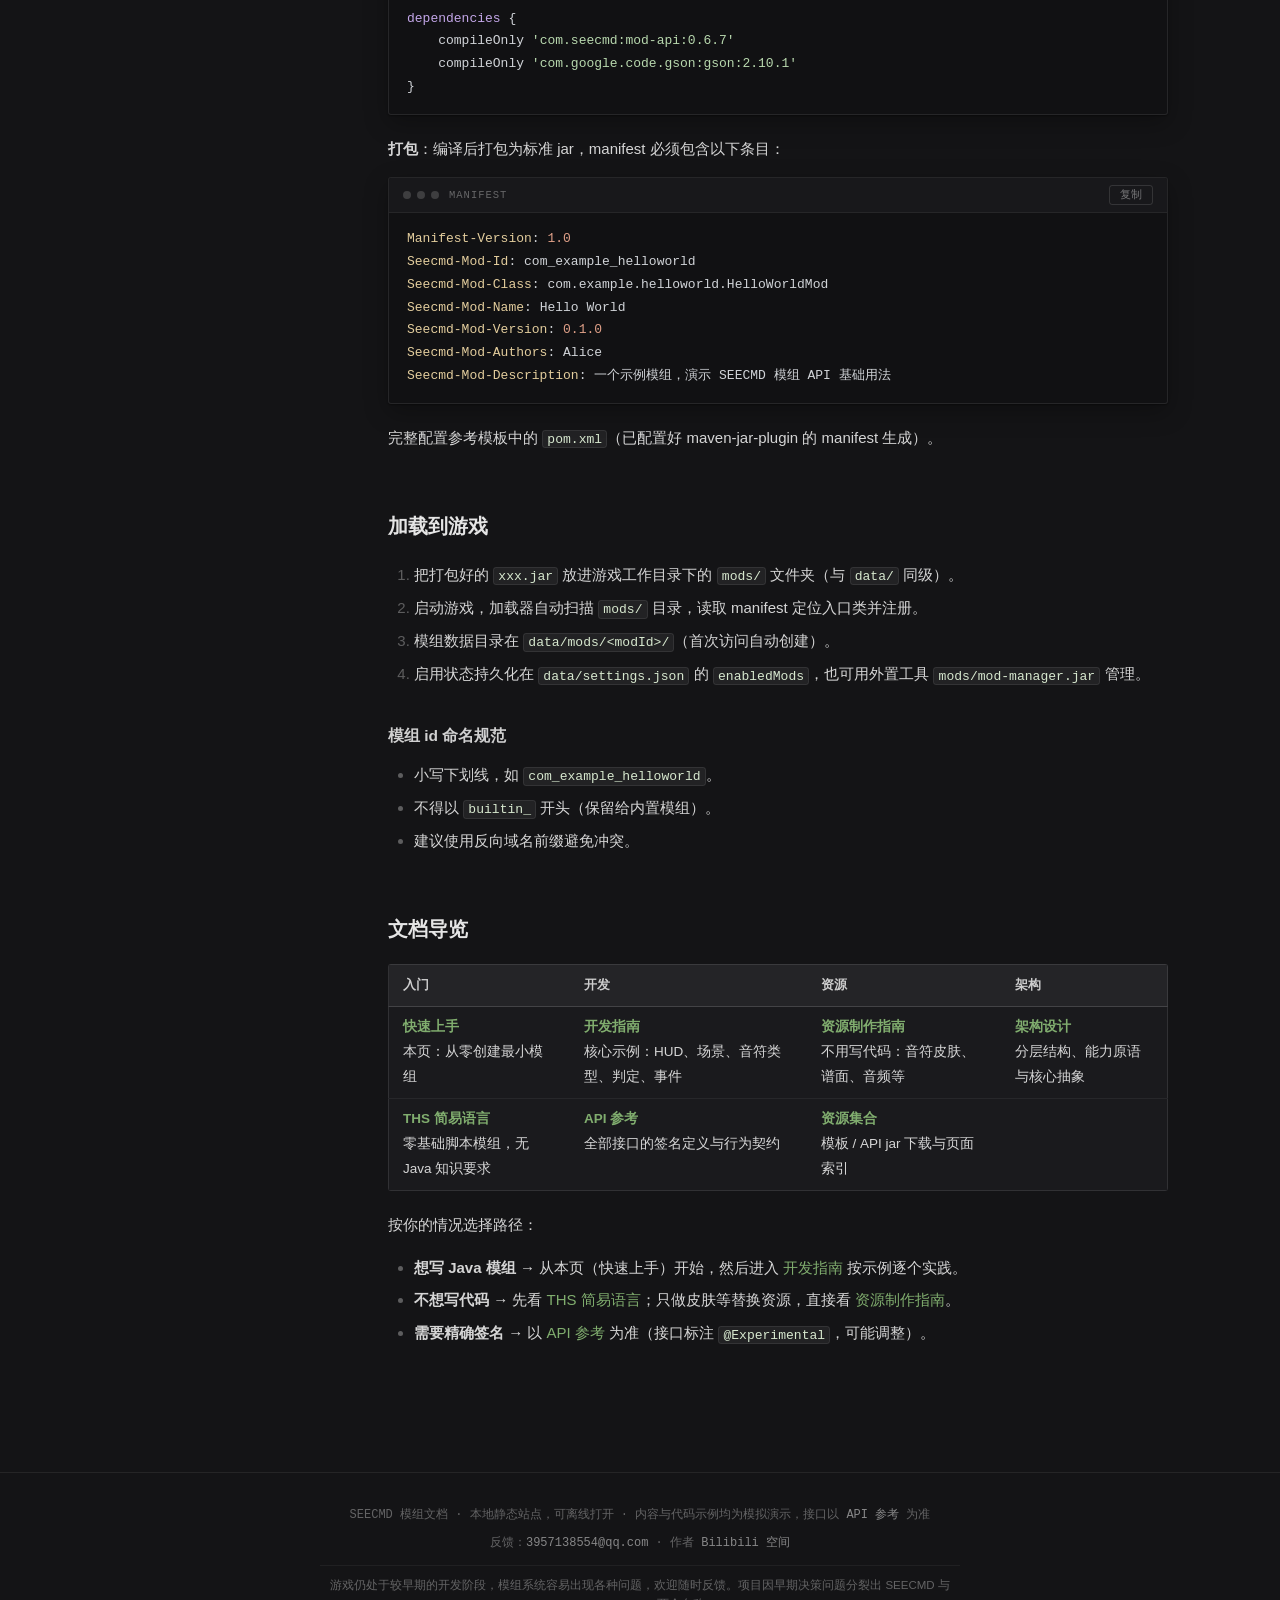
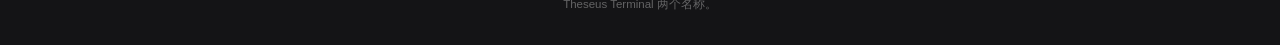
==== commit 0e1f90cf: "Fix table columns not filling frame; add custom dark scrollbar" ====
--- a/index.html
+++ b/index.html
@@ -122,7 +122,7 @@
 <h3 id="模组-id-命名规范">模组 id 命名规范</h3>
 <ul><li>小写下划线，如 <code>com_example_helloworld</code>。</li><li>不得以 <code>builtin_</code> 开头（保留给内置模组）。</li><li>建议使用反向域名前缀避免冲突。</li></ul>
 <h2 id="文档导览">文档导览</h2>
-<table><thead><tr><th>入门</th><th>开发</th><th>资源</th><th>架构</th></tr></thead><tbody><tr><td><strong><a href="index.html">快速上手</a></strong><br>本页：从零创建最小模组</td><td><strong><a href="guide.html">开发指南</a></strong><br>核心示例：HUD、场景、音符类型、判定、事件</td><td><strong><a href="assets.html">资源制作指南</a></strong><br>不用写代码：音符皮肤、谱面、音频等</td><td><strong><a href="design.html">架构设计</a></strong><br>分层结构、能力原语与核心抽象</td></tr><tr><td><strong><a href="ths.html">THS 简易语言</a></strong><br>零基础脚本模组，无 Java 知识要求</td><td><strong><a href="api.html">API 参考</a></strong><br>全部接口的签名定义与行为契约</td><td><strong><a href="resources.html">资源集合</a></strong><br>模板 / API jar 下载与页面索引</td><td></td></tr></tbody></table>
+<div class="table-scroll"><table><thead><tr><th>入门</th><th>开发</th><th>资源</th><th>架构</th></tr></thead><tbody><tr><td><strong><a href="index.html">快速上手</a></strong><br>本页：从零创建最小模组</td><td><strong><a href="guide.html">开发指南</a></strong><br>核心示例：HUD、场景、音符类型、判定、事件</td><td><strong><a href="assets.html">资源制作指南</a></strong><br>不用写代码：音符皮肤、谱面、音频等</td><td><strong><a href="design.html">架构设计</a></strong><br>分层结构、能力原语与核心抽象</td></tr><tr><td><strong><a href="ths.html">THS 简易语言</a></strong><br>零基础脚本模组，无 Java 知识要求</td><td><strong><a href="api.html">API 参考</a></strong><br>全部接口的签名定义与行为契约</td><td><strong><a href="resources.html">资源集合</a></strong><br>模板 / API jar 下载与页面索引</td><td></td></tr></tbody></table></div>
 <p>按你的情况选择路径：</p>
 <ul><li><strong>想写 Java 模组</strong> → 从本页（快速上手）开始，然后进入 <a href="guide.html">开发指南</a> 按示例逐个实践。</li><li><strong>不想写代码</strong> → 先看 <a href="ths.html">THS 简易语言</a>；只做皮肤等替换资源，直接看 <a href="assets.html">资源制作指南</a>。</li><li><strong>需要精确签名</strong> → 以 <a href="api.html">API 参考</a> 为准（接口标注 <code>@Experimental</code>，可能调整）。</li></ul>
 </main>
--- a/assets/style.css
+++ b/assets/style.css
@@ -1,6 +1,6 @@
 /* ============================================================
    SEECMD 模组文档站 — 共享样式
-   设计语言（提炼自 rainmorime 个人站，应用于文档场景）：
+   设计语言（提炼自 rainmorime 个人站，应用于文档场景），非常好网站，值得一品：www.rainmorime.com：
    · 色彩极简：近黑底 #141416，唯一强调色为低饱和绿
    · 层级靠透明度：主文 0.92 / 次文 0.55 / 弱化 0.38 / 线 0.10
    · 强调色只出现在"有信息含义"处：链接、active、状态、代码高亮
@@ -38,6 +38,22 @@
 
 html { scroll-behavior: smooth; }
 
+/* 自定义滚动条（全站统一，暗色细条，与整体风格协调） */
+* { scrollbar-width: thin; scrollbar-color: rgba(230, 230, 230, 0.22) rgba(230, 230, 230, 0.04); }
+*::-webkit-scrollbar { width: 9px; height: 9px; }
+*::-webkit-scrollbar-track { background: rgba(230, 230, 230, 0.04); }
+*::-webkit-scrollbar-thumb {
+  background: rgba(230, 230, 230, 0.22);
+  border-radius: 5px;
+  border: 2px solid transparent;
+  background-clip: padding-box;
+}
+*::-webkit-scrollbar-thumb:hover {
+  background: rgba(230, 230, 230, 0.38);
+  background-clip: padding-box;
+}
+*::-webkit-scrollbar-corner { background: transparent; }
+
 body {
   margin: 0;
   font-family: var(--font);
@@ -353,13 +369,16 @@
 .content blockquote p:last-child { margin-bottom: 0; }
 
 /* 表格 */
+.content .table-scroll {
+  overflow-x: auto;
+  margin: 0 0 20px;
+  border-radius: var(--radius);
+}
 .content table {
   width: 100%;
   border-collapse: collapse;
-  margin: 0 0 20px;
+  margin: 0;
   font-size: 13.5px;
-  display: block;
-  overflow-x: auto;
   border: 1px solid rgba(255, 255, 255, 0.1);
   border-radius: var(--radius);
   background: var(--panel);
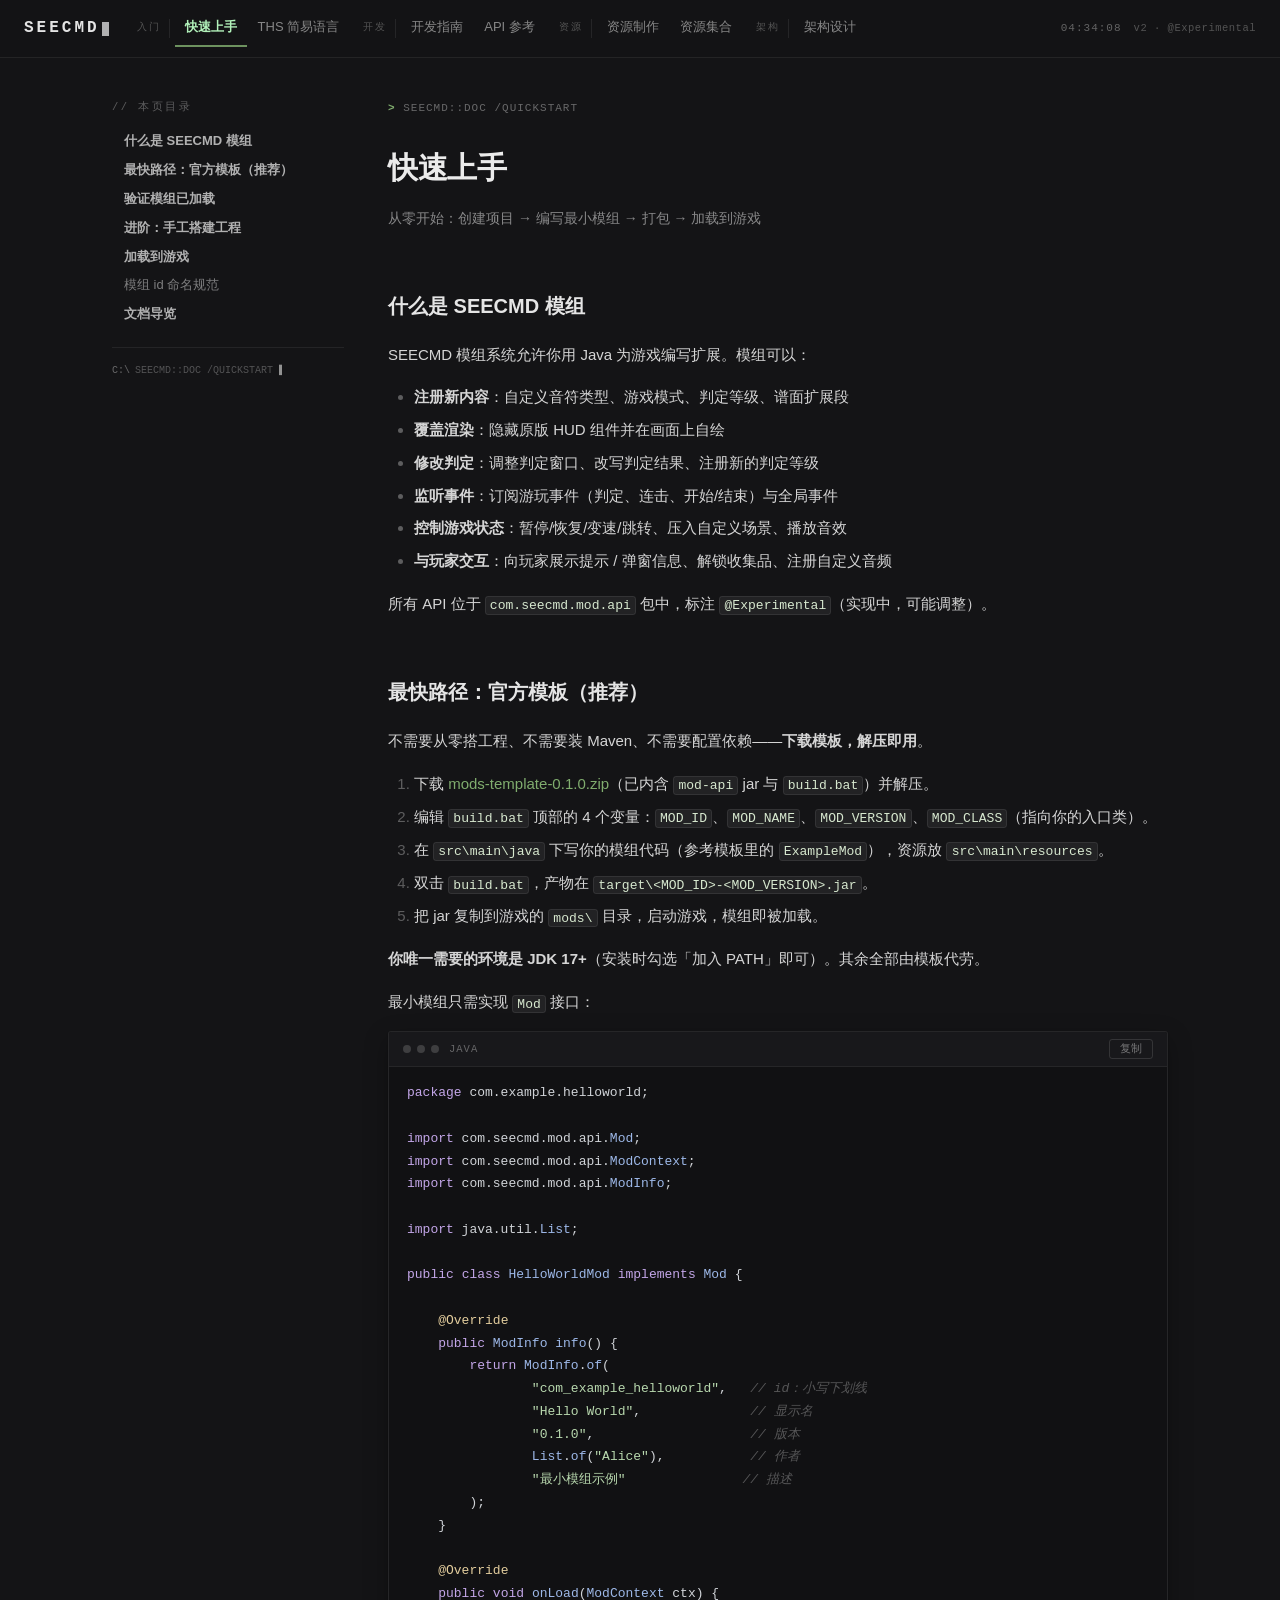
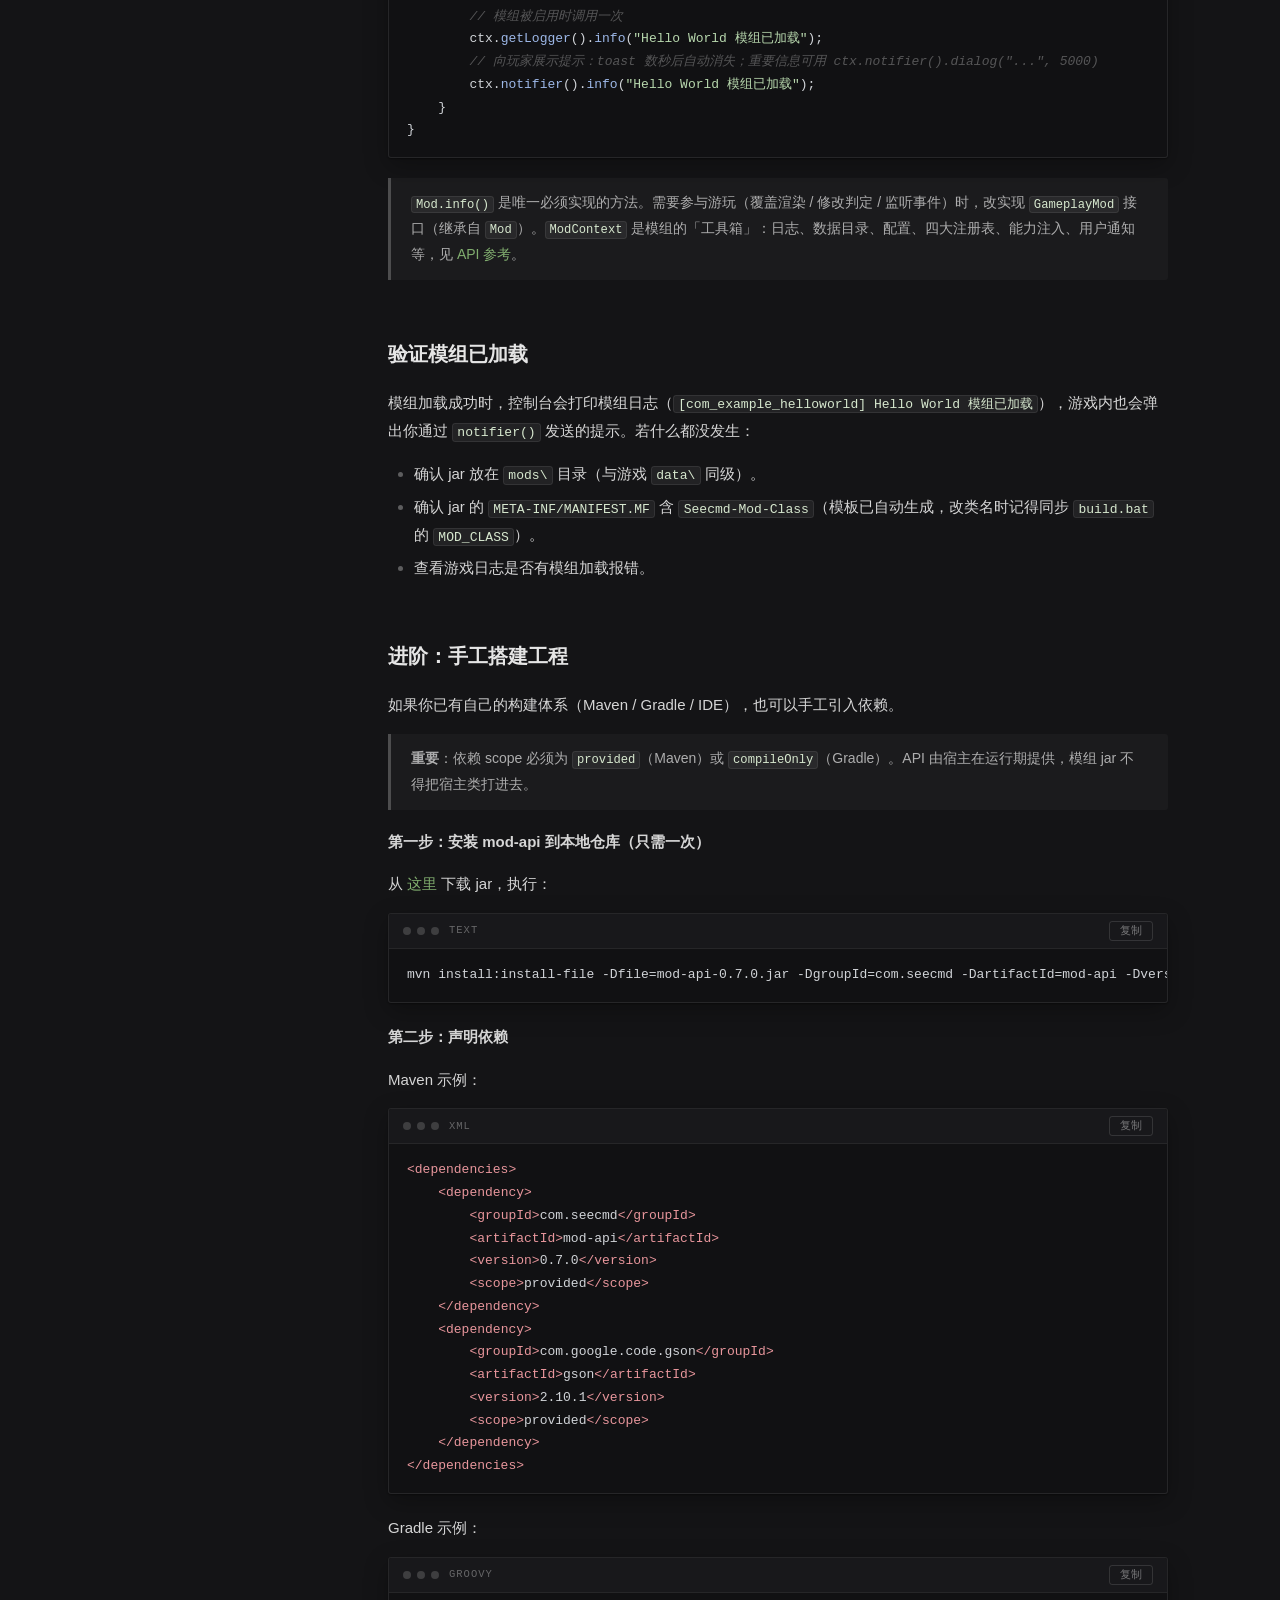
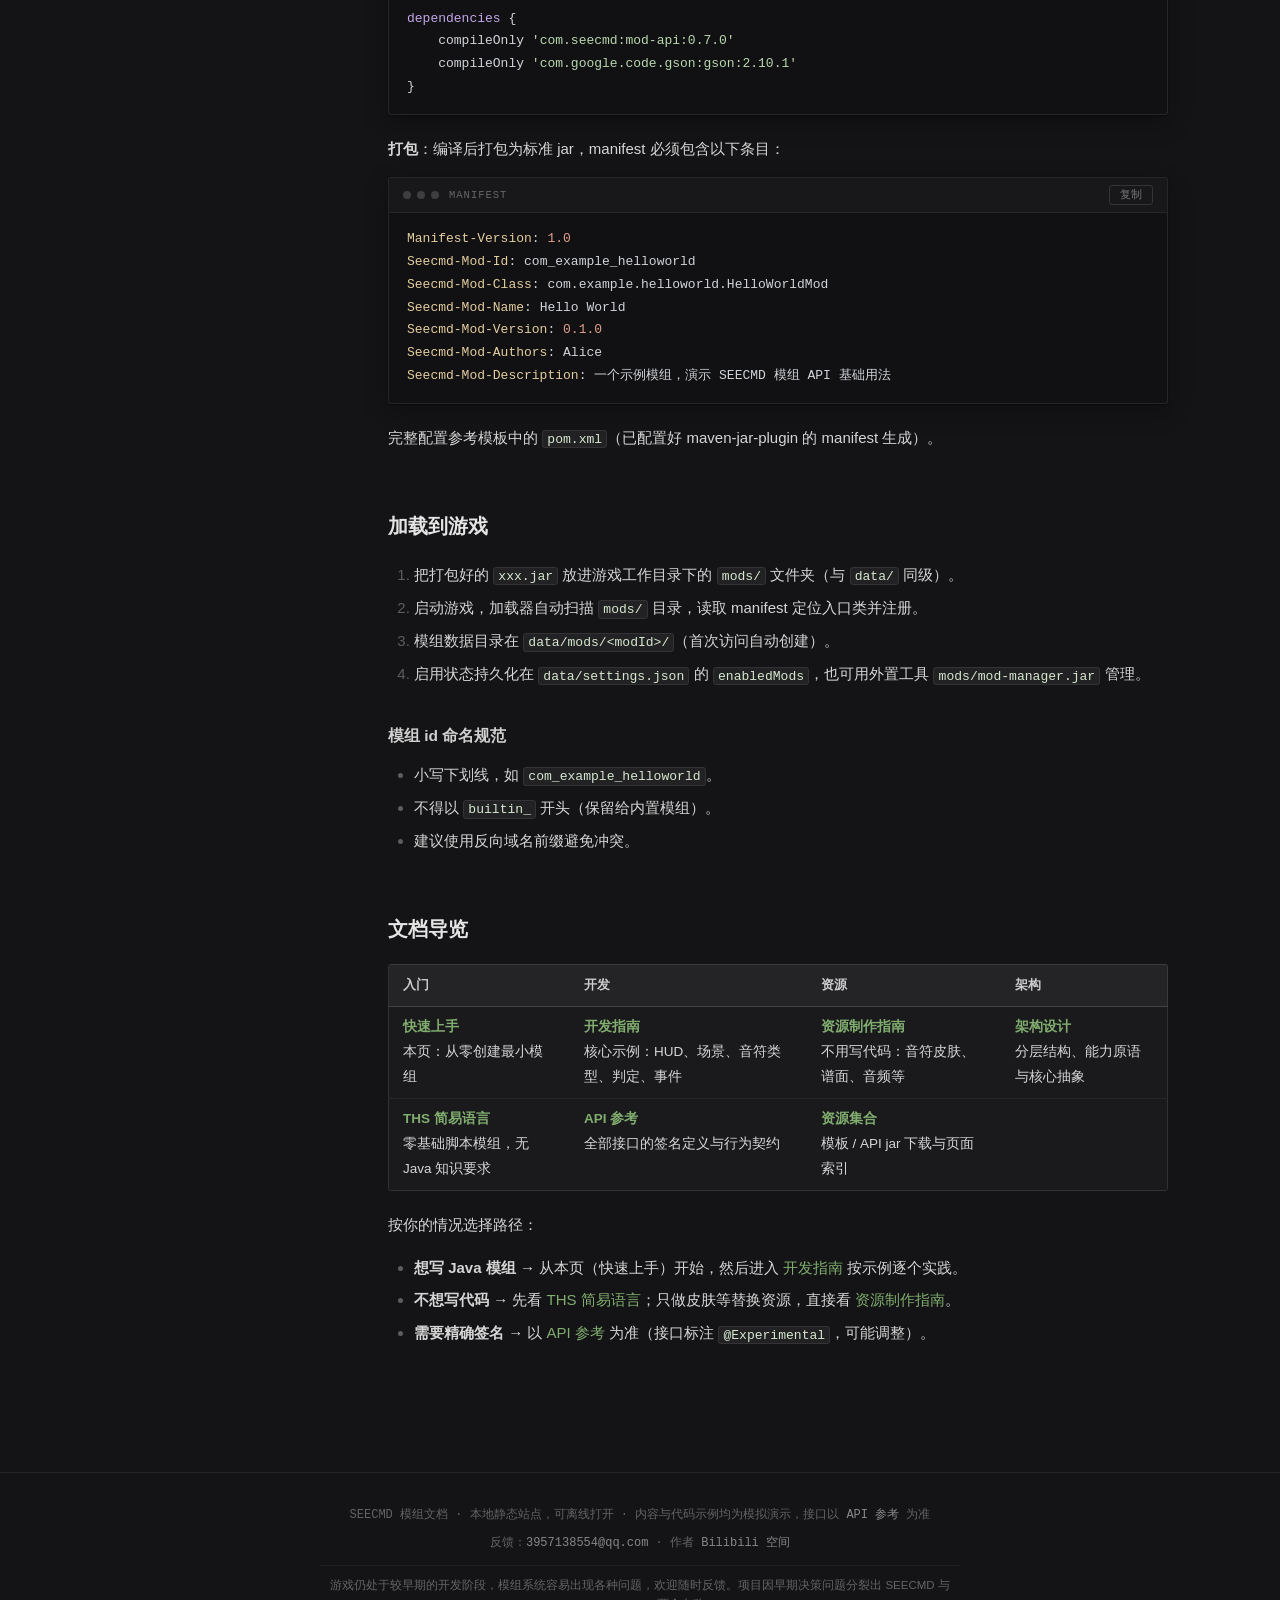
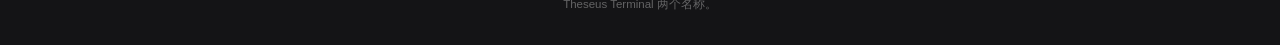
==== commit 3edfb083: "Update to 0.7.0: mod-api, docs, template" ====
--- a/index.html
+++ b/index.html
@@ -85,15 +85,15 @@
 <p>如果你已有自己的构建体系（Maven / Gradle / IDE），也可以手工引入依赖。</p>
 <blockquote><p><strong>重要</strong>：依赖 scope 必须为 <code>provided</code>（Maven）或 <code>compileOnly</code>（Gradle）。API 由宿主在运行期提供，模组 jar 不得把宿主类打进去。</p></blockquote>
 <p><strong>第一步：安装 mod-api 到本地仓库（只需一次）</strong></p>
-<p>从 <a href="https://github.com/luocaan/Theseus_doc/raw/main/assets/mod-api-0.6.7.jar" rel="noopener">这里</a> 下载 jar，执行：</p>
-<div class="code-wrap"><div class="code-head"><span class="code-dots"><i></i><i></i><i></i></span><span class="code-lang">text</span></div><pre><code>mvn install:install-file -Dfile=mod-api-0.6.7.jar -DgroupId=com.seecmd -DartifactId=mod-api -Dversion=0.6.7 -Dpackaging=jar</code></pre></div>
+<p>从 <a href="https://github.com/luocaan/Theseus_doc/raw/main/assets/mod-api-0.7.0.jar" rel="noopener">这里</a> 下载 jar，执行：</p>
+<div class="code-wrap"><div class="code-head"><span class="code-dots"><i></i><i></i><i></i></span><span class="code-lang">text</span></div><pre><code>mvn install:install-file -Dfile=mod-api-0.7.0.jar -DgroupId=com.seecmd -DartifactId=mod-api -Dversion=0.7.0 -Dpackaging=jar</code></pre></div>
 <p><strong>第二步：声明依赖</strong></p>
 <p>Maven 示例：</p>
 <div class="code-wrap"><div class="code-head"><span class="code-dots"><i></i><i></i><i></i></span><span class="code-lang">xml</span></div><pre><code>&lt;dependencies&gt;
     &lt;dependency&gt;
         &lt;groupId&gt;com.seecmd&lt;/groupId&gt;
         &lt;artifactId&gt;mod-api&lt;/artifactId&gt;
-        &lt;version&gt;0.6.7&lt;/version&gt;
+        &lt;version&gt;0.7.0&lt;/version&gt;
         &lt;scope&gt;provided&lt;/scope&gt;
     &lt;/dependency&gt;
     &lt;dependency&gt;
@@ -105,7 +105,7 @@
 &lt;/dependencies&gt;</code></pre></div>
 <p>Gradle 示例：</p>
 <div class="code-wrap"><div class="code-head"><span class="code-dots"><i></i><i></i><i></i></span><span class="code-lang">groovy</span></div><pre><code>dependencies {
-    compileOnly 'com.seecmd:mod-api:0.6.7'
+    compileOnly 'com.seecmd:mod-api:0.7.0'
     compileOnly 'com.google.code.gson:gson:2.10.1'
 }</code></pre></div>
 <p><strong>打包</strong>：编译后打包为标准 jar，manifest 必须包含以下条目：</p>
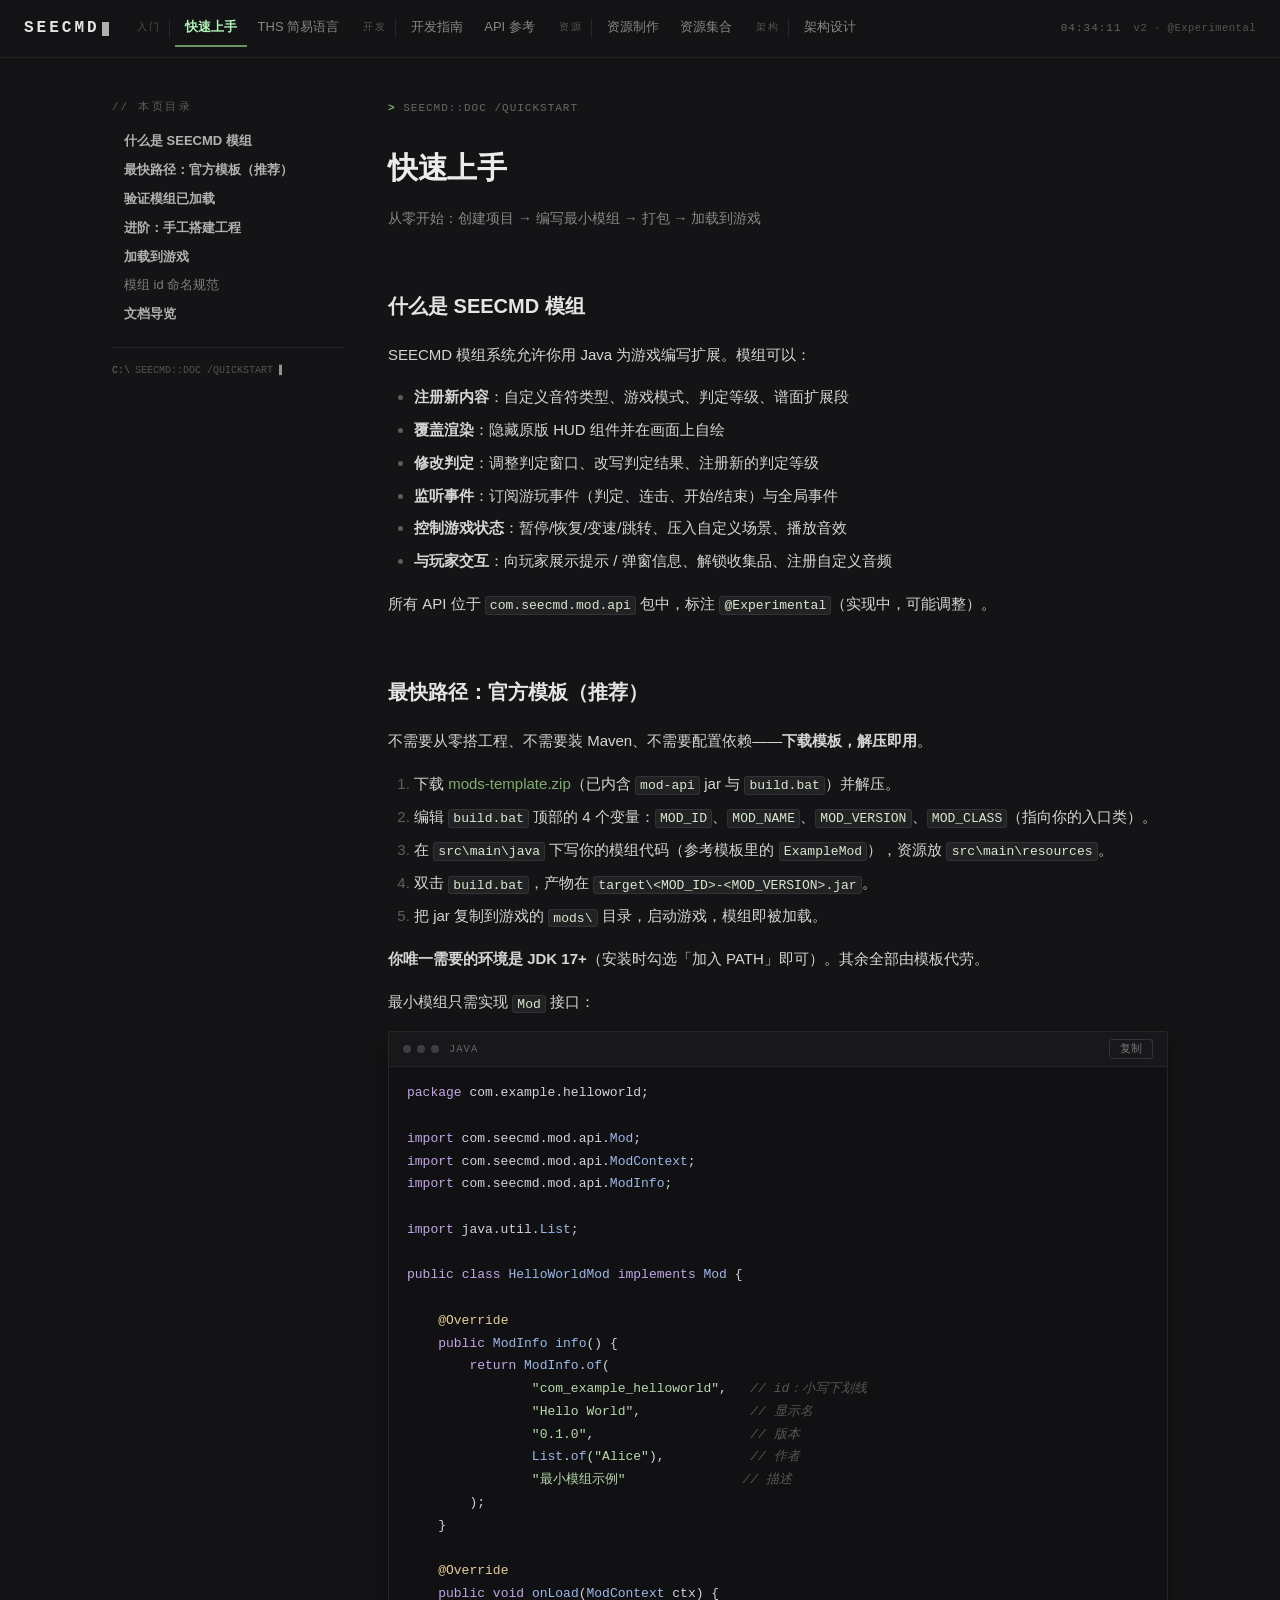
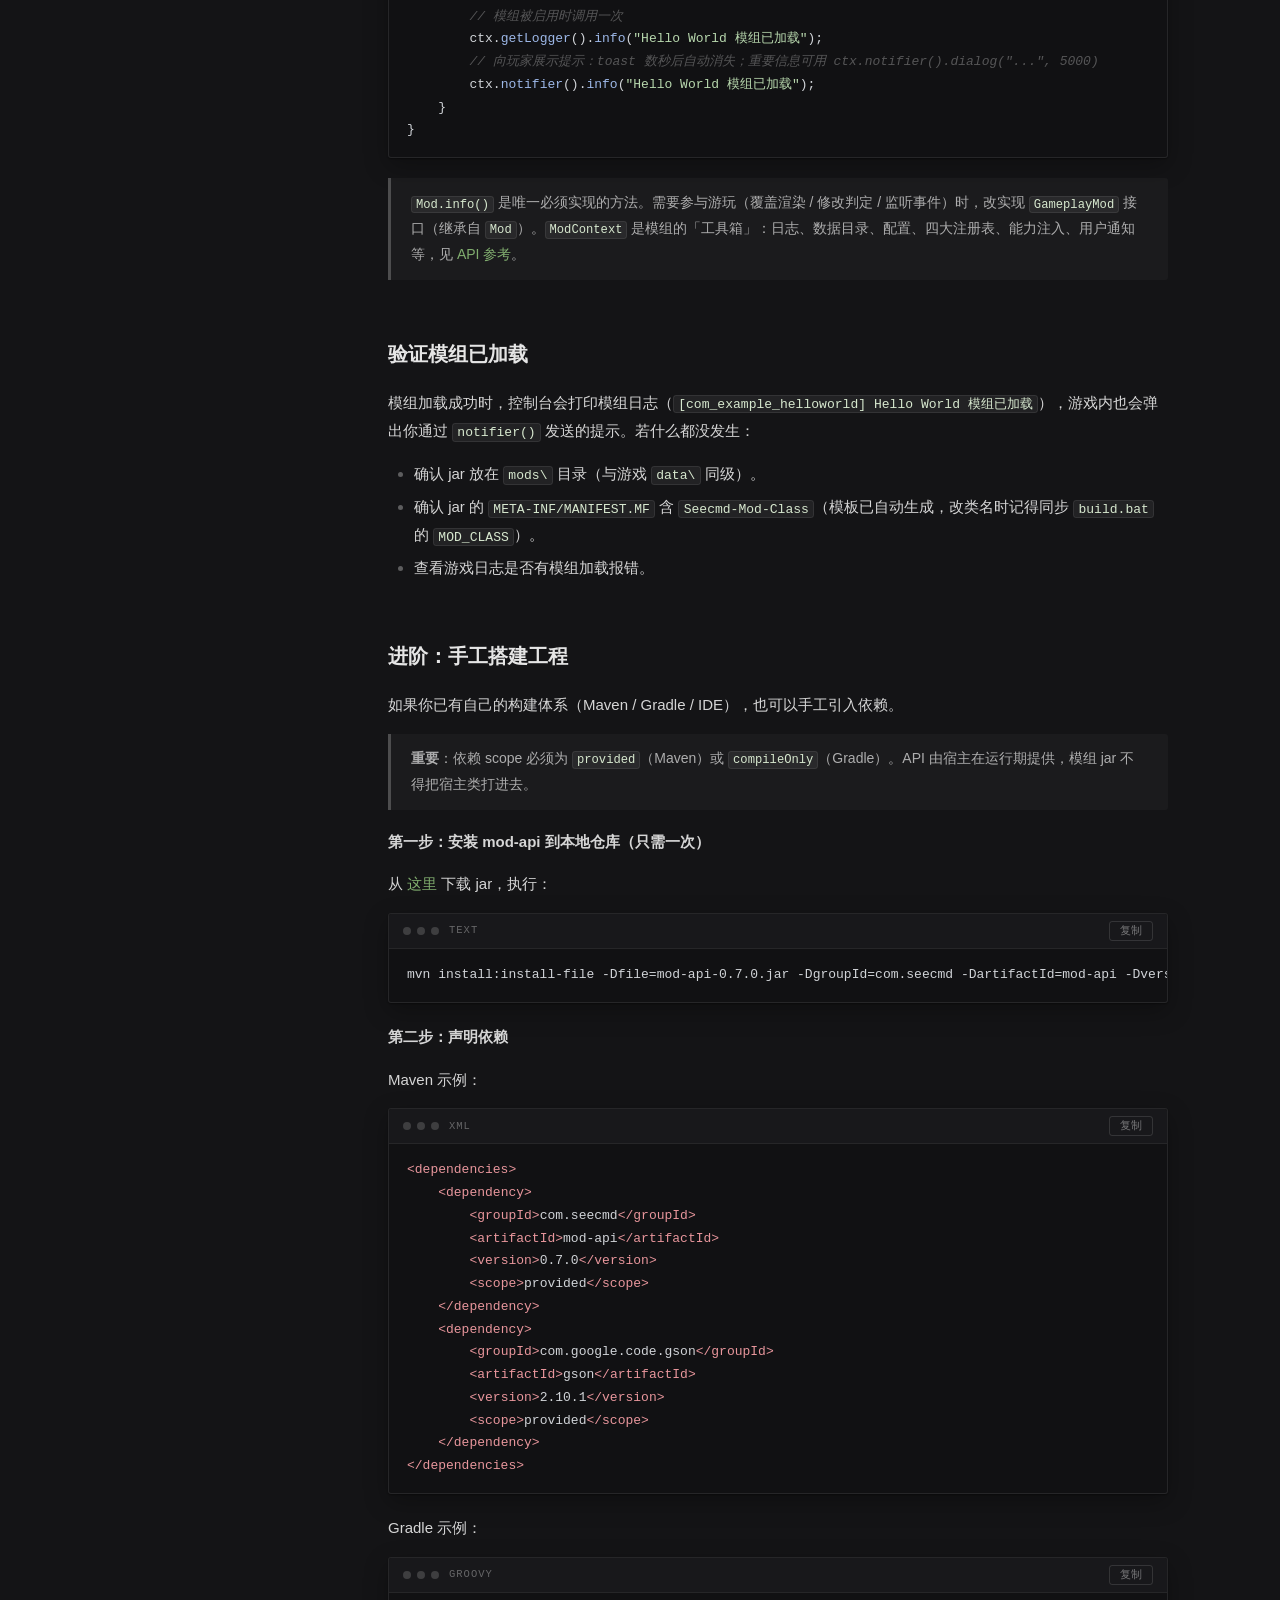
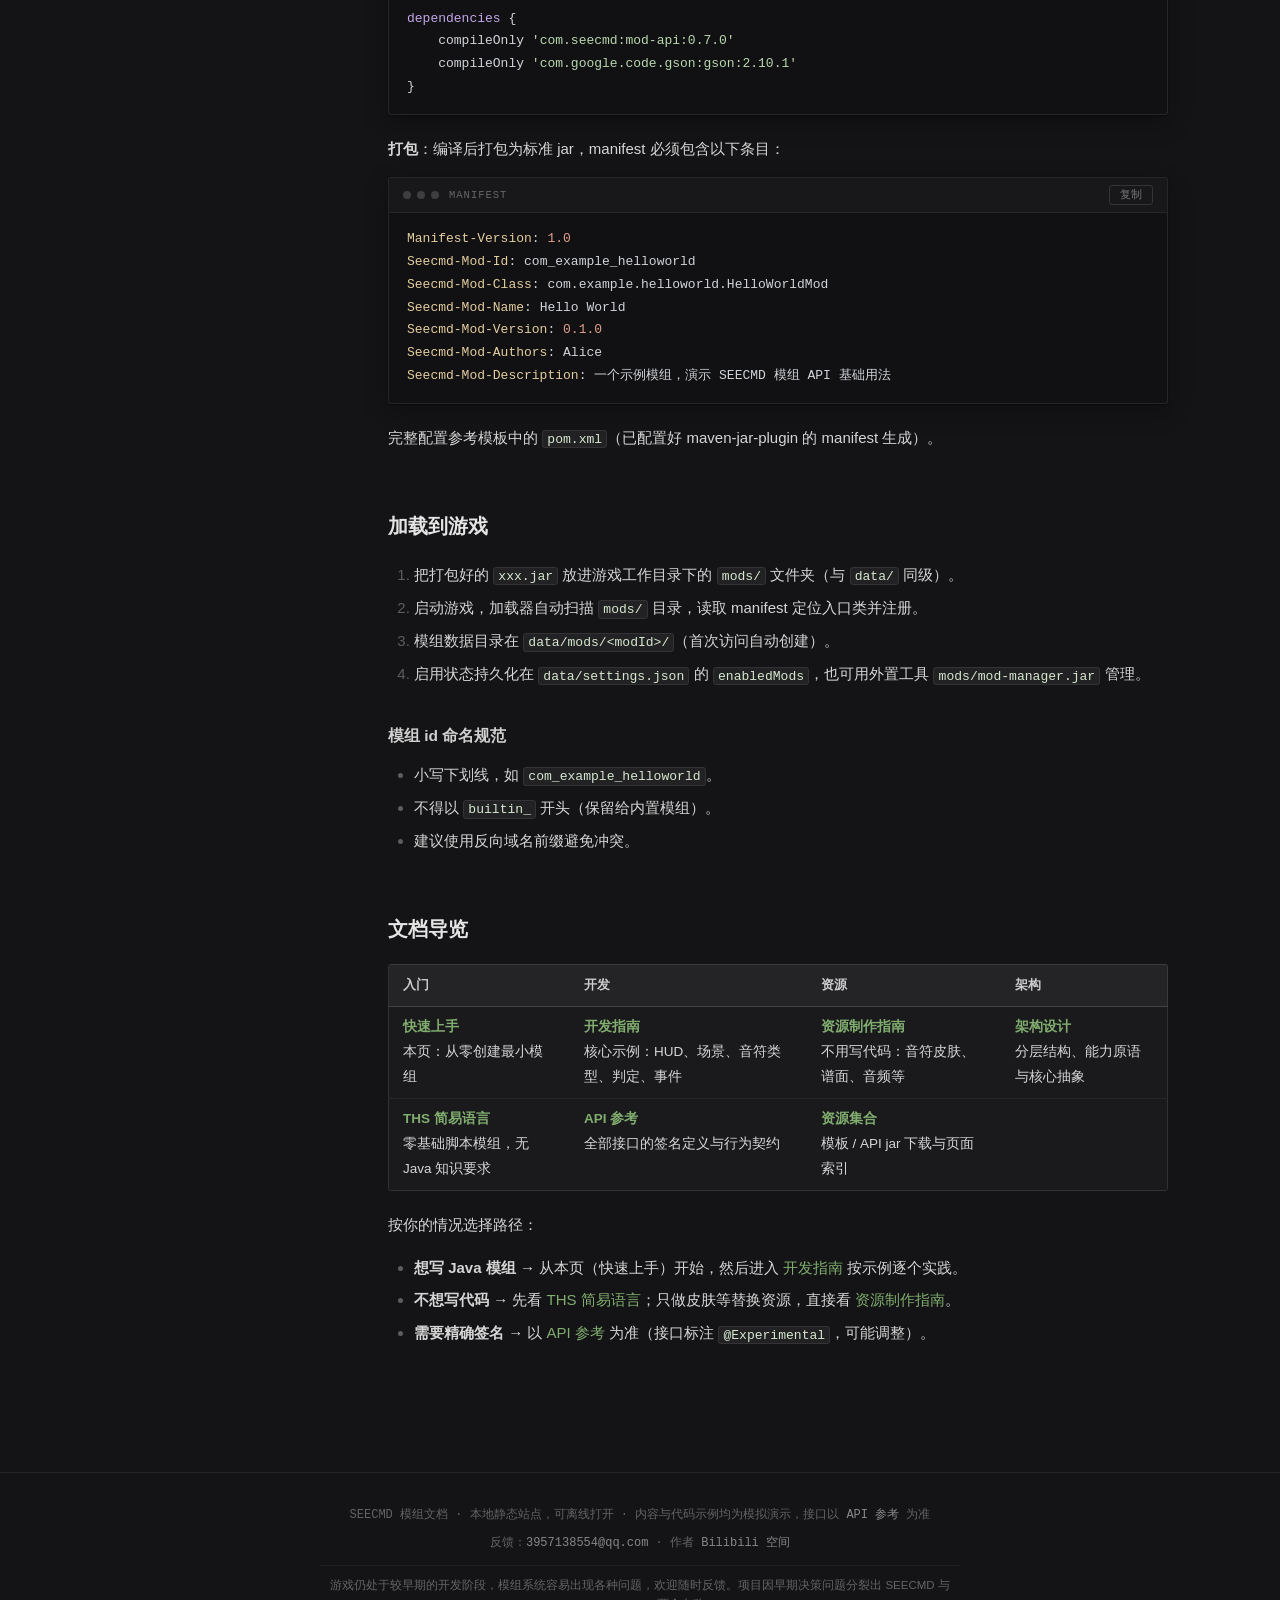
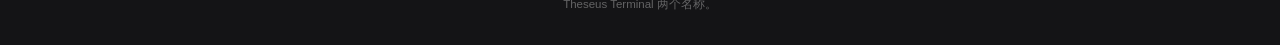
==== commit 52f43208: "Rename mods-template zip to versionless; update doc links" ====
--- a/index.html
+++ b/index.html
@@ -45,7 +45,7 @@
 <p>所有 API 位于 <code>com.seecmd.mod.api</code> 包中，标注 <code>@Experimental</code>（实现中，可能调整）。</p>
 <h2 id="最快路径官方模板推荐">最快路径：官方模板（推荐）</h2>
 <p>不需要从零搭工程、不需要装 Maven、不需要配置依赖——<strong>下载模板，解压即用</strong>。</p>
-<ol><li>下载 <a href="https://github.com/luocaan/Theseus_doc/raw/main/assets/mods-template-0.1.0.zip" rel="noopener">mods-template-0.1.0.zip</a>（已内含 <code>mod-api</code> jar 与 <code>build.bat</code>）并解压。</li><li>编辑 <code>build.bat</code> 顶部的 4 个变量：<code>MOD_ID</code>、<code>MOD_NAME</code>、<code>MOD_VERSION</code>、<code>MOD_CLASS</code>（指向你的入口类）。</li><li>在 <code>src\main\java</code> 下写你的模组代码（参考模板里的 <code>ExampleMod</code>），资源放 <code>src\main\resources</code>。</li><li>双击 <code>build.bat</code>，产物在 <code>target\&lt;MOD_ID&gt;-&lt;MOD_VERSION&gt;.jar</code>。</li><li>把 jar 复制到游戏的 <code>mods\</code> 目录，启动游戏，模组即被加载。</li></ol>
+<ol><li>下载 <a href="https://github.com/luocaan/Theseus_doc/raw/main/assets/mods-template.zip" rel="noopener">mods-template.zip</a>（已内含 <code>mod-api</code> jar 与 <code>build.bat</code>）并解压。</li><li>编辑 <code>build.bat</code> 顶部的 4 个变量：<code>MOD_ID</code>、<code>MOD_NAME</code>、<code>MOD_VERSION</code>、<code>MOD_CLASS</code>（指向你的入口类）。</li><li>在 <code>src\main\java</code> 下写你的模组代码（参考模板里的 <code>ExampleMod</code>），资源放 <code>src\main\resources</code>。</li><li>双击 <code>build.bat</code>，产物在 <code>target\&lt;MOD_ID&gt;-&lt;MOD_VERSION&gt;.jar</code>。</li><li>把 jar 复制到游戏的 <code>mods\</code> 目录，启动游戏，模组即被加载。</li></ol>
 <p><strong>你唯一需要的环境是 JDK 17+</strong>（安装时勾选「加入 PATH」即可）。其余全部由模板代劳。</p>
 <p>最小模组只需实现 <code>Mod</code> 接口：</p>
 <div class="code-wrap"><div class="code-head"><span class="code-dots"><i></i><i></i><i></i></span><span class="code-lang">java</span></div><pre><code>package com.example.helloworld;
